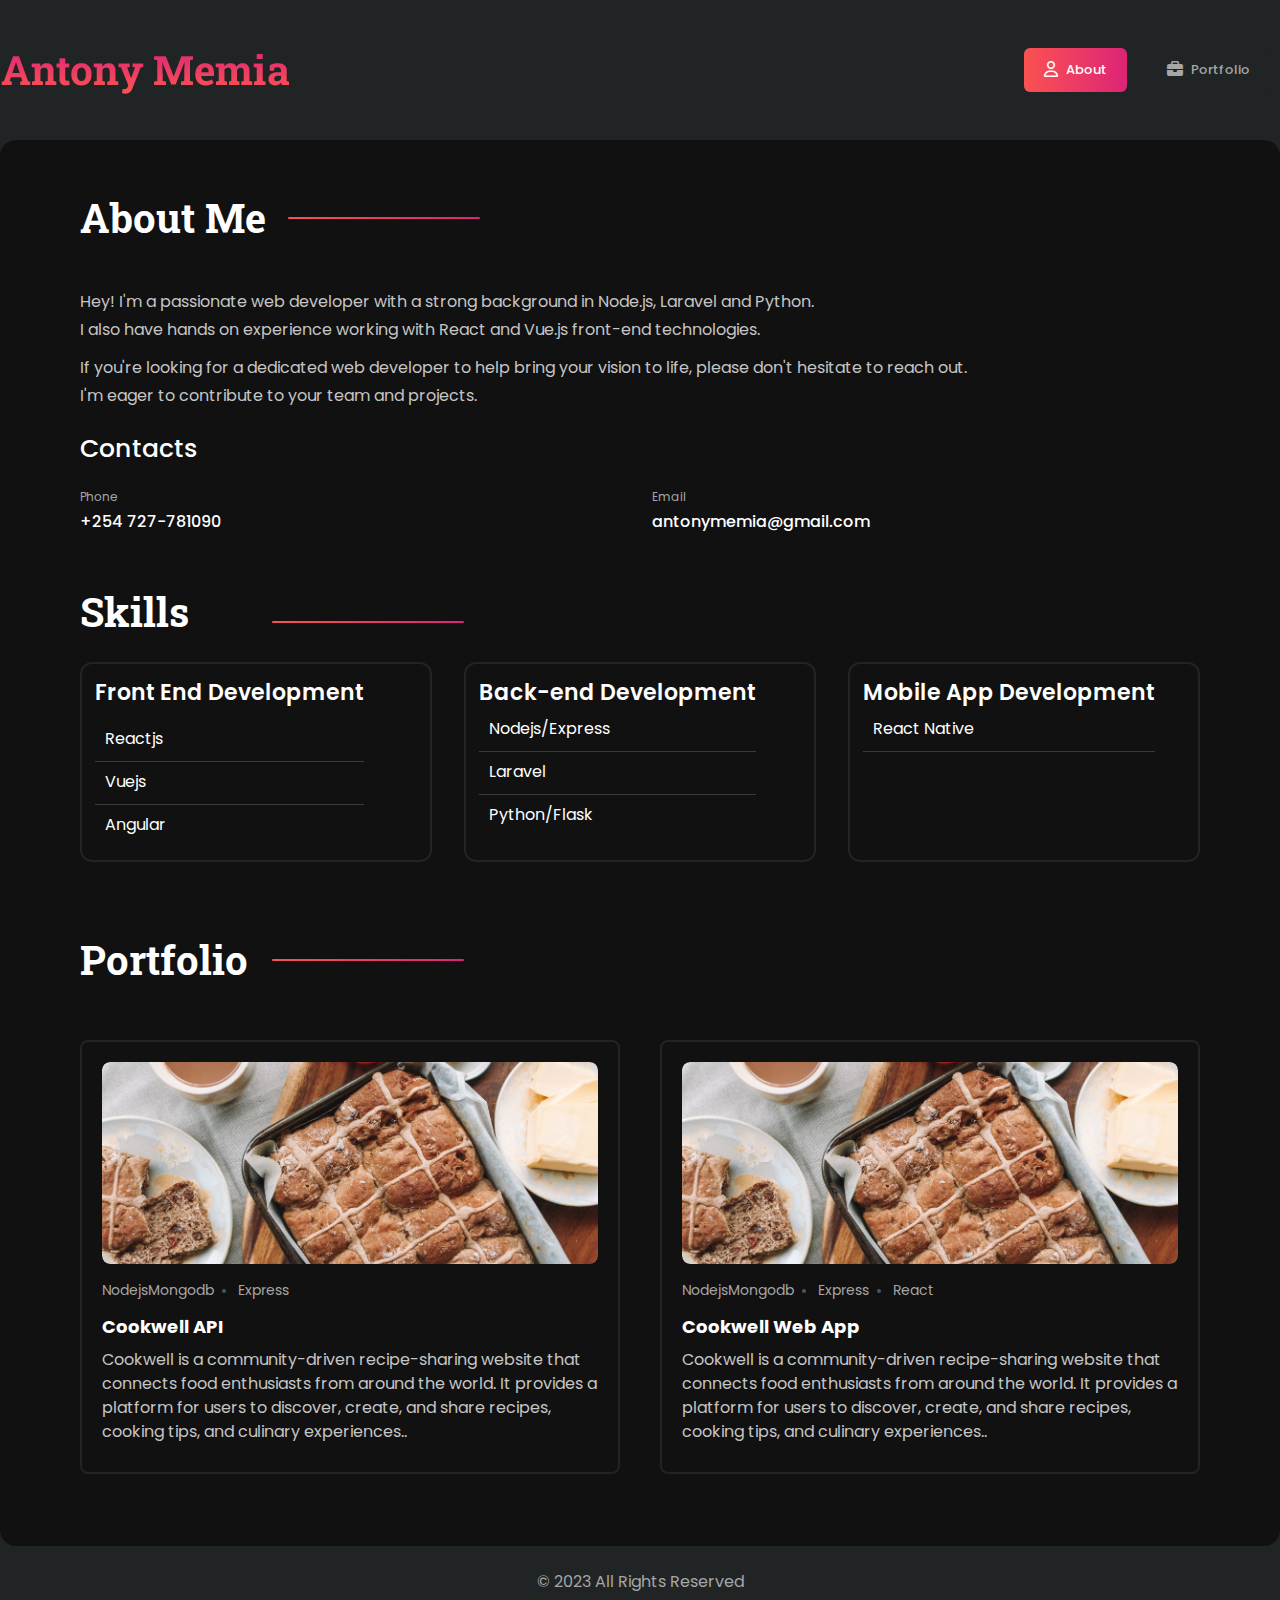
==== index.html @ 9b8a9935 "typos" ====
<!DOCTYPE html>
<html lang="en" class="dark">

<head>
    <meta charset="UTF-8">
    <title>Amemske Portfolio</title>
    <!--=== fontaswesome ===-->
    <link rel="stylesheet" href="assets/vendors/fontawesome/css/all.min.css">
    <link rel="stylesheet" href="assets/vendors/fontawesome/css/fontawesome.min.css">

    <link rel="stylesheet" href="assets/css/tailwind.css">
    <link rel="stylesheet" href="assets/css/custom.css">
</head>

<body>
    <style>
.portfolio-image {
    max-height: 202px;
    object-fit: cover;
}
    </style>
    <script>
        function smoothScroll(event) {
            event.preventDefault();
            const targetDiv = document.querySelector(event.target.getAttribute('href'));
            targetDiv.scrollIntoView({ behavior: 'smooth' });
        }

    </script>
    <div class="bg-homeBg min-h-screen dark:bg-color-990 bg-no-repeat bg-center bg-cover bg-fixed md:pb-16 w-full">
        <div class="z-50">
            <div class="container">
                <header class="flex justify-between items-center fixed top-0 left-0 w-full lg:static z-[1111111111]">
                    <div
                        class="flex justify-between w-full px-4 lg:px-0 bg-[#F3F6F6] lg:bg-transparent lg:dark:bg-transparent dark:bg-black">
                        <div class="flex justify-between w-full items-center space-x-4 lg:my-8 my-5">
                            <!-- website logo -->
                            <a class="text-5xl font-semibold" href="/">
                                <img class="h-[292px] lg:h-[51px]" src="assets/images/logo.png" alt="logo">
                            </a>
                            <div class="flex items-center">
                                <!-- light and dark mode button -->
                                <button id="theme-toggle-mobile" type="button"
                                    class="dark-light-btn lg:hidden w-[44px] h-[44px] ml-2">
                                    <i id="theme-toggle-dark-icon-mobile" class="fa-solid text-xl fa-moon hidden"></i>
                                    <i id="theme-toggle-light-icon-mobile" class="fa-solid fa-sun text-xl"></i>

                                </button>
                                <!-- mobile toggle button -->
                                <button id="menu-toggle" type="button" class="menu-toggle-btn">
                                    <i id="menu-toggle-open-icon" class="fa-solid fa-bars text-xl "></i>
                                    <i id="menu-toggle-close-icon" class="fa-solid fa-xmark text-xl hidden  "></i>
                                </button>
                            </div>
                        </div>
                    </div>

                    <!-- header items two for large screens -->
                    <nav class="hidden lg:block">
                        <ul class="flex my-12">

                            <li>
                                <a class="menu-item-two-active" href="#about" onclick="smoothScroll(event)">
                                    <span class="mr-2 text-base">
                                        <i class="fa-regular fa-user"></i>
                                    </span> About </a>
                            </li>

                            <li>
                                <a class="menu-item-two" href="#portfolio" onclick="smoothScroll(event)">
                                    <span class="mr-2 text-base">
                                        <i class="fas fa-briefcase"></i>
                                    </span> Portfolio </a>
                            </li>


                        </ul>
                    </nav>

                    <!-- mobile menu start -->
                    <nav id="navbar" class="hidden lg:hidden">
                        <ul
                            class="block rounded-b-[20px] shadow-md absolute left-0 top-20 z-[22222222222222] w-full bg-white dark:bg-[#1d1d1d]">

                            <li>
                                <a class="mobile-menu-items-active" href="#about" onclick="smoothScroll(event)">
                                    <span class="mr-2 text-xl">
                                        <i class="fa-regular fa-user"></i>
                                    </span> Home </a>
                            </li>

                            <li>
                                <a class="mobile-menu-items" href="#portfolio" onclick="smoothScroll(event)">
                                    <span class="mr-2 text-xl">
                                        <i class="fas fa-briefcase"></i>
                                    </span> Portfolio </a>
                            </li>


                        </ul>
                    </nav>
                    <!-- mobile menu end -->
                </header>

                <div>
                    <div class="container lg:rounded-2xl bg-white dark:bg-[#111111] px-4 sm:px-5 md:px-10 lg:px-20">
                        <div data-aos="fade" class="aos-init aos-animate">
                            <section id="about">
                                <div id="" class="py-12">
                                    <!-- about page title -->
                                    <h2 class="after-effect after:left-52 mt-12 lg:mt-0"> About Me </h2>
                                    <div class="grid grid-cols-12 md:gap-10 pt-4 md:pt-[40px] items-top">
                                        
                                        <div class="col-span-12 md:col-span-12 space-y-2.5">
                                            <!-- who am i content  -->
                                            <div class="md:mr-12 xl:mr-16">

                                                <p class="text-gray-lite dark:text-grey leading-7">
                                                    Hey! I'm a passionate web developer with a strong background in Node.js, Laravel and Python.<br>
                                                     I also have hands on experience working with React and Vue.js front-end technologies.

                                                </p>
                                                <p class="text-gray-lite leading-7 mt-2.5 dark:text-grey">If you're looking for a dedicated web developer to help bring your vision to life, please don't hesitate to reach out.<br> I'm eager to contribute to your team and projects.</p>
                                            </div>

                                            <!-- personal info -->
                                            <div>
                                                <h3 class="text-4xl font-medium my-5 dark:text-white"> Contacts </h3>
                                                <div class="grid grid-cols-1 sm:grid-cols-2 gap-6">
                                                    <div class="flex">

                                                        <div class="space-y-1">
                                                            <p class="text-xs text-gray-lite dark:text-color-910"> Phone
                                                            </p>
                                                            <h6 class="font-medium dark:text-white"> +254 727-781090
                                                            </h6>
                                                        </div>
                                                    </div>



                                                    <div class="flex">

                                                        <div class="space-y-1">
                                                            <p class="text-xs text-gray-lite dark:text-color-910"> Email
                                                            </p>
                                                            <h6 class="font-medium dark:text-white">
                                                                antonymemia@gmail.com </h6>
                                                        </div>
                                                    </div>


                                                </div>
                                            </div>
                                        </div>
                                    </div>
                                </div>

                                <!-- whai i do contain -->
                                <div class="pb-12">
                                    <h2 class="after-effect after:left-48 mt-12 lg:mt-0 pb-5"> Skills </h2>
                                    <div class="grid gap-8 grid-cols-1 md:grid-cols-2 xl:grid-cols-3">
                                        <div class="about-box dark:bg-transparent bg-[#fcf4ff]">

                                            <div class="space-y-2">
                                                <h3 class="dark:text-white text-2xl font-semibold  pb-2.5"> Front End
                                                    Development </h3>

                                                <div
                                                    class="flex border-b border-[#E3E3E3] dark:border-[#3D3A3A] pb-2.5">

                                                    <div class="text-left ml-2.5">

                                                        <p class="dark:text-white">Reactjs</p>
                                                    </div>
                                                </div>
                                                <div
                                                    class="flex border-b border-[#E3E3E3] dark:border-[#3D3A3A] pb-2.5">

                                                    <div class="text-left ml-2.5">

                                                        <p class="dark:text-white">Vuejs</p>
                                                    </div>
                                                </div>
                                                <div class="flex  border-[#E3E3E3] dark:border-[#3D3A3A] pb-2.5">

                                                    <div class="text-left ml-2.5">

                                                        <p class="dark:text-white">Angular</p>
                                                    </div>
                                                </div>

                                            </div>
                                        </div>

                                        <div class="about-box dark:bg-transparent bg-[#fefaf0]">

                                            <div class="space-y-2">
                                                <h3 class="dark:text-white text-2xl font-semibold"> Back-end Development
                                                </h3>
                                                <div
                                                    class="flex border-b border-[#E3E3E3] dark:border-[#3D3A3A] pb-2.5">

                                                    <div class="text-left ml-2.5">

                                                        <p class="dark:text-white">Nodejs/Express</p>
                                                    </div>
                                                </div>
                                                <div
                                                    class="flex border-b border-[#E3E3E3] dark:border-[#3D3A3A] pb-2.5">

                                                    <div class="text-left ml-2.5">

                                                        <p class="dark:text-white">Laravel</p>
                                                    </div>
                                                </div>
                                                <div class="border-[#E3E3E3] dark:border-[#3D3A3A] pb-2.5">

                                                    <div class="text-left ml-2.5">

                                                        <p class="dark:text-white">Python/Flask</p>
                                                    </div>
                                                </div>
                                            </div>

                                        </div>

                                        <div class="about-box dark:bg-transparent bg-[#fcf4ff]">

                                            <div class="space-y-2">
                                                <h3 class="dark:text-white text-2xl font-semibold">
                                                    Mobile App Development </h3>
                                                <div
                                                    class="flex border-b border-[#E3E3E3] dark:border-[#3D3A3A] pb-2.5">
                                                    <div class="text-left ml-2.5">

                                                        <p class="dark:text-white">React Native</p>
                                                    </div>
                                                </div>
                                             
                                                 
                                                 
                                            </div>

                                        </div>
                                    </div>






                                </div>
                        </div>

                        </section>
                        <!-- what i do contain end -->
                        <section id="portfolio">
                            <div class="py-5">
                                <h2 class="after-effect after:left-48 mt-12 lg:mt-0">Portfolio</h2>

                            </div>
                            <div class="pb-12">

                                <div
                                    class="grid-cols-1 sm:grid-cols-2 lg:grid-cols-2 mt-[30px] grid gap-x-10 gap-y-7 mb-6">

                                    <!-- blog items one start -->

                                    <div
                                        class="p-5 rounded-lg mb-2 h-full bg-[#fcf4ff] dark:bg-transparent dark:border-[#212425] dark:border-2 box-container">
                                        <div class="overflow-hidden rounded-lg">
                                            <a href="#ex1" rel="modal:open">
                                                <img class=" portfolio-image rounded-lg w-full cursor-pointer transition duration-200 ease-in-out transform hover:scale-110"
                                                    src="assets/images/cookwell.avif" alt="blog image">
                                            </a>
                                        </div>
                                        <div class="flex mt-4 text-tiny text-gray-lite dark:text-[#A6A6A6]">
                                            <span>Nodejs</span>
                                            <span>Mongodb</span>
                                            <span class="dot-icon">Express</span>
                                           
                                        </div>
                                        <h3
                                            class="text-lg font-bold dark:text-white duration-300 transition cursor-pointer mt-3 pr-4 hover:text-[#FA5252] dark:hover:text-[#FA5252] pb-2">
                                            <a href="#ex1" rel="modal:open">Cookwell API</a>

                                        </h3>
                                        <p class=" dark:text-grey">
                                            Cookwell is a community-driven recipe-sharing website that connects food enthusiasts from around the world. It provides a platform for users to discover, create, and share recipes, cooking tips, and culinary experiences..
                                        </p>
                                    </div>
                                    <!-- blog items one end -->

                                    <!-- blog items one start -->

                                    <div
                                        class="p-5 rounded-lg mb-2 h-full bg-[#fcf4ff] dark:bg-transparent dark:border-[#212425] dark:border-2 box-container">
                                        <div class="overflow-hidden rounded-lg">
                                            <a href="#ex1" rel="modal:open">
                                                <img class=" portfolio-image rounded-lg w-full cursor-pointer transition duration-200 ease-in-out transform hover:scale-110"
                                                    src="assets/images/cookwell.avif" alt="blog image">
                                            </a>
                                        </div>
                                        <div class="flex mt-4 text-tiny text-gray-lite dark:text-[#A6A6A6]">
                                            <span>Nodejs</span>
                                            <span>Mongodb</span>
                                            <span class="dot-icon">Express</span>
                                            <span class="dot-icon">React</span>
                                        </div>
                                        <h3
                                            class="text-lg font-bold dark:text-white duration-300 transition cursor-pointer mt-3 pr-4 hover:text-[#FA5252] dark:hover:text-[#FA5252] pb-2">
                                            <a href="#ex1" rel="modal:open">Cookwell Web App</a>

                                        </h3>
                                        <p class=" dark:text-grey">
                                            Cookwell is a community-driven recipe-sharing website that connects food enthusiasts from around the world. It provides a platform for users to discover, create, and share recipes, cooking tips, and culinary experiences..
                                        </p>
                                    </div>
                                    <!-- blog items one end -->

                                    <!-- blog items two start
                                    <div
                                        class="p-5 rounded-lg mb-2 h-full bg-[#eefbff] dark:bg-transparent dark:border-[#212425] dark:border-2 box-container">
                                        <div class="overflow-hidden rounded-lg">
                                            <a href="#ex2" rel="modal:open">
                                                <img class=" portfolio-image rounded-lg w-full cursor-pointer transition duration-200 ease-in-out transform hover:scale-110"
                                                    src="assets/images/jamaa.avif" alt="blog image" height="202px">
                                            </a>
                                        </div>
                                        <div class="flex mt-4 text-tiny text-gray-lite dark:text-[#A6A6A6]">
                                            <span>Nodejs</span>
                                            <span class="dot-icon">Express</span>
                                        </div>
                                        <h3
                                            class="text-lg font-bold dark:text-white duration-300 transition cursor-pointer mt-3 pr-4 hover:text-[#FA5252] dark:hover:text-[#FA5252] pb-2">
                                            <a href="#ex2" rel="modal:open"> Jamaa API </a>
                                        </h3>
                                        <p class="dark:text-grey">
                                            Jamaa is a classifieds platform that facilitates the buying and selling of various items and services.
                                            The platform primarily serves as a space for users to connect with sellers, obtain contact information, and negotiate deals directly. 
                                        </p>
                                    </div>-->
                                    <!-- blog items two end  -->

                                    <!-- blog items three start
                                    <div
                                        class="p-5 rounded-lg mb-2 h-full dark:border-[#212425] dark:border-2 bg-[#fcf4ff] dark:bg-transparent box-container">
                                        <div class="overflow-hidden rounded-lg">
                                            <a href="#ex3" rel="modal:open">
                                                <img class=" portfolio-image rounded-lg w-full cursor-pointer transition duration-200 ease-in-out transform hover:scale-110"
                                                    src="assets/images/maseno.jpg" alt="blog image">
                                            </a>
                                        </div>
                                        <div class="flex mt-4 text-tiny text-gray-lite dark:text-[#A6A6A6]">
                                            <span>Laravel</span>
                                            <span class="dot-icon">React</span>
                                        </div>
                                        <h3
                                            class="text-lg font-bold dark:text-white duration-300 transition cursor-pointer mt-3 pr-4 hover:text-[#FA5252] dark:hover:text-[#FA5252] pb-2">
                                            <a href="#ex3" rel="modal:open">Someni Web App</a>

                                        </h3>
                                        <p class="dark:text-grey">
                                            Someni is a comprehensive primary school quiz platform designed to enhance the learning experience for students and provide valuable insights to teachers.
                                             It allows students to engage in educational quizzes while enabling teachers to monitor progress and identify areas for improvement.
                                        </p>
                                    </div> -->
                                    <!-- blog items three end -->

                                    <!-- blog items four  start -->
                                    
                                    <!-- blog items four  end -->

                                    <!-- blog items five  start -->
                                    
                                    <!-- blog items five   end -->



                                </div>
                            </div>
                        </section>

                    </div>
                </div>
            </div>
            <!-- footer section start -->
            <footer class="overflow-hidden rounded-b-2xl" style="background: transparent;">
                <p class="text-center py-6 text-gray-lite dark:text-color-910"> © 2023 All Rights Reserved
            </footer>
            <!-- footer section end -->
        </div>
    </div>
    </div>

</body>

</html>
---- assets/css/custom.css ----
@import url("https://fonts.googleapis.com/css2?family=Poppins:wght@300;400;500;600;700;800;900&family=Roboto+Slab:wght@300;400;500;600;700;800;900&display=swap");

html {
    font-family: "Poppins", sans-serif;
    scroll-behavior: smooth;
}
/*.box-container:hover{*/
/*    transform: scale(1.05);*/
/*}*/

p.dark\:text-grey {
    color: #c5c5c5;
}

.about-box {
    padding: 0.8rem;
}
.md\:col-span-2 {
    grid-column: span 2 / span 2;
}

.md\:col-span-10 {
    grid-column: span 10 / span 10;
}

/* modal */
.modal {
    max-width: 800px !important;
}

/* width */
.scrollbarLight::-webkit-scrollbar,
.scrollbarDark::-webkit-scrollbar {
    width: 10px;
    height: 10px;
}

/* Track */
.scrollbarLight::-webkit-scrollbar-track {
    border-radius: 100vh;
    background: #e9e3e3;
}

/* Handle */
.scrollbarLight::-webkit-scrollbar-thumb {
    background: #797979;
    border-radius: 100vh;
    border: 5px solid #9c9fa1;
}

/* Handle on hover */
.scrollbarLight::-webkit-scrollbar-thumb:hover {
    background: #cfd0d3;
}

/* Hide scrollbar for Chrome, Safari and Opera */
.no-scrollbar::-webkit-scrollbar {
    display: none;
}

/* Hide scrollbar for IE, Edge and Firefox */
.no-scrollbar {
    -ms-overflow-style: none;
    /* IE and Edge */
    scrollbar-width: none;
    /* Firefox */
}

/* Track */
.scrollbarDark::-webkit-scrollbar-track {
    border-radius: 100vh;
    background: #000000;
}

/* Handle */
.scrollbarDark::-webkit-scrollbar-thumb {
    background: #000000;
    border-radius: 100vh;
    border: 5px solid #4f4f4f;
}

/* Handle on hover */
.scrollbarLight::-webkit-scrollbar-thumb:hover {
    background: #111111;
}

.linked {
    color: white !important;
}
/* input remove auto fill background */
input:-webkit-autofill,
input:-webkit-autofill:hover,
input:-webkit-autofill:focus {
    -webkit-text-fill-color: gray;
    /* -webkit-box-shadow: 0 0 0px 1000px transparent inset; */
    transition: background-color 5000s ease-in-out 0s;
    background: none !important;
}
/* active color */
.is-active {
    color: #fa5252 !important;
}
/* slider img */
.slick-slide {
    padding: 30px;
}
.fillter-btn.is-checked {
    color: #fa5252;
}
.mymix {
    min-height: 50vh;
    margin-left: -10px;
    margin-right: -10px;
}
.three-col .isotop-item,
.three-col .grid-sizer {
    width: 33.33%;
    padding: 0 10px;
}
.two-col .isotop-item,
.two-col .grid-sizer {
    width: 50%;
    padding: 0 10px;
}
@media (max-width: 1199px) {
    .three-col .isotop-item,
    .three-col .grid-sizer {
        width: 50%;
    }
}
@media (max-width: 576px) {
    .three-col .isotop-item,
    .three-col .grid-sizer,
    .two-col .isotop-item,
    .two-col .grid-size {
        width: 100%;
    }
}
.three-col .isotop-item > div,
.two-col .isotop-item > div {
    margin-bottom: 20px;
}
.brand-img {
    max-width: 100% !important;
    width: auto !important;
    height: auto !important;
    overflow: hidden;
    text-align: center;
}
/* owl-carousel */
.owl-carousel .owl-stage {
    display: flex;
    align-items: center;
}

.owl-carousel .owl-stage .owl-item {
    padding: 20px 30px;
}

.fix {
    display: none;
}

.close {
    position: absolute;
    top: -12.5px;
    right: -12.5px;
    display: block;
    width: 30px;
    height: 30px;
    text-indent: -9999px;
    background-size: contain;
    background-repeat: no-repeat;
    background-position: center center;
    width: 50px !important;
    height: 50px !important;
    top: -20px !important;
    right: -20px !important;
    border-radius: 50%;
}

.close-light {
    background-image: url(../images/icons/closelight.jpg);
}

.close-dark {
    background-image: url(../images/icons/closeDark.png);
}

.modal a.close-modal {
    display: none;
}

/* preloader */

#preloader {
    position: fixed;
    left: 0;
    top: 0;
    height: 100vh;
    width: 100%;
    z-index: 999999999999999999;
    display: flex;
}

#preloader:before,
#preloader:after {
    content: "";
    position: absolute;
    left: 0;
    top: 0;
    width: 50%;
    height: 100%;
    z-index: -1;
    background-color: #000;
    -webkit-transition: all 0.3s ease 0s;
    -o-transition: all 0.3s ease 0s;
    transition: all 0.3s ease 0s;
}

#preloader:after {
    left: auto;
    right: 0;
}

#preloader .loader_line {
    margin: auto;
    width: 1px;
    height: 250px;
    position: relative;
    overflow: hidden;
    -webkit-transition: all 0.8s ease 0s;
    -o-transition: all 0.8s ease 0s;
    transition: all 0.8s ease 0s;
}

.loader_line:before {
    content: "";
    position: absolute;
    left: 0;
    top: 50%;
    width: 1px;
    height: 0%;
    -webkit-transform: translateY(-50%);
    -ms-transform: translateY(-50%);
    -o-transform: translateY(-50%);
    transform: translateY(-50%);
    background-color: #fff;
    -webkit-animation: lineheight 1000ms ease-in-out 0s forwards;
    -o-animation: lineheight 1000ms ease-in-out 0s forwards;
    animation: lineheight 1000ms ease-in-out 0s forwards;
}

.loader_line:after {
    content: "";
    position: absolute;
    left: 0;
    top: 0;
    width: 1px;
    height: 100%;
    background-color: #999999;
    -webkit-transform: translateY(-100%);
    -ms-transform: translateY(-100%);
    -o-transform: translateY(-100%);
    transform: translateY(-100%);
    -webkit-animation: lineround 1200ms linear 0s infinite;
    -o-animation: lineround 1200ms linear 0s infinite;
    animation: lineround 1200ms linear 0s infinite;
    animation-delay: 2000ms;
}

@keyframes lineheight {
    0% {
        height: 0%;
    }

    100% {
        height: 100%;
    }
}

@keyframes lineround {
    0% {
        -webkit-transform: translateY(-100%);
        -ms-transform: translateY(-100%);
        -o-transform: translateY(-100%);
        transform: translateY(-100%);
    }

    100% {
        -webkit-transform: translateY(200%);
        -ms-transform: translateY(200%);
        -o-transform: translateY(200%);
        transform: translateY(200%);
    }
}
.portfolio_list {
    min-height: 50vh;
}
/*hiding all*/
.preloaded .loader_line:after {
    opacity: 0;
}

.preloaded .loader_line {
    opacity: 0;
    height: 100% !important;
}

.preloaded:before,
.preloaded:after {
    -webkit-animation: preloadedzero 300ms ease-in-out 500ms forwards;
    -o-animation: preloadedzero 300ms ease-in-out 500ms forwards;
    animation: preloadedzero 300ms ease-in-out 500ms forwards;
}

@keyframes preloadedzero {
    0% {
        width: 50%;
    }

    100% {
        width: 0%;
    }
}
/* media queries */
@media only screen and (max-width: 992px) {
    .close {
        top: -45px !important;
        right: 5px !important;
        width: 40px !important;
        height: 40px !important;
    }
}

.jquery-modal.blocker {
    z-index: 9999999999;
}
.close {
    filter: invert(0.9);
    transition: 0.3s;
}
.close:hover {
    filter: invert(1);
}
@media only screen and (min-width: 1700px) {
    .scroll-hide-1700 {
        overflow: hidden;
    }
}
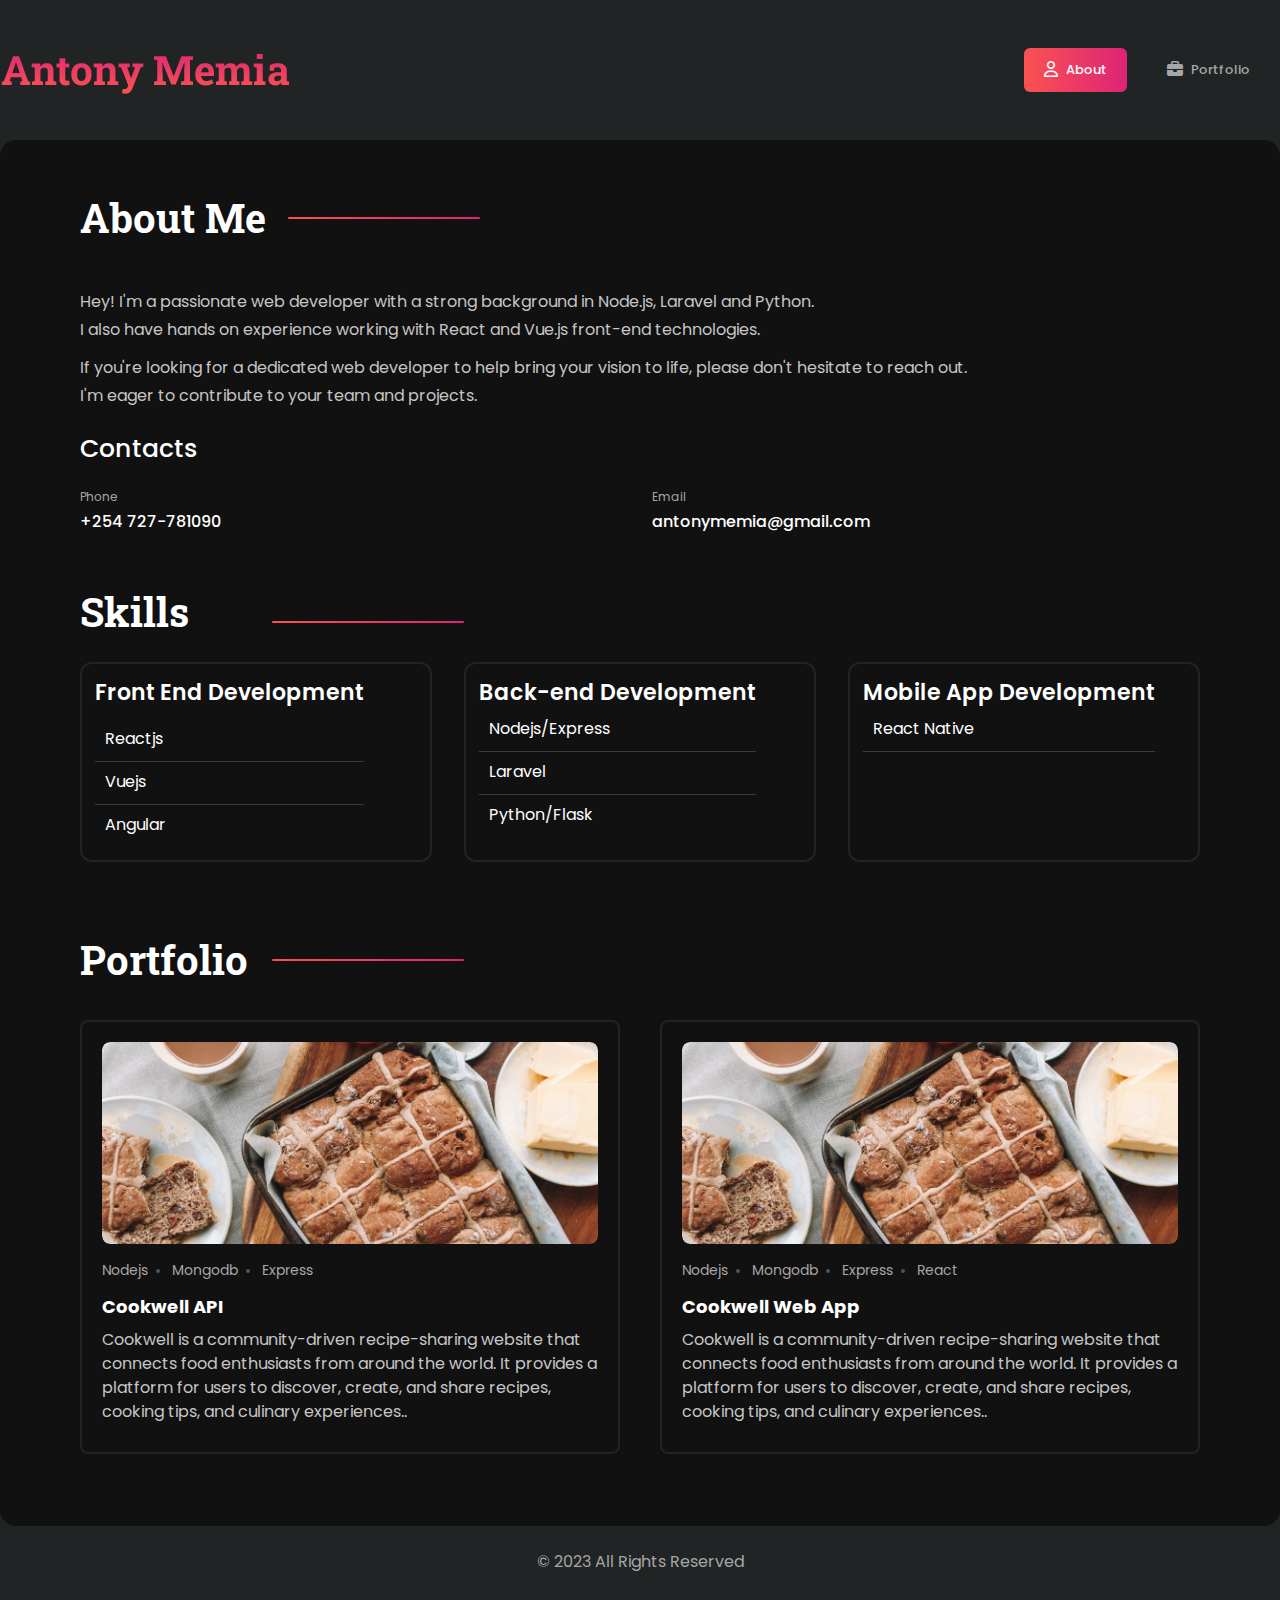
==== commit 93081f0c: "typos" ====
--- a/index.html
+++ b/index.html
@@ -256,7 +256,7 @@
                         </section>
                         <!-- what i do contain end -->
                         <section id="portfolio">
-                            <div class="py-5">
+                            <div class="pt-5">
                                 <h2 class="after-effect after:left-48 mt-12 lg:mt-0">Portfolio</h2>
 
                             </div>
@@ -277,7 +277,7 @@
                                         </div>
                                         <div class="flex mt-4 text-tiny text-gray-lite dark:text-[#A6A6A6]">
                                             <span>Nodejs</span>
-                                            <span>Mongodb</span>
+                                            <span class="dot-icon">Mongodb</span>
                                             <span class="dot-icon">Express</span>
                                            
                                         </div>
@@ -304,7 +304,7 @@
                                         </div>
                                         <div class="flex mt-4 text-tiny text-gray-lite dark:text-[#A6A6A6]">
                                             <span>Nodejs</span>
-                                            <span>Mongodb</span>
+                                            <span class="dot-icon">Mongodb</span>
                                             <span class="dot-icon">Express</span>
                                             <span class="dot-icon">React</span>
                                         </div>
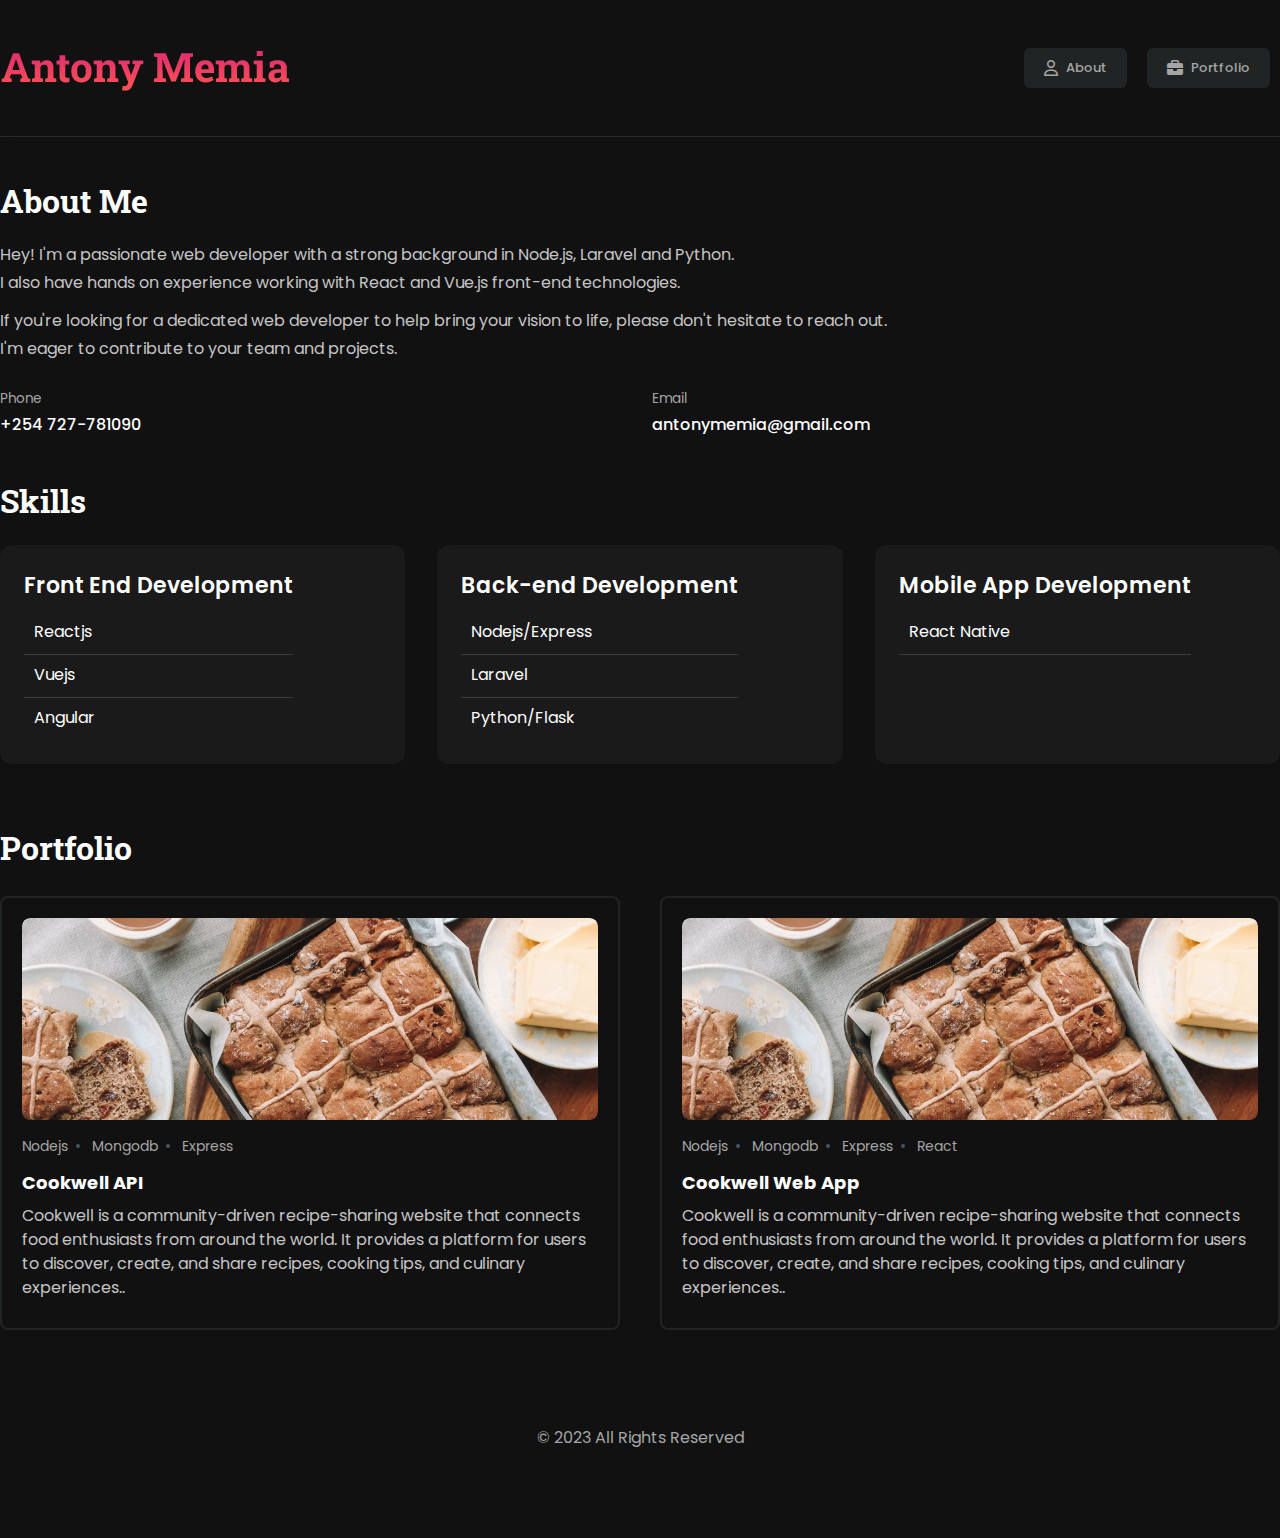
==== commit 847e3ea9: "ui changes" ====
--- a/index.html
+++ b/index.html
@@ -1,7 +1,4 @@
-<!DOCTYPE html>
-<html lang="en" class="dark">
-
-<head>
+<html lang="en" class="dark"><head>
     <meta charset="UTF-8">
     <title>Amemske Portfolio</title>
     <!--=== fontaswesome ===-->
@@ -12,7 +9,7 @@
     <link rel="stylesheet" href="assets/css/custom.css">
 </head>
 
-<body>
+<body cz-shortcut-listen="true" style="">
     <style>
 .portfolio-image {
     max-height: 202px;
@@ -30,9 +27,10 @@
     <div class="bg-homeBg min-h-screen dark:bg-color-990 bg-no-repeat bg-center bg-cover bg-fixed md:pb-16 w-full">
         <div class="z-50">
             <div class="container">
-                <header class="flex justify-between items-center fixed top-0 left-0 w-full lg:static z-[1111111111]">
-                    <div
-                        class="flex justify-between w-full px-4 lg:px-0 bg-[#F3F6F6] lg:bg-transparent lg:dark:bg-transparent dark:bg-black">
+                <header class="flex justify-between items-center fixed top-0 left-0 w-full lg:static z-[1111111111] header ">
+
+    <div class="container lg:rounded-2xl bg-white dark:bg-[#111111] px-4 sm:px-5 md:px-10 lg:px-0 flex">
+                    <div class="flex justify-between w-full px-4 lg:px-0 bg-[#F3F6F6] lg:bg-transparent lg:dark:bg-transparent dark:bg-black">
                         <div class="flex justify-between w-full items-center space-x-4 lg:my-8 my-5">
                             <!-- website logo -->
                             <a class="text-5xl font-semibold" href="/">
@@ -40,8 +38,7 @@
                             </a>
                             <div class="flex items-center">
                                 <!-- light and dark mode button -->
-                                <button id="theme-toggle-mobile" type="button"
-                                    class="dark-light-btn lg:hidden w-[44px] h-[44px] ml-2">
+                                <button id="theme-toggle-mobile" type="button" class="dark-light-btn lg:hidden w-[44px] h-[44px] ml-2">
                                     <i id="theme-toggle-dark-icon-mobile" class="fa-solid text-xl fa-moon hidden"></i>
                                     <i id="theme-toggle-light-icon-mobile" class="fa-solid fa-sun text-xl"></i>
 
@@ -60,7 +57,7 @@
                         <ul class="flex my-12">
 
                             <li>
-                                <a class="menu-item-two-active" href="#about" onclick="smoothScroll(event)">
+                                <a class="menu-item-two" href="#about" onclick="smoothScroll(event)">
                                     <span class="mr-2 text-base">
                                         <i class="fa-regular fa-user"></i>
                                     </span> About </a>
@@ -79,8 +76,7 @@
 
                     <!-- mobile menu start -->
                     <nav id="navbar" class="hidden lg:hidden">
-                        <ul
-                            class="block rounded-b-[20px] shadow-md absolute left-0 top-20 z-[22222222222222] w-full bg-white dark:bg-[#1d1d1d]">
+                        <ul class="block rounded-b-[20px] shadow-md absolute left-0 top-20 z-[22222222222222] w-full bg-white dark:bg-[#1d1d1d]">
 
                             <li>
                                 <a class="mobile-menu-items-active" href="#about" onclick="smoothScroll(event)">
@@ -100,16 +96,17 @@
                         </ul>
                     </nav>
                     <!-- mobile menu end -->
+    </div>
                 </header>
 
                 <div>
-                    <div class="container lg:rounded-2xl bg-white dark:bg-[#111111] px-4 sm:px-5 md:px-10 lg:px-20">
+                    <div class="container lg:rounded-2xl bg-white dark:bg-[#111111] px-4 sm:px-5 md:px-0 lg:px-0">
                         <div data-aos="fade" class="aos-init aos-animate">
                             <section id="about">
-                                <div id="" class="py-12">
+                                <div id="" class="py-10">
                                     <!-- about page title -->
                                     <h2 class="after-effect after:left-52 mt-12 lg:mt-0"> About Me </h2>
-                                    <div class="grid grid-cols-12 md:gap-10 pt-4 md:pt-[40px] items-top">
+                                    <div class="grid grid-cols-12 md:gap-10 pt-4  items-top">
                                         
                                         <div class="col-span-12 md:col-span-12 space-y-2.5">
                                             <!-- who am i content  -->
@@ -125,8 +122,8 @@
 
                                             <!-- personal info -->
                                             <div>
-                                                <h3 class="text-4xl font-medium my-5 dark:text-white"> Contacts </h3>
-                                                <div class="grid grid-cols-1 sm:grid-cols-2 gap-6">
+                                                
+                                                <div class="grid grid-cols-1 sm:grid-cols-2 gap-6 pt-4">
                                                     <div class="flex">
 
                                                         <div class="space-y-1">
@@ -160,22 +157,20 @@
                                 <div class="pb-12">
                                     <h2 class="after-effect after:left-48 mt-12 lg:mt-0 pb-5"> Skills </h2>
                                     <div class="grid gap-8 grid-cols-1 md:grid-cols-2 xl:grid-cols-3">
-                                        <div class="about-box dark:bg-transparent bg-[#fcf4ff]">
+                                        <div class="about-box dark:bg-transparent bg-[#fcf4ff] px-3">
 
                                             <div class="space-y-2">
                                                 <h3 class="dark:text-white text-2xl font-semibold  pb-2.5"> Front End
                                                     Development </h3>
 
-                                                <div
-                                                    class="flex border-b border-[#E3E3E3] dark:border-[#3D3A3A] pb-2.5">
+                                                <div class="flex border-b border-[#E3E3E3] dark:border-[#3D3A3A] pb-2.5">
 
                                                     <div class="text-left ml-2.5">
 
                                                         <p class="dark:text-white">Reactjs</p>
                                                     </div>
                                                 </div>
-                                                <div
-                                                    class="flex border-b border-[#E3E3E3] dark:border-[#3D3A3A] pb-2.5">
+                                                <div class="flex border-b border-[#E3E3E3] dark:border-[#3D3A3A] pb-2.5">
 
                                                     <div class="text-left ml-2.5">
 
@@ -196,18 +191,16 @@
                                         <div class="about-box dark:bg-transparent bg-[#fefaf0]">
 
                                             <div class="space-y-2">
-                                                <h3 class="dark:text-white text-2xl font-semibold"> Back-end Development
+                                                <h3 class="dark:text-white text-2xl font-semibold pb-2.5"> Back-end Development
                                                 </h3>
-                                                <div
-                                                    class="flex border-b border-[#E3E3E3] dark:border-[#3D3A3A] pb-2.5">
+                                                <div class="flex border-b border-[#E3E3E3] dark:border-[#3D3A3A] pb-2.5">
 
                                                     <div class="text-left ml-2.5">
 
                                                         <p class="dark:text-white">Nodejs/Express</p>
                                                     </div>
                                                 </div>
-                                                <div
-                                                    class="flex border-b border-[#E3E3E3] dark:border-[#3D3A3A] pb-2.5">
+                                                <div class="flex border-b border-[#E3E3E3] dark:border-[#3D3A3A] pb-2.5">
 
                                                     <div class="text-left ml-2.5">
 
@@ -228,10 +221,9 @@
                                         <div class="about-box dark:bg-transparent bg-[#fcf4ff]">
 
                                             <div class="space-y-2">
-                                                <h3 class="dark:text-white text-2xl font-semibold">
+                                                <h3 class="dark:text-white text-2xl font-semibold pb-2.5">
                                                     Mobile App Development </h3>
-                                                <div
-                                                    class="flex border-b border-[#E3E3E3] dark:border-[#3D3A3A] pb-2.5">
+                                                <div class="flex border-b border-[#E3E3E3] dark:border-[#3D3A3A] pb-2.5">
                                                     <div class="text-left ml-2.5">
 
                                                         <p class="dark:text-white">React Native</p>
@@ -251,28 +243,25 @@
 
 
                                 </div>
-                        </div>
-
-                        </section>
+                        </section></div>
+
+                        
                         <!-- what i do contain end -->
                         <section id="portfolio">
-                            <div class="pt-5">
+                            <div class="pt-3">
                                 <h2 class="after-effect after:left-48 mt-12 lg:mt-0">Portfolio</h2>
 
                             </div>
                             <div class="pb-12">
 
-                                <div
-                                    class="grid-cols-1 sm:grid-cols-2 lg:grid-cols-2 mt-[30px] grid gap-x-10 gap-y-7 mb-6">
+                                <div class="grid-cols-1 sm:grid-cols-2 lg:grid-cols-2 mt-6 grid gap-x-10 gap-y-7 mb-6">
 
                                     <!-- blog items one start -->
 
-                                    <div
-                                        class="p-5 rounded-lg mb-2 h-full bg-[#fcf4ff] dark:bg-transparent dark:border-[#212425] dark:border-2 box-container">
+                                    <div class="p-5 rounded-lg mb-2 h-full bg-[#fcf4ff] dark:bg-transparent dark:border-[#212425] dark:border-2 box-container">
                                         <div class="overflow-hidden rounded-lg">
                                             <a href="#ex1" rel="modal:open">
-                                                <img class=" portfolio-image rounded-lg w-full cursor-pointer transition duration-200 ease-in-out transform hover:scale-110"
-                                                    src="assets/images/cookwell.avif" alt="blog image">
+                                                <img class=" portfolio-image rounded-lg w-full cursor-pointer transition duration-200 ease-in-out transform hover:scale-110" src="assets/images/cookwell.avif" alt="blog image">
                                             </a>
                                         </div>
                                         <div class="flex mt-4 text-tiny text-gray-lite dark:text-[#A6A6A6]">
@@ -281,8 +270,7 @@
                                             <span class="dot-icon">Express</span>
                                            
                                         </div>
-                                        <h3
-                                            class="text-lg font-bold dark:text-white duration-300 transition cursor-pointer mt-3 pr-4 hover:text-[#FA5252] dark:hover:text-[#FA5252] pb-2">
+                                        <h3 class="text-lg font-bold dark:text-white duration-300 transition cursor-pointer mt-3 pr-4 hover:text-[#FA5252] dark:hover:text-[#FA5252] pb-2">
                                             <a href="#ex1" rel="modal:open">Cookwell API</a>
 
                                         </h3>
@@ -294,12 +282,10 @@
 
                                     <!-- blog items one start -->
 
-                                    <div
-                                        class="p-5 rounded-lg mb-2 h-full bg-[#fcf4ff] dark:bg-transparent dark:border-[#212425] dark:border-2 box-container">
+                                    <div class="p-5 rounded-lg mb-2 h-full bg-[#fcf4ff] dark:bg-transparent dark:border-[#212425] dark:border-2 box-container">
                                         <div class="overflow-hidden rounded-lg">
                                             <a href="#ex1" rel="modal:open">
-                                                <img class=" portfolio-image rounded-lg w-full cursor-pointer transition duration-200 ease-in-out transform hover:scale-110"
-                                                    src="assets/images/cookwell.avif" alt="blog image">
+                                                <img class=" portfolio-image rounded-lg w-full cursor-pointer transition duration-200 ease-in-out transform hover:scale-110" src="assets/images/cookwell.avif" alt="blog image">
                                             </a>
                                         </div>
                                         <div class="flex mt-4 text-tiny text-gray-lite dark:text-[#A6A6A6]">
@@ -308,8 +294,7 @@
                                             <span class="dot-icon">Express</span>
                                             <span class="dot-icon">React</span>
                                         </div>
-                                        <h3
-                                            class="text-lg font-bold dark:text-white duration-300 transition cursor-pointer mt-3 pr-4 hover:text-[#FA5252] dark:hover:text-[#FA5252] pb-2">
+                                        <h3 class="text-lg font-bold dark:text-white duration-300 transition cursor-pointer mt-3 pr-4 hover:text-[#FA5252] dark:hover:text-[#FA5252] pb-2">
                                             <a href="#ex1" rel="modal:open">Cookwell Web App</a>
 
                                         </h3>
@@ -388,12 +373,12 @@
             <!-- footer section start -->
             <footer class="overflow-hidden rounded-b-2xl" style="background: transparent;">
                 <p class="text-center py-6 text-gray-lite dark:text-color-910"> © 2023 All Rights Reserved
-            </footer>
+            </p></footer>
             <!-- footer section end -->
         </div>
     </div>
-    </div>
-
-</body>
-
-</html>+    
+
+
+
+</body></html>--- a/assets/css/custom.css
+++ b/assets/css/custom.css
@@ -347,4 +347,31 @@
     .scroll-hide-1700 {
         overflow: hidden;
     }
+}
+
+.dark .about-box {
+    border-width: 0;
+    background: #1a1a1b !important;
+    padding: 1.5rem;
+}
+
+header {
+    border-bottom: 1px solid #6e6e6e47;
+}
+
+.after-effect {
+    font-size: 2rem;
+}
+
+.dark .dark\:bg-color-990 {
+    --tw-bg-opacity: 1;
+    background-color: #111111;
+}
+
+.after-effect::after{
+    display: none;
+}
+
+.text-xs {
+    font-size: .85rem;
 }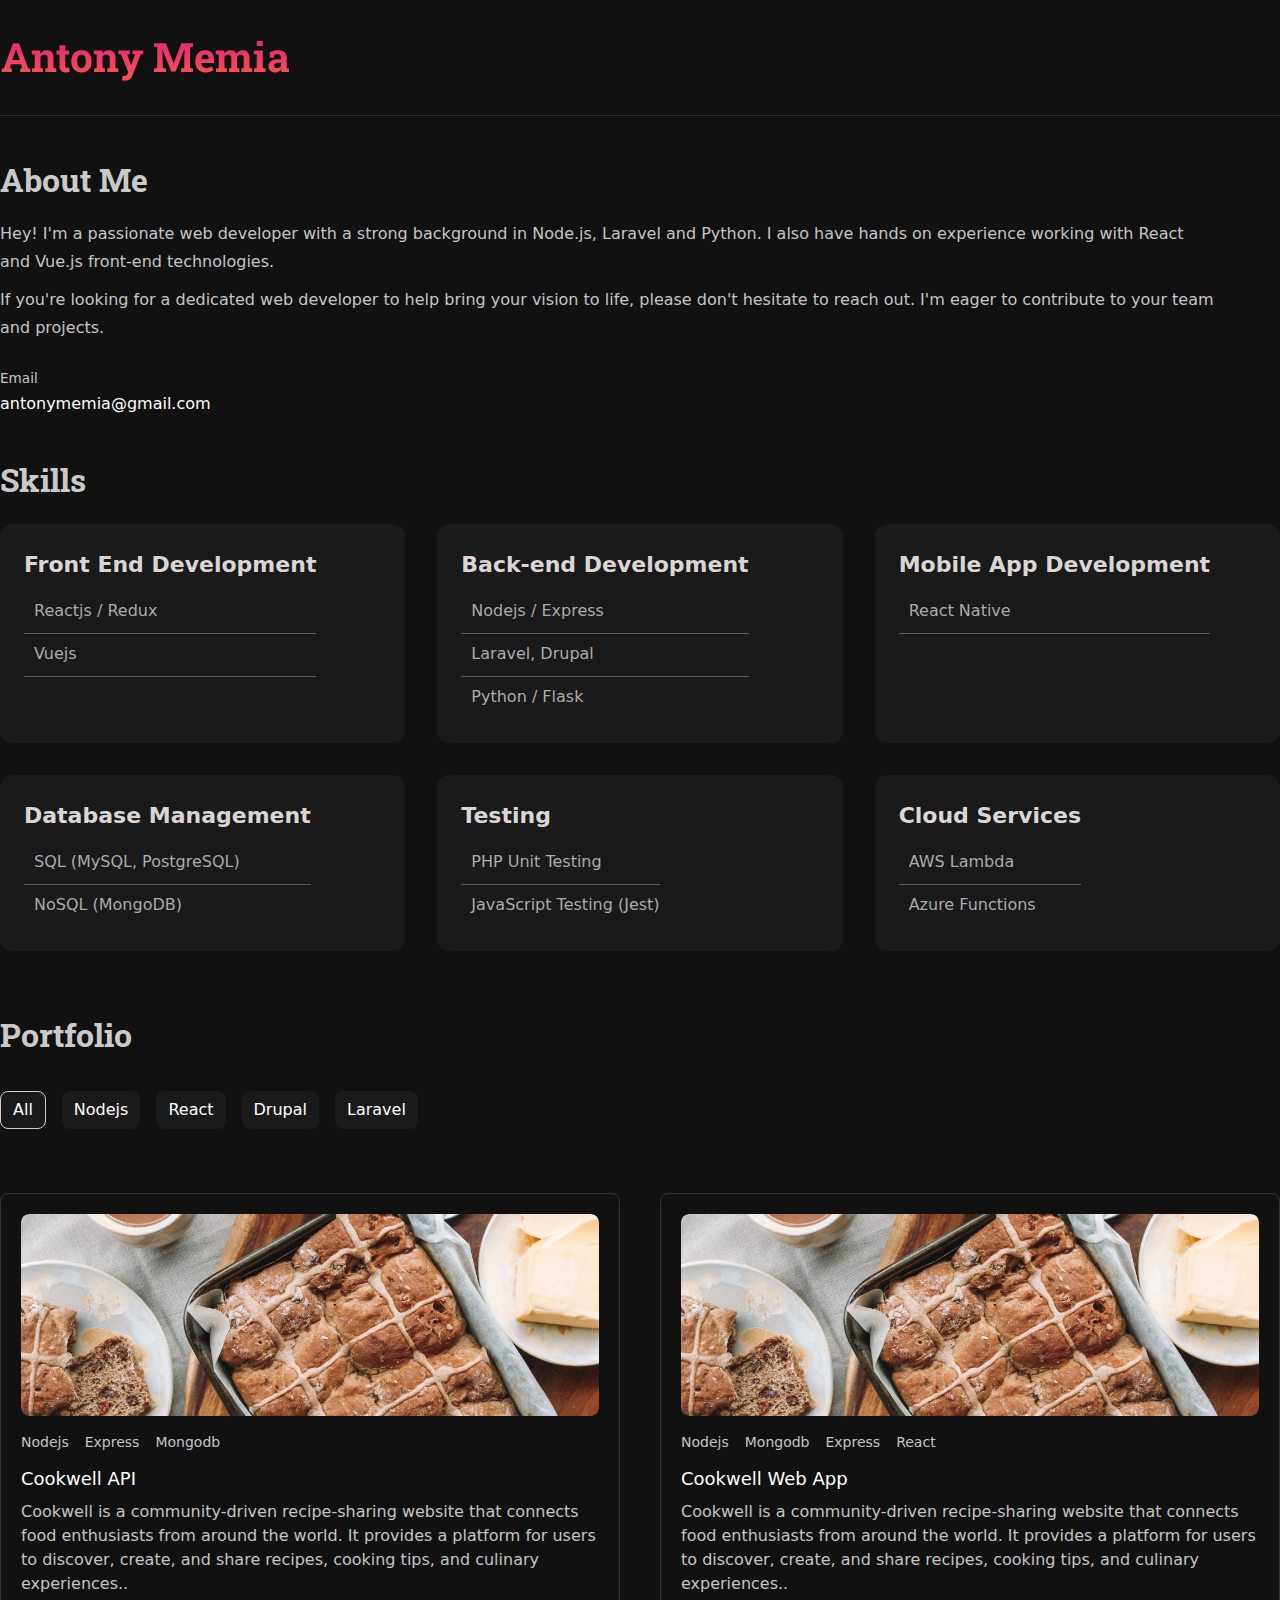
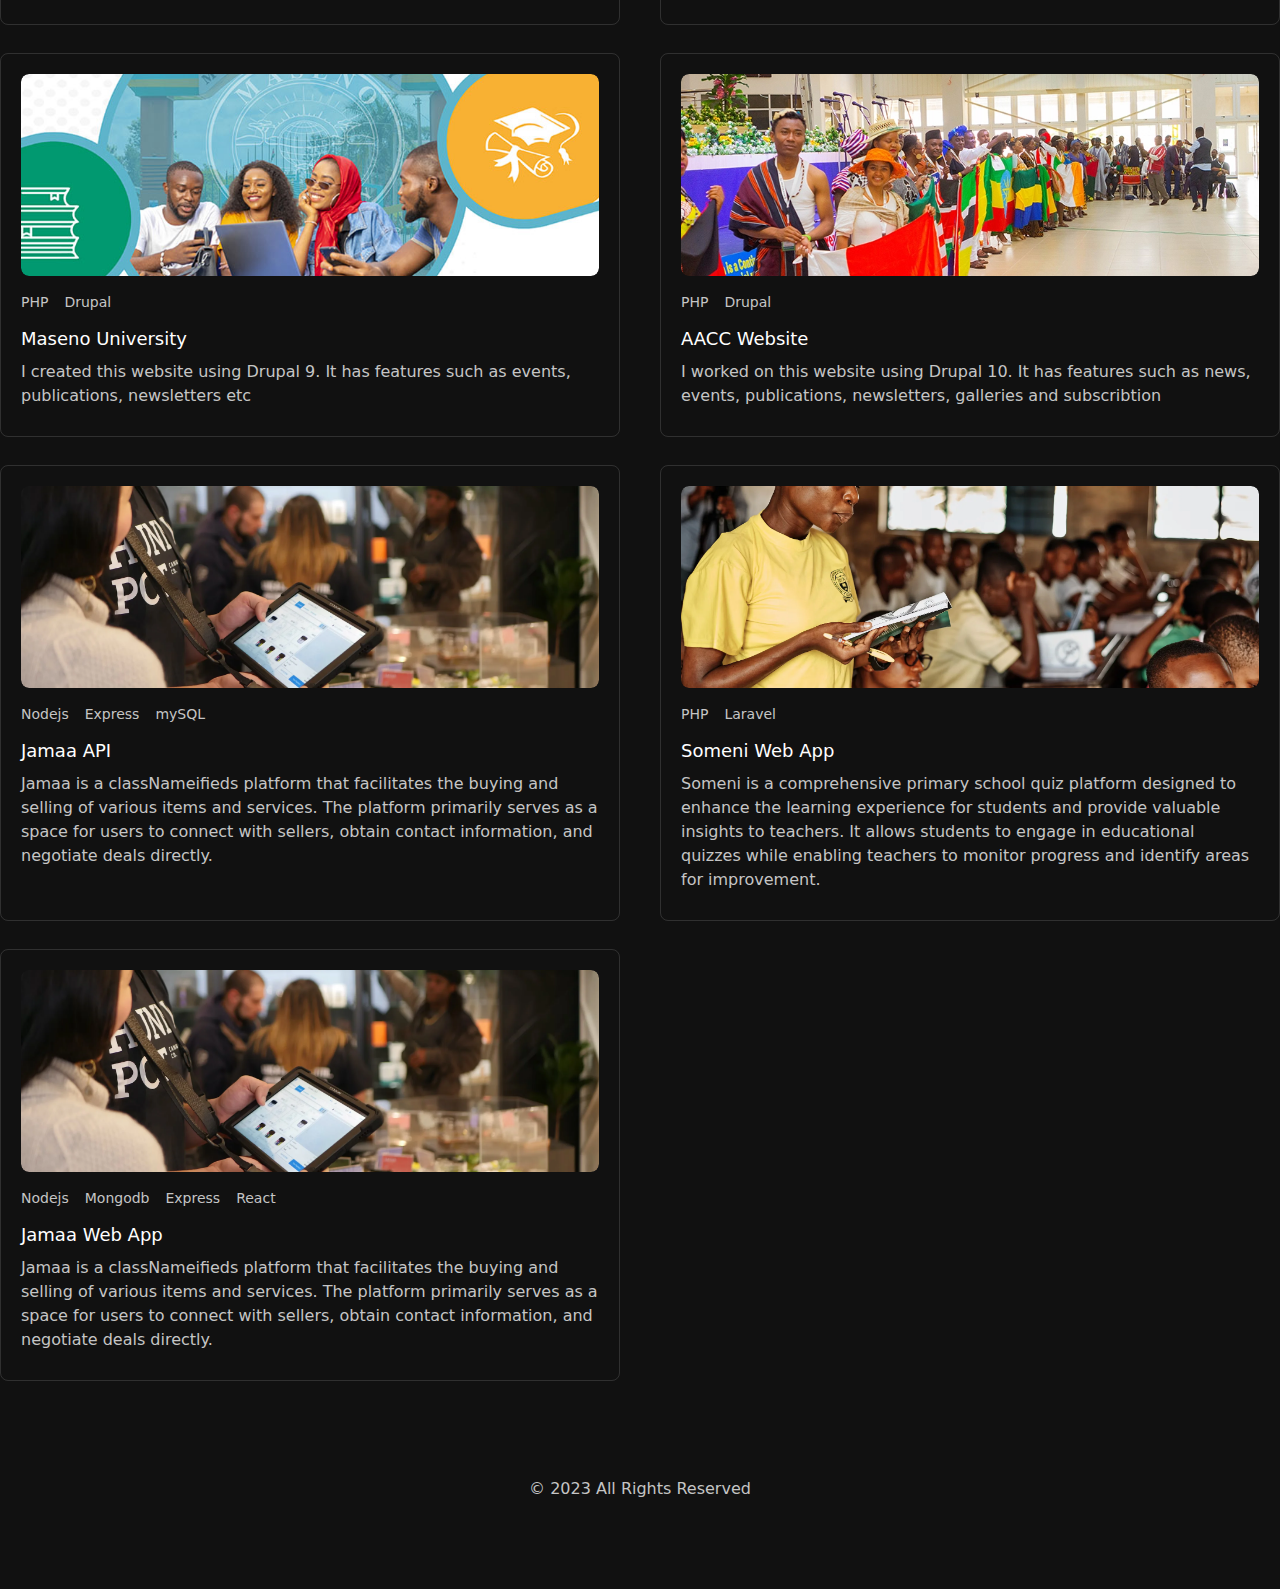
==== commit d07f572b: "added tabs, react" ====
--- a/index.html
+++ b/index.html
@@ -1,384 +1,15 @@
-<html lang="en" class="dark"><head>
-    <meta charset="UTF-8">
-    <title>Amemske Portfolio</title>
-    <!--=== fontaswesome ===-->
-    <link rel="stylesheet" href="assets/vendors/fontawesome/css/all.min.css">
-    <link rel="stylesheet" href="assets/vendors/fontawesome/css/fontawesome.min.css">
-
-    <link rel="stylesheet" href="assets/css/tailwind.css">
-    <link rel="stylesheet" href="assets/css/custom.css">
-</head>
-
-<body cz-shortcut-listen="true" style="">
-    <style>
-.portfolio-image {
-    max-height: 202px;
-    object-fit: cover;
-}
-    </style>
-    <script>
-        function smoothScroll(event) {
-            event.preventDefault();
-            const targetDiv = document.querySelector(event.target.getAttribute('href'));
-            targetDiv.scrollIntoView({ behavior: 'smooth' });
-        }
-
-    </script>
-    <div class="bg-homeBg min-h-screen dark:bg-color-990 bg-no-repeat bg-center bg-cover bg-fixed md:pb-16 w-full">
-        <div class="z-50">
-            <div class="container">
-                <header class="flex justify-between items-center fixed top-0 left-0 w-full lg:static z-[1111111111] header ">
-
-    <div class="container lg:rounded-2xl bg-white dark:bg-[#111111] px-4 sm:px-5 md:px-10 lg:px-0 flex">
-                    <div class="flex justify-between w-full px-4 lg:px-0 bg-[#F3F6F6] lg:bg-transparent lg:dark:bg-transparent dark:bg-black">
-                        <div class="flex justify-between w-full items-center space-x-4 lg:my-8 my-5">
-                            <!-- website logo -->
-                            <a class="text-5xl font-semibold" href="/">
-                                <img class="h-[292px] lg:h-[51px]" src="assets/images/logo.png" alt="logo">
-                            </a>
-                            <div class="flex items-center">
-                                <!-- light and dark mode button -->
-                                <button id="theme-toggle-mobile" type="button" class="dark-light-btn lg:hidden w-[44px] h-[44px] ml-2">
-                                    <i id="theme-toggle-dark-icon-mobile" class="fa-solid text-xl fa-moon hidden"></i>
-                                    <i id="theme-toggle-light-icon-mobile" class="fa-solid fa-sun text-xl"></i>
-
-                                </button>
-                                <!-- mobile toggle button -->
-                                <button id="menu-toggle" type="button" class="menu-toggle-btn">
-                                    <i id="menu-toggle-open-icon" class="fa-solid fa-bars text-xl "></i>
-                                    <i id="menu-toggle-close-icon" class="fa-solid fa-xmark text-xl hidden  "></i>
-                                </button>
-                            </div>
-                        </div>
-                    </div>
-
-                    <!-- header items two for large screens -->
-                    <nav class="hidden lg:block">
-                        <ul class="flex my-12">
-
-                            <li>
-                                <a class="menu-item-two" href="#about" onclick="smoothScroll(event)">
-                                    <span class="mr-2 text-base">
-                                        <i class="fa-regular fa-user"></i>
-                                    </span> About </a>
-                            </li>
-
-                            <li>
-                                <a class="menu-item-two" href="#portfolio" onclick="smoothScroll(event)">
-                                    <span class="mr-2 text-base">
-                                        <i class="fas fa-briefcase"></i>
-                                    </span> Portfolio </a>
-                            </li>
-
-
-                        </ul>
-                    </nav>
-
-                    <!-- mobile menu start -->
-                    <nav id="navbar" class="hidden lg:hidden">
-                        <ul class="block rounded-b-[20px] shadow-md absolute left-0 top-20 z-[22222222222222] w-full bg-white dark:bg-[#1d1d1d]">
-
-                            <li>
-                                <a class="mobile-menu-items-active" href="#about" onclick="smoothScroll(event)">
-                                    <span class="mr-2 text-xl">
-                                        <i class="fa-regular fa-user"></i>
-                                    </span> Home </a>
-                            </li>
-
-                            <li>
-                                <a class="mobile-menu-items" href="#portfolio" onclick="smoothScroll(event)">
-                                    <span class="mr-2 text-xl">
-                                        <i class="fas fa-briefcase"></i>
-                                    </span> Portfolio </a>
-                            </li>
-
-
-                        </ul>
-                    </nav>
-                    <!-- mobile menu end -->
-    </div>
-                </header>
-
-                <div>
-                    <div class="container lg:rounded-2xl bg-white dark:bg-[#111111] px-4 sm:px-5 md:px-0 lg:px-0">
-                        <div data-aos="fade" class="aos-init aos-animate">
-                            <section id="about">
-                                <div id="" class="py-10">
-                                    <!-- about page title -->
-                                    <h2 class="after-effect after:left-52 mt-12 lg:mt-0"> About Me </h2>
-                                    <div class="grid grid-cols-12 md:gap-10 pt-4  items-top">
-                                        
-                                        <div class="col-span-12 md:col-span-12 space-y-2.5">
-                                            <!-- who am i content  -->
-                                            <div class="md:mr-12 xl:mr-16">
-
-                                                <p class="text-gray-lite dark:text-grey leading-7">
-                                                    Hey! I'm a passionate web developer with a strong background in Node.js, Laravel and Python.<br>
-                                                     I also have hands on experience working with React and Vue.js front-end technologies.
-
-                                                </p>
-                                                <p class="text-gray-lite leading-7 mt-2.5 dark:text-grey">If you're looking for a dedicated web developer to help bring your vision to life, please don't hesitate to reach out.<br> I'm eager to contribute to your team and projects.</p>
-                                            </div>
-
-                                            <!-- personal info -->
-                                            <div>
-                                                
-                                                <div class="grid grid-cols-1 sm:grid-cols-2 gap-6 pt-4">
-                                                    <div class="flex">
-
-                                                        <div class="space-y-1">
-                                                            <p class="text-xs text-gray-lite dark:text-color-910"> Phone
-                                                            </p>
-                                                            <h6 class="font-medium dark:text-white"> +254 727-781090
-                                                            </h6>
-                                                        </div>
-                                                    </div>
-
-
-
-                                                    <div class="flex">
-
-                                                        <div class="space-y-1">
-                                                            <p class="text-xs text-gray-lite dark:text-color-910"> Email
-                                                            </p>
-                                                            <h6 class="font-medium dark:text-white">
-                                                                antonymemia@gmail.com </h6>
-                                                        </div>
-                                                    </div>
-
-
-                                                </div>
-                                            </div>
-                                        </div>
-                                    </div>
-                                </div>
-
-                                <!-- whai i do contain -->
-                                <div class="pb-12">
-                                    <h2 class="after-effect after:left-48 mt-12 lg:mt-0 pb-5"> Skills </h2>
-                                    <div class="grid gap-8 grid-cols-1 md:grid-cols-2 xl:grid-cols-3">
-                                        <div class="about-box dark:bg-transparent bg-[#fcf4ff] px-3">
-
-                                            <div class="space-y-2">
-                                                <h3 class="dark:text-white text-2xl font-semibold  pb-2.5"> Front End
-                                                    Development </h3>
-
-                                                <div class="flex border-b border-[#E3E3E3] dark:border-[#3D3A3A] pb-2.5">
-
-                                                    <div class="text-left ml-2.5">
-
-                                                        <p class="dark:text-white">Reactjs</p>
-                                                    </div>
-                                                </div>
-                                                <div class="flex border-b border-[#E3E3E3] dark:border-[#3D3A3A] pb-2.5">
-
-                                                    <div class="text-left ml-2.5">
-
-                                                        <p class="dark:text-white">Vuejs</p>
-                                                    </div>
-                                                </div>
-                                                <div class="flex  border-[#E3E3E3] dark:border-[#3D3A3A] pb-2.5">
-
-                                                    <div class="text-left ml-2.5">
-
-                                                        <p class="dark:text-white">Angular</p>
-                                                    </div>
-                                                </div>
-
-                                            </div>
-                                        </div>
-
-                                        <div class="about-box dark:bg-transparent bg-[#fefaf0]">
-
-                                            <div class="space-y-2">
-                                                <h3 class="dark:text-white text-2xl font-semibold pb-2.5"> Back-end Development
-                                                </h3>
-                                                <div class="flex border-b border-[#E3E3E3] dark:border-[#3D3A3A] pb-2.5">
-
-                                                    <div class="text-left ml-2.5">
-
-                                                        <p class="dark:text-white">Nodejs/Express</p>
-                                                    </div>
-                                                </div>
-                                                <div class="flex border-b border-[#E3E3E3] dark:border-[#3D3A3A] pb-2.5">
-
-                                                    <div class="text-left ml-2.5">
-
-                                                        <p class="dark:text-white">Laravel</p>
-                                                    </div>
-                                                </div>
-                                                <div class="border-[#E3E3E3] dark:border-[#3D3A3A] pb-2.5">
-
-                                                    <div class="text-left ml-2.5">
-
-                                                        <p class="dark:text-white">Python/Flask</p>
-                                                    </div>
-                                                </div>
-                                            </div>
-
-                                        </div>
-
-                                        <div class="about-box dark:bg-transparent bg-[#fcf4ff]">
-
-                                            <div class="space-y-2">
-                                                <h3 class="dark:text-white text-2xl font-semibold pb-2.5">
-                                                    Mobile App Development </h3>
-                                                <div class="flex border-b border-[#E3E3E3] dark:border-[#3D3A3A] pb-2.5">
-                                                    <div class="text-left ml-2.5">
-
-                                                        <p class="dark:text-white">React Native</p>
-                                                    </div>
-                                                </div>
-                                             
-                                                 
-                                                 
-                                            </div>
-
-                                        </div>
-                                    </div>
-
-
-
-
-
-
-                                </div>
-                        </section></div>
-
-                        
-                        <!-- what i do contain end -->
-                        <section id="portfolio">
-                            <div class="pt-3">
-                                <h2 class="after-effect after:left-48 mt-12 lg:mt-0">Portfolio</h2>
-
-                            </div>
-                            <div class="pb-12">
-
-                                <div class="grid-cols-1 sm:grid-cols-2 lg:grid-cols-2 mt-6 grid gap-x-10 gap-y-7 mb-6">
-
-                                    <!-- blog items one start -->
-
-                                    <div class="p-5 rounded-lg mb-2 h-full bg-[#fcf4ff] dark:bg-transparent dark:border-[#212425] dark:border-2 box-container">
-                                        <div class="overflow-hidden rounded-lg">
-                                            <a href="#ex1" rel="modal:open">
-                                                <img class=" portfolio-image rounded-lg w-full cursor-pointer transition duration-200 ease-in-out transform hover:scale-110" src="assets/images/cookwell.avif" alt="blog image">
-                                            </a>
-                                        </div>
-                                        <div class="flex mt-4 text-tiny text-gray-lite dark:text-[#A6A6A6]">
-                                            <span>Nodejs</span>
-                                            <span class="dot-icon">Mongodb</span>
-                                            <span class="dot-icon">Express</span>
-                                           
-                                        </div>
-                                        <h3 class="text-lg font-bold dark:text-white duration-300 transition cursor-pointer mt-3 pr-4 hover:text-[#FA5252] dark:hover:text-[#FA5252] pb-2">
-                                            <a href="#ex1" rel="modal:open">Cookwell API</a>
-
-                                        </h3>
-                                        <p class=" dark:text-grey">
-                                            Cookwell is a community-driven recipe-sharing website that connects food enthusiasts from around the world. It provides a platform for users to discover, create, and share recipes, cooking tips, and culinary experiences..
-                                        </p>
-                                    </div>
-                                    <!-- blog items one end -->
-
-                                    <!-- blog items one start -->
-
-                                    <div class="p-5 rounded-lg mb-2 h-full bg-[#fcf4ff] dark:bg-transparent dark:border-[#212425] dark:border-2 box-container">
-                                        <div class="overflow-hidden rounded-lg">
-                                            <a href="#ex1" rel="modal:open">
-                                                <img class=" portfolio-image rounded-lg w-full cursor-pointer transition duration-200 ease-in-out transform hover:scale-110" src="assets/images/cookwell.avif" alt="blog image">
-                                            </a>
-                                        </div>
-                                        <div class="flex mt-4 text-tiny text-gray-lite dark:text-[#A6A6A6]">
-                                            <span>Nodejs</span>
-                                            <span class="dot-icon">Mongodb</span>
-                                            <span class="dot-icon">Express</span>
-                                            <span class="dot-icon">React</span>
-                                        </div>
-                                        <h3 class="text-lg font-bold dark:text-white duration-300 transition cursor-pointer mt-3 pr-4 hover:text-[#FA5252] dark:hover:text-[#FA5252] pb-2">
-                                            <a href="#ex1" rel="modal:open">Cookwell Web App</a>
-
-                                        </h3>
-                                        <p class=" dark:text-grey">
-                                            Cookwell is a community-driven recipe-sharing website that connects food enthusiasts from around the world. It provides a platform for users to discover, create, and share recipes, cooking tips, and culinary experiences..
-                                        </p>
-                                    </div>
-                                    <!-- blog items one end -->
-
-                                    <!-- blog items two start
-                                    <div
-                                        class="p-5 rounded-lg mb-2 h-full bg-[#eefbff] dark:bg-transparent dark:border-[#212425] dark:border-2 box-container">
-                                        <div class="overflow-hidden rounded-lg">
-                                            <a href="#ex2" rel="modal:open">
-                                                <img class=" portfolio-image rounded-lg w-full cursor-pointer transition duration-200 ease-in-out transform hover:scale-110"
-                                                    src="assets/images/jamaa.avif" alt="blog image" height="202px">
-                                            </a>
-                                        </div>
-                                        <div class="flex mt-4 text-tiny text-gray-lite dark:text-[#A6A6A6]">
-                                            <span>Nodejs</span>
-                                            <span class="dot-icon">Express</span>
-                                        </div>
-                                        <h3
-                                            class="text-lg font-bold dark:text-white duration-300 transition cursor-pointer mt-3 pr-4 hover:text-[#FA5252] dark:hover:text-[#FA5252] pb-2">
-                                            <a href="#ex2" rel="modal:open"> Jamaa API </a>
-                                        </h3>
-                                        <p class="dark:text-grey">
-                                            Jamaa is a classifieds platform that facilitates the buying and selling of various items and services.
-                                            The platform primarily serves as a space for users to connect with sellers, obtain contact information, and negotiate deals directly. 
-                                        </p>
-                                    </div>-->
-                                    <!-- blog items two end  -->
-
-                                    <!-- blog items three start
-                                    <div
-                                        class="p-5 rounded-lg mb-2 h-full dark:border-[#212425] dark:border-2 bg-[#fcf4ff] dark:bg-transparent box-container">
-                                        <div class="overflow-hidden rounded-lg">
-                                            <a href="#ex3" rel="modal:open">
-                                                <img class=" portfolio-image rounded-lg w-full cursor-pointer transition duration-200 ease-in-out transform hover:scale-110"
-                                                    src="assets/images/maseno.jpg" alt="blog image">
-                                            </a>
-                                        </div>
-                                        <div class="flex mt-4 text-tiny text-gray-lite dark:text-[#A6A6A6]">
-                                            <span>Laravel</span>
-                                            <span class="dot-icon">React</span>
-                                        </div>
-                                        <h3
-                                            class="text-lg font-bold dark:text-white duration-300 transition cursor-pointer mt-3 pr-4 hover:text-[#FA5252] dark:hover:text-[#FA5252] pb-2">
-                                            <a href="#ex3" rel="modal:open">Someni Web App</a>
-
-                                        </h3>
-                                        <p class="dark:text-grey">
-                                            Someni is a comprehensive primary school quiz platform designed to enhance the learning experience for students and provide valuable insights to teachers.
-                                             It allows students to engage in educational quizzes while enabling teachers to monitor progress and identify areas for improvement.
-                                        </p>
-                                    </div> -->
-                                    <!-- blog items three end -->
-
-                                    <!-- blog items four  start -->
-                                    
-                                    <!-- blog items four  end -->
-
-                                    <!-- blog items five  start -->
-                                    
-                                    <!-- blog items five   end -->
-
-
-
-                                </div>
-                            </div>
-                        </section>
-
-                    </div>
-                </div>
-            </div>
-            <!-- footer section start -->
-            <footer class="overflow-hidden rounded-b-2xl" style="background: transparent;">
-                <p class="text-center py-6 text-gray-lite dark:text-color-910"> © 2023 All Rights Reserved
-            </p></footer>
-            <!-- footer section end -->
-        </div>
-    </div>
+<!doctype html>
+<html lang="en">
+  <head>
+    <meta charset="UTF-8" />
+    <link rel="icon" type="image/svg+xml" href="/favicon.jpg" />
+    <meta name="viewport" content="width=device-width, initial-scale=1.0" />
+    <title>Vite + React</title>
+    <script type="module" crossorigin src="/assets/index-9206b516.js"></script>
+    <link rel="stylesheet" href="/assets/index-9b595a95.css">
+  </head>
+  <body>
+    <div id="root"></div>
     
-
-
-
-</body></html>+  </body>
+</html>
--- a/assets/index-9b595a95.css
+++ b/assets/index-9b595a95.css
@@ -0,0 +1 @@
+@import"https://fonts.googleapis.com/css2?family=Poppins:wght@300;400;500;600;700;800;900&family=Roboto+Slab:wght@300;400;500;600;700;800;900&display=swap";*,:before,:after{box-sizing:border-box;border-width:0;border-style:solid;border-color:currentColor}:before,:after{--tw-content: ""}html{line-height:1.5;-webkit-text-size-adjust:100%;-moz-tab-size:4;-o-tab-size:4;tab-size:4;font-family:ui-sans-serif,system-ui,-apple-system,BlinkMacSystemFont,Segoe UI,Roboto,Helvetica Neue,Arial,Noto Sans,sans-serif,"Apple Color Emoji","Segoe UI Emoji",Segoe UI Symbol,"Noto Color Emoji"}body{margin:0;line-height:inherit}hr{height:0;color:inherit;border-top-width:1px}abbr:where([title]){-webkit-text-decoration:underline dotted;text-decoration:underline dotted}h1,h2,h3,h4,h5,h6{font-size:inherit;font-weight:inherit}a{color:inherit;text-decoration:inherit}b,strong{font-weight:bolder}code,kbd,samp,pre{font-family:ui-monospace,SFMono-Regular,Menlo,Monaco,Consolas,Liberation Mono,Courier New,monospace;font-size:1em}small{font-size:80%}sub,sup{font-size:75%;line-height:0;position:relative;vertical-align:baseline}sub{bottom:-.25em}sup{top:-.5em}table{text-indent:0;border-color:inherit;border-collapse:collapse}button,input,optgroup,select,textarea{font-family:inherit;font-size:100%;font-weight:inherit;line-height:inherit;color:inherit;margin:0;padding:0}button,select{text-transform:none}button,[type=button],[type=reset],[type=submit]{-webkit-appearance:button;background-color:transparent;background-image:none}:-moz-focusring{outline:auto}:-moz-ui-invalid{box-shadow:none}progress{vertical-align:baseline}::-webkit-inner-spin-button,::-webkit-outer-spin-button{height:auto}[type=search]{-webkit-appearance:textfield;outline-offset:-2px}::-webkit-search-decoration{-webkit-appearance:none}::-webkit-file-upload-button{-webkit-appearance:button;font:inherit}summary{display:list-item}blockquote,dl,dd,h1,h2,h3,h4,h5,h6,hr,figure,p,pre{margin:0}fieldset{margin:0;padding:0}legend{padding:0}ol,ul,menu{list-style:none;margin:0;padding:0}textarea{resize:vertical}input::-moz-placeholder,textarea::-moz-placeholder{opacity:1;color:#9ca3af}input::placeholder,textarea::placeholder{opacity:1;color:#9ca3af}button,[role=button]{cursor:pointer}:disabled{cursor:default}img,svg,video,canvas,audio,iframe,embed,object{display:block;vertical-align:middle}img,video{max-width:100%;height:auto}*,:before,:after{--tw-border-spacing-x: 0;--tw-border-spacing-y: 0;--tw-translate-x: 0;--tw-translate-y: 0;--tw-rotate: 0;--tw-skew-x: 0;--tw-skew-y: 0;--tw-scale-x: 1;--tw-scale-y: 1;--tw-pan-x: ;--tw-pan-y: ;--tw-pinch-zoom: ;--tw-scroll-snap-strictness: proximity;--tw-ordinal: ;--tw-slashed-zero: ;--tw-numeric-figure: ;--tw-numeric-spacing: ;--tw-numeric-fraction: ;--tw-ring-inset: ;--tw-ring-offset-width: 0px;--tw-ring-offset-color: #fff;--tw-ring-color: rgb(59 130 246 / .5);--tw-ring-offset-shadow: 0 0 #0000;--tw-ring-shadow: 0 0 #0000;--tw-shadow: 0 0 #0000;--tw-shadow-colored: 0 0 #0000;--tw-blur: ;--tw-brightness: ;--tw-contrast: ;--tw-grayscale: ;--tw-hue-rotate: ;--tw-invert: ;--tw-saturate: ;--tw-sepia: ;--tw-drop-shadow: ;--tw-backdrop-blur: ;--tw-backdrop-brightness: ;--tw-backdrop-contrast: ;--tw-backdrop-grayscale: ;--tw-backdrop-hue-rotate: ;--tw-backdrop-invert: ;--tw-backdrop-opacity: ;--tw-backdrop-saturate: ;--tw-backdrop-sepia: }::-webkit-backdrop{--tw-border-spacing-x: 0;--tw-border-spacing-y: 0;--tw-translate-x: 0;--tw-translate-y: 0;--tw-rotate: 0;--tw-skew-x: 0;--tw-skew-y: 0;--tw-scale-x: 1;--tw-scale-y: 1;--tw-pan-x: ;--tw-pan-y: ;--tw-pinch-zoom: ;--tw-scroll-snap-strictness: proximity;--tw-ordinal: ;--tw-slashed-zero: ;--tw-numeric-figure: ;--tw-numeric-spacing: ;--tw-numeric-fraction: ;--tw-ring-inset: ;--tw-ring-offset-width: 0px;--tw-ring-offset-color: #fff;--tw-ring-color: rgb(59 130 246 / .5);--tw-ring-offset-shadow: 0 0 #0000;--tw-ring-shadow: 0 0 #0000;--tw-shadow: 0 0 #0000;--tw-shadow-colored: 0 0 #0000;--tw-blur: ;--tw-brightness: ;--tw-contrast: ;--tw-grayscale: ;--tw-hue-rotate: ;--tw-invert: ;--tw-saturate: ;--tw-sepia: ;--tw-drop-shadow: ;--tw-backdrop-blur: ;--tw-backdrop-brightness: ;--tw-backdrop-contrast: ;--tw-backdrop-grayscale: ;--tw-backdrop-hue-rotate: ;--tw-backdrop-invert: ;--tw-backdrop-opacity: ;--tw-backdrop-saturate: ;--tw-backdrop-sepia: }::backdrop{--tw-border-spacing-x: 0;--tw-border-spacing-y: 0;--tw-translate-x: 0;--tw-translate-y: 0;--tw-rotate: 0;--tw-skew-x: 0;--tw-skew-y: 0;--tw-scale-x: 1;--tw-scale-y: 1;--tw-pan-x: ;--tw-pan-y: ;--tw-pinch-zoom: ;--tw-scroll-snap-strictness: proximity;--tw-ordinal: ;--tw-slashed-zero: ;--tw-numeric-figure: ;--tw-numeric-spacing: ;--tw-numeric-fraction: ;--tw-ring-inset: ;--tw-ring-offset-width: 0px;--tw-ring-offset-color: #fff;--tw-ring-color: rgb(59 130 246 / .5);--tw-ring-offset-shadow: 0 0 #0000;--tw-ring-shadow: 0 0 #0000;--tw-shadow: 0 0 #0000;--tw-shadow-colored: 0 0 #0000;--tw-blur: ;--tw-brightness: ;--tw-contrast: ;--tw-grayscale: ;--tw-hue-rotate: ;--tw-invert: ;--tw-saturate: ;--tw-sepia: ;--tw-drop-shadow: ;--tw-backdrop-blur: ;--tw-backdrop-brightness: ;--tw-backdrop-contrast: ;--tw-backdrop-grayscale: ;--tw-backdrop-hue-rotate: ;--tw-backdrop-invert: ;--tw-backdrop-opacity: ;--tw-backdrop-saturate: ;--tw-backdrop-sepia: }.container{width:100%;margin-right:auto;margin-left:auto}@media (min-width: 100%){.container{max-width:100%}}@media (min-width: 992px){.container{max-width:992px}}@media (min-width: 1280px){.container{max-width:1280px}}.about-box{display:flex;gap:1rem;border-radius:.75rem;--tw-border-opacity: 1;border-color:rgb(33 36 37 / var(--tw-border-opacity));padding:1.5rem}.dark .about-box{border-width:2px}.after-effect{position:relative;display:inline-block;transform:translate(var(--tw-translate-x),var(--tw-translate-y)) rotate(var(--tw-rotate)) skew(var(--tw-skew-x)) skewY(var(--tw-skew-y)) scaleX(var(--tw-scale-x)) scaleY(var(--tw-scale-y));--tw-gradient-from: #FA5252;--tw-gradient-to: rgb(250 82 82 / 0);--tw-gradient-stops: var(--tw-gradient-from), var(--tw-gradient-to);--tw-gradient-to: #DD2476;font-family:Roboto Slab,serif;font-size:2.5rem;font-weight:700}.after-effect:after{position:absolute;top:50%;height:.125rem;--tw-translate-y: -50%;transform:translate(var(--tw-translate-x),var(--tw-translate-y)) rotate(var(--tw-rotate)) skew(var(--tw-skew-x)) skewY(var(--tw-skew-y)) scaleX(var(--tw-scale-x)) scaleY(var(--tw-scale-y));border-radius:.375rem;background-image:linear-gradient(to right,var(--tw-gradient-stops));--tw-content: "";content:var(--tw-content)}.dark .after-effect{--tw-text-opacity: 1;color:rgb(255 255 255 / var(--tw-text-opacity))}@media (min-width: 768px){.after-effect:after{content:var(--tw-content);width:12rem}}.resume-btn{cursor:default;border-radius:.5rem;--tw-bg-opacity: 1;background-color:rgb(237 242 242 / var(--tw-bg-opacity));padding:.5rem 1.25rem;--tw-text-opacity: 1;color:rgb(68 86 108 / var(--tw-text-opacity))}.dark .resume-btn{--tw-bg-opacity: 1;background-color:rgb(28 28 28 / var(--tw-bg-opacity));--tw-text-opacity: 1;color:rgb(166 166 166 / var(--tw-text-opacity))}.socialbtn{display:flex;height:2.5rem;width:2.5rem;align-items:center;justify-content:center;border-radius:.5rem;--tw-bg-opacity: 1;background-color:rgb(243 246 246 / var(--tw-bg-opacity));--tw-gradient-from: #FA5252;--tw-gradient-to: rgb(250 82 82 / 0);--tw-gradient-stops: var(--tw-gradient-from), var(--tw-gradient-to);--tw-gradient-to: #DD2476;transition-property:color,background-color,border-color,fill,stroke,-webkit-text-decoration-color;transition-property:color,background-color,border-color,text-decoration-color,fill,stroke;transition-property:color,background-color,border-color,text-decoration-color,fill,stroke,-webkit-text-decoration-color;transition-duration:.3s;transition-timing-function:cubic-bezier(.4,0,.2,1)}.socialbtn:hover{background-image:linear-gradient(to right,var(--tw-gradient-stops));--tw-text-opacity: 1;color:rgb(255 255 255 / var(--tw-text-opacity))}.dark .socialbtn{--tw-bg-opacity: 1;background-color:rgb(33 36 37 / var(--tw-bg-opacity))}.fillter-btn{cursor:pointer;--tw-text-opacity: 1;color:rgb(68 86 108 / var(--tw-text-opacity));transition-property:color,background-color,border-color,fill,stroke,opacity,box-shadow,transform,filter,-webkit-text-decoration-color,-webkit-backdrop-filter;transition-property:color,background-color,border-color,text-decoration-color,fill,stroke,opacity,box-shadow,transform,filter,backdrop-filter;transition-property:color,background-color,border-color,text-decoration-color,fill,stroke,opacity,box-shadow,transform,filter,backdrop-filter,-webkit-text-decoration-color,-webkit-backdrop-filter;transition-timing-function:cubic-bezier(.4,0,.2,1);transition-duration:.3s}.fillter-btn:hover{--tw-text-opacity: 1;color:rgb(250 82 82 / var(--tw-text-opacity))}.dark .fillter-btn{--tw-text-opacity: 1;color:rgb(166 166 166 / var(--tw-text-opacity))}.mobile-menu-items{display:flex;cursor:pointer;align-items:center;padding-top:.625rem;padding-bottom:.625rem;padding-left:1rem;font-family:Poppins,sans-serif;font-size:.8125rem;font-weight:500;--tw-text-opacity: 1;color:rgb(68 86 108 / var(--tw-text-opacity));transition-property:color,background-color,border-color,fill,stroke,-webkit-text-decoration-color;transition-property:color,background-color,border-color,text-decoration-color,fill,stroke;transition-property:color,background-color,border-color,text-decoration-color,fill,stroke,-webkit-text-decoration-color;transition-duration:.3s;transition-timing-function:cubic-bezier(.4,0,.2,1)}.mobile-menu-items:hover{--tw-text-opacity: 1;color:rgb(250 82 82 / var(--tw-text-opacity))}.dark .mobile-menu-items{--tw-text-opacity: 1;color:rgb(255 255 255 / var(--tw-text-opacity))}.dark .mobile-menu-items:hover{--tw-text-opacity: 1;color:rgb(250 82 82 / var(--tw-text-opacity))}@media (min-width: 768px){.mobile-menu-items{padding-left:1rem;padding-right:1rem}}@media (min-width: 1280px){.mobile-menu-items{padding-left:1.25rem;padding-right:1.25rem}}.mobile-menu-items-active{display:flex;cursor:pointer;align-items:center;padding-top:.625rem;padding-bottom:.625rem;padding-left:1rem;font-family:Poppins,sans-serif;font-size:.8125rem;font-weight:500;--tw-text-opacity: 1;color:rgb(250 82 82 / var(--tw-text-opacity));transition-property:color,background-color,border-color,fill,stroke,-webkit-text-decoration-color;transition-property:color,background-color,border-color,text-decoration-color,fill,stroke;transition-property:color,background-color,border-color,text-decoration-color,fill,stroke,-webkit-text-decoration-color;transition-duration:.3s;transition-timing-function:cubic-bezier(.4,0,.2,1)}.mobile-menu-items-active:hover,.dark .mobile-menu-items-active,.dark .mobile-menu-items-active:hover{--tw-text-opacity: 1;color:rgb(250 82 82 / var(--tw-text-opacity))}@media (min-width: 768px){.mobile-menu-items-active{padding-left:1rem;padding-right:1rem}}@media (min-width: 1280px){.mobile-menu-items-active{padding-left:1.25rem;padding-right:1.25rem}}.dark-light-btn{display:flex;height:40px;width:40px;cursor:pointer;align-items:center;justify-content:center;border-radius:9999px;--tw-bg-opacity: 1;background-color:rgb(255 255 255 / var(--tw-bg-opacity));--tw-text-opacity: 1;color:rgb(0 0 0 / var(--tw-text-opacity));transition-property:all;transition-duration:.3s;transition-timing-function:cubic-bezier(.4,0,.2,1)}.dark-light-btn:hover{--tw-bg-opacity: 1;background-color:rgb(239 64 96 / var(--tw-bg-opacity));--tw-text-opacity: 1;color:rgb(255 255 255 / var(--tw-text-opacity))}.dark .dark-light-btn{--tw-bg-opacity: 1;background-color:rgb(77 77 77 / var(--tw-bg-opacity));--tw-text-opacity: 1;color:rgb(255 255 255 / var(--tw-text-opacity))}.dark .dark-light-btn:hover{--tw-bg-opacity: 1;background-color:rgb(239 64 96 / var(--tw-bg-opacity));--tw-text-opacity: 1;color:rgb(255 255 255 / var(--tw-text-opacity))}@media (min-width: 1024px){.dark-light-btn{height:50px;width:50px}}.menu-active{margin-left:.625rem;margin-right:.625rem;display:flex;height:5rem;width:5rem;cursor:pointer;flex-direction:column;align-items:center;justify-content:center;border-radius:10px;--tw-bg-opacity: 1;background-color:rgb(243 246 246 / var(--tw-bg-opacity));--tw-gradient-from: #FA5252;--tw-gradient-to: rgb(250 82 82 / 0);--tw-gradient-stops: var(--tw-gradient-from), var(--tw-gradient-to);--tw-gradient-to: #DD2476;font-family:Poppins,sans-serif;font-size:.8125rem;font-weight:500;--tw-text-opacity: 1;color:rgb(68 86 108 / var(--tw-text-opacity));transition-property:all;transition-duration:.3s;transition-timing-function:cubic-bezier(.4,0,.2,1)}.menu-active:hover{background-image:linear-gradient(to right,var(--tw-gradient-stops));--tw-text-opacity: 1;color:rgb(255 255 255 / var(--tw-text-opacity))}.dark .menu-active{--tw-bg-opacity: 1;background-color:rgb(33 36 37 / var(--tw-bg-opacity));--tw-text-opacity: 1;color:rgb(166 166 166 / var(--tw-text-opacity))}.dark .menu-active:hover{--tw-text-opacity: 1;color:rgb(255 255 255 / var(--tw-text-opacity))}@media (min-width: 1024px){.menu-active{background-image:linear-gradient(to right,var(--tw-gradient-stops));--tw-text-opacity: 1;color:rgb(255 255 255 / var(--tw-text-opacity))}.dark .menu-active{--tw-text-opacity: 1;color:rgb(255 255 255 / var(--tw-text-opacity))}}.menu-item{margin-left:.625rem;margin-right:.625rem;display:flex;height:5rem;width:5rem;cursor:pointer;flex-direction:column;align-items:center;justify-content:center;border-radius:10px;--tw-bg-opacity: 1;background-color:rgb(243 246 246 / var(--tw-bg-opacity));--tw-gradient-from: #FA5252;--tw-gradient-to: rgb(250 82 82 / 0);--tw-gradient-stops: var(--tw-gradient-from), var(--tw-gradient-to);--tw-gradient-to: #DD2476;font-family:Poppins,sans-serif;font-size:.8125rem;font-weight:500;--tw-text-opacity: 1;color:rgb(68 86 108 / var(--tw-text-opacity));transition-property:all;transition-duration:.3s;transition-timing-function:cubic-bezier(.4,0,.2,1)}.menu-item:hover{background-image:linear-gradient(to right,var(--tw-gradient-stops));--tw-text-opacity: 1;color:rgb(255 255 255 / var(--tw-text-opacity))}.dark .menu-item{--tw-bg-opacity: 1;background-color:rgb(33 36 37 / var(--tw-bg-opacity));--tw-text-opacity: 1;color:rgb(166 166 166 / var(--tw-text-opacity))}.dark .menu-item:hover{--tw-text-opacity: 1;color:rgb(255 255 255 / var(--tw-text-opacity))}.dowanload-btn{margin-left:auto;margin-right:auto;margin-top:1.5rem;display:flex;align-items:center;border-radius:35px;background-image:linear-gradient(to right,var(--tw-gradient-stops));--tw-gradient-from: #FA5252;--tw-gradient-to: rgb(250 82 82 / 0);--tw-gradient-from: #DD2476;--tw-gradient-to: rgb(221 36 118 / 0);--tw-gradient-stops: var(--tw-gradient-from), var(--tw-gradient-to);--tw-gradient-to: #DD2476;--tw-gradient-to: #fa5252ef;padding:.75rem 2rem;font-size:1.125rem;--tw-text-opacity: 1;color:rgb(255 255 255 / var(--tw-text-opacity));transition-property:color,background-color,border-color,fill,stroke,opacity,box-shadow,transform,filter,-webkit-text-decoration-color,-webkit-backdrop-filter;transition-property:color,background-color,border-color,text-decoration-color,fill,stroke,opacity,box-shadow,transform,filter,backdrop-filter;transition-property:color,background-color,border-color,text-decoration-color,fill,stroke,opacity,box-shadow,transform,filter,backdrop-filter,-webkit-text-decoration-color,-webkit-backdrop-filter;transition-timing-function:cubic-bezier(.4,0,.2,1);transition-duration:.2s;transition-timing-function:linear}.dowanload-btn:hover{background-image:linear-gradient(to left,var(--tw-gradient-stops))}.menu-toggle-btn{margin-left:.75rem;display:flex;height:40px;width:40px;cursor:pointer;align-items:center;justify-content:center;border-radius:9999px;--tw-bg-opacity: 1;background-color:rgb(255 255 255 / var(--tw-bg-opacity));--tw-text-opacity: 1;color:rgb(0 0 0 / var(--tw-text-opacity));transition-property:all;transition-duration:.3s;transition-timing-function:cubic-bezier(.4,0,.2,1)}.menu-toggle-btn:hover{--tw-bg-opacity: 1;background-color:rgb(239 64 96 / var(--tw-bg-opacity));--tw-text-opacity: 1;color:rgb(255 255 255 / var(--tw-text-opacity))}@media (min-width: 1024px){.menu-toggle-btn{display:none;width:50px}}.modal-container{position:absolute;left:50%;top:50%;margin-left:auto;margin-right:auto;display:flex;display:none;width:100%;--tw-translate-x: -50%;--tw-translate-y: -50%;transform:translate(var(--tw-translate-x),var(--tw-translate-y)) rotate(var(--tw-rotate)) skew(var(--tw-skew-x)) skewY(var(--tw-skew-y)) scaleX(var(--tw-scale-x)) scaleY(var(--tw-scale-y));align-items:center;border-radius:.75rem;--tw-bg-opacity: 1;background-color:rgb(255 255 255 / var(--tw-bg-opacity));padding:1rem;--tw-shadow: 0 10px 15px -3px rgb(0 0 0 / .1), 0 4px 6px -4px rgb(0 0 0 / .1);--tw-shadow-colored: 0 10px 15px -3px var(--tw-shadow-color), 0 4px 6px -4px var(--tw-shadow-color);box-shadow:var(--tw-ring-offset-shadow, 0 0 #0000),var(--tw-ring-shadow, 0 0 #0000),var(--tw-shadow)}.dark .modal-container{--tw-bg-opacity: 1;background-color:rgb(50 50 50 / var(--tw-bg-opacity))}@media (min-width: 768px){.modal-container{width:83.333333%;padding:2rem}}@media (min-width: 1024px){.modal-container{width:850px}}.dot-icon{position:relative;transform:translate(var(--tw-translate-x),var(--tw-translate-y)) rotate(var(--tw-rotate)) skew(var(--tw-skew-x)) skewY(var(--tw-skew-y)) scaleX(var(--tw-scale-x)) scaleY(var(--tw-scale-y));padding-left:1.5rem}.dot-icon:after{position:absolute;left:.5rem;top:50%;height:.25rem;width:.25rem;--tw-translate-y: -50%;transform:translate(var(--tw-translate-x),var(--tw-translate-y)) rotate(var(--tw-rotate)) skew(var(--tw-skew-x)) skewY(var(--tw-skew-y)) scaleX(var(--tw-scale-x)) scaleY(var(--tw-scale-y));border-radius:9999px;content:var(--tw-content);--tw-bg-opacity: 1;background-color:rgb(68 86 108 / var(--tw-bg-opacity))}.comment-btn{margin-top:2rem;display:flex;align-items:center;border-radius:35px;background-image:linear-gradient(to right,var(--tw-gradient-stops));--tw-gradient-from: #FA5252;--tw-gradient-to: rgb(250 82 82 / 0);--tw-gradient-from: #DD2476;--tw-gradient-to: rgb(221 36 118 / 0);--tw-gradient-stops: var(--tw-gradient-from), var(--tw-gradient-to);--tw-gradient-to: #DD2476;--tw-gradient-to: #fa5252ef;padding-left:2rem;padding-right:2rem;padding-top:12px;padding-bottom:12px;font-size:1.125rem;--tw-text-opacity: 1;color:rgb(255 255 255 / var(--tw-text-opacity));transition-property:color,background-color,border-color,fill,stroke,opacity,box-shadow,transform,filter,-webkit-text-decoration-color,-webkit-backdrop-filter;transition-property:color,background-color,border-color,text-decoration-color,fill,stroke,opacity,box-shadow,transform,filter,backdrop-filter;transition-property:color,background-color,border-color,text-decoration-color,fill,stroke,opacity,box-shadow,transform,filter,backdrop-filter,-webkit-text-decoration-color,-webkit-backdrop-filter;transition-timing-function:cubic-bezier(.4,0,.2,1);transition-duration:.2s;transition-timing-function:linear}.comment-btn:hover{background-image:linear-gradient(to left,var(--tw-gradient-stops))}.section-bg{width:100%;margin-right:auto;margin-left:auto}@media (min-width: 100%){.section-bg{max-width:100%}}@media (min-width: 992px){.section-bg{max-width:992px}}@media (min-width: 1280px){.section-bg{max-width:1280px}}.section-bg{display:flex;width:100%;justify-content:space-between;--tw-bg-opacity: 1;background-color:rgb(243 246 246 / var(--tw-bg-opacity));padding-top:1.25rem;padding-bottom:1.25rem}.dark .section-bg{--tw-bg-opacity: 1;background-color:rgb(0 0 0 / var(--tw-bg-opacity))}@media (min-width: 1024px){.section-bg{background-color:transparent;padding-left:0;padding-right:0;padding-top:50px}.dark .section-bg{background-color:transparent}}.preview-img{margin-left:auto;margin-right:auto;width:100%;border-radius:12px;border-width:4px;border-style:solid;--tw-border-opacity: 1;border-color:rgb(30 41 59 / var(--tw-border-opacity));text-align:center;--tw-shadow-color: #a1a1aa;--tw-shadow: var(--tw-shadow-colored);transition-property:color,background-color,border-color,fill,stroke,opacity,box-shadow,transform,filter,-webkit-text-decoration-color,-webkit-backdrop-filter;transition-property:color,background-color,border-color,text-decoration-color,fill,stroke,opacity,box-shadow,transform,filter,backdrop-filter;transition-property:color,background-color,border-color,text-decoration-color,fill,stroke,opacity,box-shadow,transform,filter,backdrop-filter,-webkit-text-decoration-color,-webkit-backdrop-filter;transition-timing-function:cubic-bezier(.4,0,.2,1);transition-duration:.5s}.preview-img:hover{--tw-border-opacity: 1;border-color:rgb(100 116 139 / var(--tw-border-opacity))}.menu-item-two-active{margin-left:.625rem;margin-right:.625rem;display:flex;cursor:pointer;align-items:center;border-radius:.375rem;--tw-bg-opacity: 1;background-color:rgb(255 255 255 / var(--tw-bg-opacity));background-image:linear-gradient(to right,var(--tw-gradient-stops));--tw-gradient-from: #FA5252;--tw-gradient-to: rgb(250 82 82 / 0);--tw-gradient-stops: var(--tw-gradient-from), var(--tw-gradient-to);--tw-gradient-to: #DD2476;padding-top:.625rem;padding-bottom:.625rem;font-family:Poppins,sans-serif;font-size:.8125rem;font-weight:500;--tw-text-opacity: 1;color:rgb(255 255 255 / var(--tw-text-opacity));transition-property:all;transition-duration:.3s;transition-timing-function:cubic-bezier(.4,0,.2,1)}.menu-item-two-active:hover{background-image:linear-gradient(to right,var(--tw-gradient-stops));--tw-text-opacity: 1;color:rgb(255 255 255 / var(--tw-text-opacity))}.dark .menu-item-two-active{--tw-bg-opacity: 1;background-color:rgb(33 36 37 / var(--tw-bg-opacity));--tw-text-opacity: 1;color:rgb(255 255 255 / var(--tw-text-opacity))}.dark .menu-item-two-active:hover{--tw-text-opacity: 1;color:rgb(255 255 255 / var(--tw-text-opacity))}@media (min-width: 768px){.menu-item-two-active{padding-left:1rem;padding-right:1rem}}@media (min-width: 1280px){.menu-item-two-active{padding-left:1.25rem;padding-right:1.25rem}}.menu-item-two{margin-left:.625rem;margin-right:.625rem;display:flex;cursor:pointer;align-items:center;border-radius:.375rem;--tw-bg-opacity: 1;background-color:rgb(255 255 255 / var(--tw-bg-opacity));--tw-gradient-from: #FA5252;--tw-gradient-to: rgb(250 82 82 / 0);--tw-gradient-stops: var(--tw-gradient-from), var(--tw-gradient-to);--tw-gradient-to: #DD2476;padding-top:.625rem;padding-bottom:.625rem;font-family:Poppins,sans-serif;font-size:.8125rem;font-weight:500;--tw-text-opacity: 1;color:rgb(68 86 108 / var(--tw-text-opacity));transition-property:all;transition-duration:.3s;transition-timing-function:cubic-bezier(.4,0,.2,1)}.menu-item-two:hover{background-image:linear-gradient(to right,var(--tw-gradient-stops));--tw-text-opacity: 1;color:rgb(255 255 255 / var(--tw-text-opacity))}.dark .menu-item-two{--tw-bg-opacity: 1;background-color:rgb(33 36 37 / var(--tw-bg-opacity));--tw-text-opacity: 1;color:rgb(166 166 166 / var(--tw-text-opacity))}.dark .menu-item-two:hover{--tw-text-opacity: 1;color:rgb(255 255 255 / var(--tw-text-opacity))}@media (min-width: 768px){.menu-item-two{padding-left:1rem;padding-right:1rem}}@media (min-width: 1280px){.menu-item-two{padding-left:1.25rem;padding-right:1.25rem}}.fixed{position:fixed}.absolute{position:absolute}.relative{position:relative}.sticky{position:-webkit-sticky;position:sticky}.left-0{left:0}.top-20{top:5rem}.top-44{top:11rem}.left-\[50\%\]{left:50%}.top-0{top:0}.top-3{top:.75rem}.z-\[22222222222222\]{z-index:22222222222222}.z-50{z-index:50}.z-\[1111111111\]{z-index:1111111111}.z-0{z-index:0}.-z-10{z-index:-10}.col-span-12{grid-column:span 12 / span 12}.col-span-1{grid-column:span 1 / span 1}.mx-auto{margin-left:auto;margin-right:auto}.my-5{margin-top:1.25rem;margin-bottom:1.25rem}.my-12{margin-top:3rem;margin-bottom:3rem}.my-4{margin-top:1rem;margin-bottom:1rem}.mx-4{margin-left:1rem;margin-right:1rem}.my-6{margin-top:1.5rem;margin-bottom:1.5rem}.mr-2{margin-right:.5rem}.mb-6{margin-bottom:1.5rem}.mt-\[180px\]{margin-top:180px}.-mt-\[140px\]{margin-top:-140px}.mt-6{margin-top:1.5rem}.mb-1{margin-bottom:.25rem}.mb-4{margin-bottom:1rem}.mt-7{margin-top:1.75rem}.ml-2\.5{margin-left:.625rem}.ml-2{margin-left:.5rem}.mr-3{margin-right:.75rem}.ml-auto{margin-left:auto}.mb-10{margin-bottom:2.5rem}.mt-2\.5{margin-top:.625rem}.mt-2{margin-top:.5rem}.mb-3{margin-bottom:.75rem}.mt-12{margin-top:3rem}.mb-2\.5{margin-bottom:.625rem}.mb-2{margin-bottom:.5rem}.mr-2\.5{margin-right:.625rem}.mt-\[30px\]{margin-top:30px}.mt-4{margin-top:1rem}.mt-3{margin-top:.75rem}.mt-8{margin-top:2rem}.mb-12{margin-bottom:3rem}.mb-\[30px\]{margin-bottom:30px}.mt-\[40px\]{margin-top:40px}.mb-8{margin-bottom:2rem}.mb-\[40px\]{margin-bottom:40px}.mb-16{margin-bottom:4rem}.mb-\[100px\]{margin-bottom:100px}.mb-5{margin-bottom:1.25rem}.mr-4{margin-right:1rem}.block{display:block}.inline-block{display:inline-block}.inline{display:inline}.flex{display:flex}.inline-flex{display:inline-flex}.grid{display:grid}.hidden{display:none}.h-\[26px\]{height:26px}.h-screen{height:100vh}.h-\[240px\]{height:240px}.h-\[144px\]{height:144px}.h-10{height:2.5rem}.h-auto{height:auto}.h-\[44px\]{height:44px}.h-full{height:100%}.h-\[100vh\]{height:100vh}.h-\[250px\]{height:250px}.h-\[80vh\]{height:80vh}.h-6{height:1.5rem}.h-20{height:5rem}.h-1{height:.25rem}.max-h-\[60vh\]{max-height:60vh}.min-h-screen{min-height:100vh}.w-full{width:100%}.w-\[240px\]{width:240px}.w-10{width:2.5rem}.w-\[44px\]{width:44px}.w-12{width:3rem}.w-8{width:2rem}.w-\[250px\]{width:250px}.w-6{width:1.5rem}.w-20{width:5rem}.max-w-full{max-width:100%}.max-w-4xl{max-width:56rem}.flex-shrink-0{flex-shrink:0}.origin-\[0\]{transform-origin:0}.-translate-x-\[50\%\]{--tw-translate-x: -50%;transform:translate(var(--tw-translate-x),var(--tw-translate-y)) rotate(var(--tw-rotate)) skew(var(--tw-skew-x)) skewY(var(--tw-skew-y)) scaleX(var(--tw-scale-x)) scaleY(var(--tw-scale-y))}.-translate-y-6{--tw-translate-y: -1.5rem;transform:translate(var(--tw-translate-x),var(--tw-translate-y)) rotate(var(--tw-rotate)) skew(var(--tw-skew-x)) skewY(var(--tw-skew-y)) scaleX(var(--tw-scale-x)) scaleY(var(--tw-scale-y))}.scale-75{--tw-scale-x: .75;--tw-scale-y: .75;transform:translate(var(--tw-translate-x),var(--tw-translate-y)) rotate(var(--tw-rotate)) skew(var(--tw-skew-x)) skewY(var(--tw-skew-y)) scaleX(var(--tw-scale-x)) scaleY(var(--tw-scale-y))}.transform{transform:translate(var(--tw-translate-x),var(--tw-translate-y)) rotate(var(--tw-rotate)) skew(var(--tw-skew-x)) skewY(var(--tw-skew-y)) scaleX(var(--tw-scale-x)) scaleY(var(--tw-scale-y))}.cursor-pointer{cursor:pointer}.appearance-none{-webkit-appearance:none;-moz-appearance:none;appearance:none}.grid-cols-12{grid-template-columns:repeat(12,minmax(0,1fr))}.grid-cols-1{grid-template-columns:repeat(1,minmax(0,1fr))}.flex-col{flex-direction:column}.flex-wrap{flex-wrap:wrap}.items-center{align-items:center}.justify-start{justify-content:flex-start}.justify-center{justify-content:center}.justify-between{justify-content:space-between}.gap-8{gap:2rem}.gap-6{gap:1.5rem}.gap-2{gap:.5rem}.gap-5{gap:1.25rem}.gap-x-10{-moz-column-gap:2.5rem;column-gap:2.5rem}.gap-y-7{row-gap:1.75rem}.gap-x-20{-moz-column-gap:5rem;column-gap:5rem}.gap-x-6{-moz-column-gap:1.5rem;column-gap:1.5rem}.gap-y-6{row-gap:1.5rem}.gap-y-5{row-gap:1.25rem}.gap-x-2\.5{-moz-column-gap:.625rem;column-gap:.625rem}.gap-x-2{-moz-column-gap:.5rem;column-gap:.5rem}.gap-x-3{-moz-column-gap:.75rem;column-gap:.75rem}.gap-y-3{row-gap:.75rem}.space-x-3>:not([hidden])~:not([hidden]){--tw-space-x-reverse: 0;margin-right:calc(.75rem * var(--tw-space-x-reverse));margin-left:calc(.75rem * calc(1 - var(--tw-space-x-reverse)))}.space-y-2\.5>:not([hidden])~:not([hidden]){--tw-space-y-reverse: 0;margin-top:calc(.625rem * calc(1 - var(--tw-space-y-reverse)));margin-bottom:calc(.625rem * var(--tw-space-y-reverse))}.space-y-2>:not([hidden])~:not([hidden]){--tw-space-y-reverse: 0;margin-top:calc(.5rem * calc(1 - var(--tw-space-y-reverse)));margin-bottom:calc(.5rem * var(--tw-space-y-reverse))}.space-x-4>:not([hidden])~:not([hidden]){--tw-space-x-reverse: 0;margin-right:calc(1rem * var(--tw-space-x-reverse));margin-left:calc(1rem * calc(1 - var(--tw-space-x-reverse)))}.space-y-1>:not([hidden])~:not([hidden]){--tw-space-y-reverse: 0;margin-top:calc(.25rem * calc(1 - var(--tw-space-y-reverse)));margin-bottom:calc(.25rem * var(--tw-space-y-reverse))}.space-y-6>:not([hidden])~:not([hidden]){--tw-space-y-reverse: 0;margin-top:calc(1.5rem * calc(1 - var(--tw-space-y-reverse)));margin-bottom:calc(1.5rem * var(--tw-space-y-reverse))}.space-x-2>:not([hidden])~:not([hidden]){--tw-space-x-reverse: 0;margin-right:calc(.5rem * var(--tw-space-x-reverse));margin-left:calc(.5rem * calc(1 - var(--tw-space-x-reverse)))}.overflow-hidden{overflow:hidden}.overflow-y-scroll{overflow-y:scroll}.rounded-\[20px\]{border-radius:20px}.rounded-lg{border-radius:.5rem}.rounded-2xl{border-radius:1rem}.rounded-\[16px\]{border-radius:16px}.rounded-xl{border-radius:.75rem}.rounded-\[35px\]{border-radius:35px}.rounded-md{border-radius:.375rem}.rounded{border-radius:.25rem}.rounded-full{border-radius:9999px}.rounded-b-\[20px\]{border-bottom-right-radius:20px;border-bottom-left-radius:20px}.rounded-b-2xl{border-bottom-right-radius:1rem;border-bottom-left-radius:1rem}.rounded-b-\[6px\]{border-bottom-right-radius:6px;border-bottom-left-radius:6px}.border-0{border-width:0px}.border-\[2px\]{border-width:2px}.border-b{border-bottom-width:1px}.border-b-\[2px\]{border-bottom-width:2px}.border-\[\#E3E3E3\]{--tw-border-opacity: 1;border-color:rgb(227 227 227 / var(--tw-border-opacity))}.border-\[\#B5B5B5\]{--tw-border-opacity: 1;border-color:rgb(181 181 181 / var(--tw-border-opacity))}.border-color-910{--tw-border-opacity: 1;border-color:rgb(166 166 166 / var(--tw-border-opacity))}.border-\[\#212425\]{--tw-border-opacity: 1;border-color:rgb(33 36 37 / var(--tw-border-opacity))}.bg-white{--tw-bg-opacity: 1;background-color:rgb(255 255 255 / var(--tw-bg-opacity))}.bg-\[\#F3F6F6\]{--tw-bg-opacity: 1;background-color:rgb(243 246 246 / var(--tw-bg-opacity))}.bg-\[\#fcf4ff\]{--tw-bg-opacity: 1;background-color:rgb(252 244 255 / var(--tw-bg-opacity))}.bg-\[\#fefaf0\]{--tw-bg-opacity: 1;background-color:rgb(254 250 240 / var(--tw-bg-opacity))}.bg-\[\#fff4f4\]{--tw-bg-opacity: 1;background-color:rgb(255 244 244 / var(--tw-bg-opacity))}.bg-\[\#fff0f8\]{--tw-bg-opacity: 1;background-color:rgb(255 240 248 / var(--tw-bg-opacity))}.bg-\[\#f3faff\]{--tw-bg-opacity: 1;background-color:rgb(243 250 255 / var(--tw-bg-opacity))}.bg-\[\#F8FBFB\]{--tw-bg-opacity: 1;background-color:rgb(248 251 251 / var(--tw-bg-opacity))}.bg-\[\#eefbff\]{--tw-bg-opacity: 1;background-color:rgb(238 251 255 / var(--tw-bg-opacity))}.bg-\[\#f8fbfb\]{--tw-bg-opacity: 1;background-color:rgb(248 251 251 / var(--tw-bg-opacity))}.bg-\[\#ffffff\]{--tw-bg-opacity: 1;background-color:rgb(255 255 255 / var(--tw-bg-opacity))}.bg-gray{--tw-bg-opacity: 1;background-color:rgb(243 246 246 / var(--tw-bg-opacity))}.bg-color-810{--tw-bg-opacity: 1;background-color:rgb(248 251 251 / var(--tw-bg-opacity))}.bg-transparent{background-color:transparent}.bg-\[\#f2f4ff\]{--tw-bg-opacity: 1;background-color:rgb(242 244 255 / var(--tw-bg-opacity))}.bg-indigo-50{--tw-bg-opacity: 1;background-color:rgb(238 242 255 / var(--tw-bg-opacity))}.bg-\[\#000000\]{--tw-bg-opacity: 1;background-color:rgb(0 0 0 / var(--tw-bg-opacity))}.bg-slate-900{--tw-bg-opacity: 1;background-color:rgb(15 23 42 / var(--tw-bg-opacity))}.bg-\[\#111111\]{--tw-bg-opacity: 1;background-color:rgb(17 17 17 / var(--tw-bg-opacity))}.bg-slate-800{--tw-bg-opacity: 1;background-color:rgb(30 41 59 / var(--tw-bg-opacity))}.bg-\[\#33343a\]{--tw-bg-opacity: 1;background-color:rgb(51 52 58 / var(--tw-bg-opacity))}.bg-\[\#fff0f0\]{--tw-bg-opacity: 1;background-color:rgb(255 240 240 / var(--tw-bg-opacity))}.bg-\[\#fff3fc\]{--tw-bg-opacity: 1;background-color:rgb(255 243 252 / var(--tw-bg-opacity))}.bg-\[\#e9faff\]{--tw-bg-opacity: 1;background-color:rgb(233 250 255 / var(--tw-bg-opacity))}.bg-\[\#fffae9\]{--tw-bg-opacity: 1;background-color:rgb(255 250 233 / var(--tw-bg-opacity))}.bg-\[\#f4f4ff\]{--tw-bg-opacity: 1;background-color:rgb(244 244 255 / var(--tw-bg-opacity))}.bg-\[\#fff1fb\]{--tw-bg-opacity: 1;background-color:rgb(255 241 251 / var(--tw-bg-opacity))}.bg-\[\#eef5fa\]{--tw-bg-opacity: 1;background-color:rgb(238 245 250 / var(--tw-bg-opacity))}.bg-\[\#edf2f2\]{--tw-bg-opacity: 1;background-color:rgb(237 242 242 / var(--tw-bg-opacity))}.bg-\[\#FF6464\]{--tw-bg-opacity: 1;background-color:rgb(255 100 100 / var(--tw-bg-opacity))}.bg-\[\#9272d4\]{--tw-bg-opacity: 1;background-color:rgb(146 114 212 / var(--tw-bg-opacity))}.bg-\[\#5185d4\]{--tw-bg-opacity: 1;background-color:rgb(81 133 212 / var(--tw-bg-opacity))}.bg-\[\#ca56f2\]{--tw-bg-opacity: 1;background-color:rgb(202 86 242 / var(--tw-bg-opacity))}.bg-\[\#fcf9f2\]{--tw-bg-opacity: 1;background-color:rgb(252 249 242 / var(--tw-bg-opacity))}.from-\[\#FA5252\]{--tw-gradient-from: #FA5252;--tw-gradient-to: rgb(250 82 82 / 0);--tw-gradient-stops: var(--tw-gradient-from), var(--tw-gradient-to)}.from-\[\#DD2476\]{--tw-gradient-from: #DD2476;--tw-gradient-to: rgb(221 36 118 / 0);--tw-gradient-stops: var(--tw-gradient-from), var(--tw-gradient-to)}.to-\[\#DD2476\]{--tw-gradient-to: #DD2476}.to-\[\#fa5252ef\]{--tw-gradient-to: #fa5252ef}.bg-cover{background-size:cover}.bg-fixed{background-attachment:fixed}.bg-center{background-position:center}.bg-no-repeat{background-repeat:no-repeat}.object-contain{-o-object-fit:contain;object-fit:contain}.object-cover{-o-object-fit:cover;object-fit:cover}.p-7{padding:1.75rem}.p-\[30px\]{padding:30px}.p-5{padding:1.25rem}.p-\[1px\]{padding:1px}.p-4{padding:1rem}.p-3{padding:.75rem}.p-8{padding:2rem}.p-6{padding:1.5rem}.px-4{padding-left:1rem;padding-right:1rem}.px-6{padding-left:1.5rem;padding-right:1.5rem}.px-5{padding-left:1.25rem;padding-right:1.25rem}.py-1\.5{padding-top:.375rem;padding-bottom:.375rem}.py-1{padding-top:.25rem;padding-bottom:.25rem}.py-2\.5{padding-top:.625rem;padding-bottom:.625rem}.py-2{padding-top:.5rem;padding-bottom:.5rem}.px-2{padding-left:.5rem;padding-right:.5rem}.py-10{padding-top:2.5rem;padding-bottom:2.5rem}.py-6{padding-top:1.5rem;padding-bottom:1.5rem}.py-12{padding-top:3rem;padding-bottom:3rem}.px-0{padding-left:0;padding-right:0}.py-3{padding-top:.75rem;padding-bottom:.75rem}.py-4{padding-top:1rem;padding-bottom:1rem}.py-\[120px\]{padding-top:120px;padding-bottom:120px}.py-5{padding-top:1.25rem;padding-bottom:1.25rem}.pt-\[100px\]{padding-top:100px}.pb-8{padding-bottom:2rem}.pb-2\.5{padding-bottom:.625rem}.pb-2{padding-bottom:.5rem}.pt-12{padding-top:3rem}.pt-4{padding-top:1rem}.pb-12{padding-bottom:3rem}.pb-5{padding-bottom:1.25rem}.pt-8{padding-top:2rem}.pr-4{padding-right:1rem}.pr-3{padding-right:.75rem}.pl-5{padding-left:1.25rem}.pt-3{padding-top:.75rem}.pb-4{padding-bottom:1rem}.pl-4{padding-left:1rem}.pb-\[90px\]{padding-bottom:90px}.pt-\[20px\]{padding-top:20px}.pt-\[80px\]{padding-top:80px}.pb-\[100px\]{padding-bottom:100px}.pt-\[40px\]{padding-top:40px}.pt-5{padding-top:1.25rem}.text-left{text-align:left}.text-center{text-align:center}.font-robotoSlab{font-family:Roboto Slab,serif}.font-poppins{font-family:Poppins,sans-serif}.text-xl{font-size:1.25rem}.text-\[26px\]{font-size:26px}.text-xs{font-size:.75rem}.text-\[35px\]{font-size:35px}.text-\[22px\]{font-size:22px}.text-6xl{font-size:1.75rem}.text-5xl{font-size:1.625rem}.text-base{font-size:1rem}.text-4xl{font-size:1.5625rem}.text-2xl{font-size:1.375rem}.text-tiny{font-size:.875rem}.text-lg{font-size:1.125rem}.text-\[15px\]{font-size:15px}.text-\[20px\]{font-size:20px}.text-\[25px\]{font-size:25px}.text-\[32px\]{font-size:32px}.text-\[24px\]{font-size:24px}.text-\[14px\]{font-size:14px}.font-semibold{font-weight:600}.font-bold{font-weight:700}.font-medium{font-weight:500}.font-normal{font-weight:400}.capitalize{text-transform:capitalize}.leading-7{line-height:1.75rem}.leading-8{line-height:2rem}.leading-6{line-height:1.5rem}.text-\[\#7B7B7B\]{--tw-text-opacity: 1;color:rgb(123 123 123 / var(--tw-text-opacity))}.text-\[\#1773EA\]{--tw-text-opacity: 1;color:rgb(23 115 234 / var(--tw-text-opacity))}.text-\[\#1C9CEA\]{--tw-text-opacity: 1;color:rgb(28 156 234 / var(--tw-text-opacity))}.text-\[\#e14a84\]{--tw-text-opacity: 1;color:rgb(225 74 132 / var(--tw-text-opacity))}.text-\[\#0072b1\]{--tw-text-opacity: 1;color:rgb(0 114 177 / var(--tw-text-opacity))}.text-\[\#E93B81\]{--tw-text-opacity: 1;color:rgb(233 59 129 / var(--tw-text-opacity))}.text-\[\#44566C\]{--tw-text-opacity: 1;color:rgb(68 86 108 / var(--tw-text-opacity))}.text-\[\#6AB5B9\]{--tw-text-opacity: 1;color:rgb(106 181 185 / var(--tw-text-opacity))}.text-\[\#FD7590\]{--tw-text-opacity: 1;color:rgb(253 117 144 / var(--tw-text-opacity))}.text-\[\#C17CEB\]{--tw-text-opacity: 1;color:rgb(193 124 235 / var(--tw-text-opacity))}.text-\[\#44566c\],.text-gray-lite{--tw-text-opacity: 1;color:rgb(68 86 108 / var(--tw-text-opacity))}.text-oriange{--tw-text-opacity: 1;color:rgb(233 59 129 / var(--tw-text-opacity))}.text-oriange-lite{--tw-text-opacity: 1;color:rgb(253 117 144 / var(--tw-text-opacity))}.text-green{--tw-text-opacity: 1;color:rgb(106 181 185 / var(--tw-text-opacity))}.text-color-50{--tw-text-opacity: 1;color:rgb(193 124 235 / var(--tw-text-opacity))}.text-black{--tw-text-opacity: 1;color:rgb(0 0 0 / var(--tw-text-opacity))}.text-white{--tw-text-opacity: 1;color:rgb(255 255 255 / var(--tw-text-opacity))}.text-\[\#F95054\]{--tw-text-opacity: 1;color:rgb(249 80 84 / var(--tw-text-opacity))}.text-\[\#FA5252\]{--tw-text-opacity: 1;color:rgb(250 82 82 / var(--tw-text-opacity))}.text-\[\#ddd\]{--tw-text-opacity: 1;color:rgb(221 221 221 / var(--tw-text-opacity))}.text-\[\#aaa\]{--tw-text-opacity: 1;color:rgb(170 170 170 / var(--tw-text-opacity))}.text-\[\#9197a0\]{--tw-text-opacity: 1;color:rgb(145 151 160 / var(--tw-text-opacity))}.text-\[\#ef4060\]{--tw-text-opacity: 1;color:rgb(239 64 96 / var(--tw-text-opacity))}.text-\[\#526377\]{--tw-text-opacity: 1;color:rgb(82 99 119 / var(--tw-text-opacity))}.shadow-md{--tw-shadow: 0 4px 6px -1px rgb(0 0 0 / .1), 0 2px 4px -2px rgb(0 0 0 / .1);--tw-shadow-colored: 0 4px 6px -1px var(--tw-shadow-color), 0 2px 4px -2px var(--tw-shadow-color);box-shadow:var(--tw-ring-offset-shadow, 0 0 #0000),var(--tw-ring-shadow, 0 0 #0000),var(--tw-shadow)}.shadow-icon{--tw-shadow: 0 4px 6px 0px rgba(0, 0, 0, .08);--tw-shadow-colored: 0 4px 6px 0px var(--tw-shadow-color);box-shadow:var(--tw-ring-offset-shadow, 0 0 #0000),var(--tw-ring-shadow, 0 0 #0000),var(--tw-shadow)}.drop-shadow-xl{--tw-drop-shadow: drop-shadow(0 20px 13px rgb(0 0 0 / .03)) drop-shadow(0 8px 5px rgb(0 0 0 / .08));filter:var(--tw-blur) var(--tw-brightness) var(--tw-contrast) var(--tw-grayscale) var(--tw-hue-rotate) var(--tw-invert) var(--tw-saturate) var(--tw-sepia) var(--tw-drop-shadow)}.transition{transition-property:color,background-color,border-color,fill,stroke,opacity,box-shadow,transform,filter,-webkit-text-decoration-color,-webkit-backdrop-filter;transition-property:color,background-color,border-color,text-decoration-color,fill,stroke,opacity,box-shadow,transform,filter,backdrop-filter;transition-property:color,background-color,border-color,text-decoration-color,fill,stroke,opacity,box-shadow,transform,filter,backdrop-filter,-webkit-text-decoration-color,-webkit-backdrop-filter;transition-timing-function:cubic-bezier(.4,0,.2,1);transition-duration:.15s}.transition-colors{transition-property:color,background-color,border-color,fill,stroke,-webkit-text-decoration-color;transition-property:color,background-color,border-color,text-decoration-color,fill,stroke;transition-property:color,background-color,border-color,text-decoration-color,fill,stroke,-webkit-text-decoration-color;transition-timing-function:cubic-bezier(.4,0,.2,1);transition-duration:.15s}.transition-all{transition-property:all;transition-timing-function:cubic-bezier(.4,0,.2,1);transition-duration:.15s}.duration-300{transition-duration:.3s}.duration-200{transition-duration:.2s}.ease-in-out{transition-timing-function:cubic-bezier(.4,0,.2,1)}.ease-in{transition-timing-function:cubic-bezier(.4,0,1,1)}.ease-linear{transition-timing-function:linear}.after\:left-52:after{content:var(--tw-content);left:13rem}.after\:left-32:after{content:var(--tw-content);left:8rem}.after\:left-60:after{content:var(--tw-content);left:15rem}.after\:top-\[76px\]:after{content:var(--tw-content);top:76px}.after\:left-40:after{content:var(--tw-content);left:10rem}.after\:left-48:after{content:var(--tw-content);left:12rem}.after\:left-44:after{content:var(--tw-content);left:11rem}.autofill\:bg-transparent:-webkit-autofill{background-color:transparent}.autofill\:bg-transparent:autofill{background-color:transparent}.autofill\:bg-yellow-200:-webkit-autofill{--tw-bg-opacity: 1;background-color:rgb(254 240 138 / var(--tw-bg-opacity))}.autofill\:bg-yellow-200:autofill{--tw-bg-opacity: 1;background-color:rgb(254 240 138 / var(--tw-bg-opacity))}.autofill\:text-red-900:-webkit-autofill{--tw-text-opacity: 1;color:rgb(127 29 29 / var(--tw-text-opacity))}.autofill\:text-red-900:autofill{--tw-text-opacity: 1;color:rgb(127 29 29 / var(--tw-text-opacity))}.hover\:scale-110:hover{--tw-scale-x: 1.1;--tw-scale-y: 1.1;transform:translate(var(--tw-translate-x),var(--tw-translate-y)) rotate(var(--tw-rotate)) skew(var(--tw-skew-x)) skewY(var(--tw-skew-y)) scaleX(var(--tw-scale-x)) scaleY(var(--tw-scale-y))}.hover\:border-0:hover{border-width:0px}.hover\:border-transparent:hover{border-color:transparent}.hover\:bg-slate-50:hover{--tw-bg-opacity: 1;background-color:rgb(248 250 252 / var(--tw-bg-opacity))}.hover\:bg-gradient-to-r:hover{background-image:linear-gradient(to right,var(--tw-gradient-stops))}.hover\:bg-gradient-to-l:hover{background-image:linear-gradient(to left,var(--tw-gradient-stops))}.hover\:text-\[\#FA5252\]:hover{--tw-text-opacity: 1;color:rgb(250 82 82 / var(--tw-text-opacity))}.hover\:text-white:hover{--tw-text-opacity: 1;color:rgb(255 255 255 / var(--tw-text-opacity))}.hover\:text-\[\#ef4060\]:hover{--tw-text-opacity: 1;color:rgb(239 64 96 / var(--tw-text-opacity))}.hover\:outline-none:hover{outline:2px solid transparent;outline-offset:2px}.focus\:border-\[\#FF6464\]:focus{--tw-border-opacity: 1;border-color:rgb(255 100 100 / var(--tw-border-opacity))}.focus\:border-\[\#5185D4\]:focus{--tw-border-opacity: 1;border-color:rgb(81 133 212 / var(--tw-border-opacity))}.focus\:border-\[\#CA56F2\]:focus{--tw-border-opacity: 1;border-color:rgb(202 86 242 / var(--tw-border-opacity))}.focus\:outline-none:focus{outline:2px solid transparent;outline-offset:2px}.focus\:ring-0:focus{--tw-ring-offset-shadow: var(--tw-ring-inset) 0 0 0 var(--tw-ring-offset-width) var(--tw-ring-offset-color);--tw-ring-shadow: var(--tw-ring-inset) 0 0 0 calc(0px + var(--tw-ring-offset-width)) var(--tw-ring-color);box-shadow:var(--tw-ring-offset-shadow),var(--tw-ring-shadow),var(--tw-shadow, 0 0 #0000)}.group:hover .group-hover\:bg-\[\#525252\]{--tw-bg-opacity: 1;background-color:rgb(82 82 82 / var(--tw-bg-opacity))}.group:hover .group-hover\:text-\[\#aaa\]{--tw-text-opacity: 1;color:rgb(170 170 170 / var(--tw-text-opacity))}.peer:-moz-placeholder-shown~.peer-placeholder-shown\:translate-y-0{--tw-translate-y: 0px;transform:translate(var(--tw-translate-x),var(--tw-translate-y)) rotate(var(--tw-rotate)) skew(var(--tw-skew-x)) skewY(var(--tw-skew-y)) scaleX(var(--tw-scale-x)) scaleY(var(--tw-scale-y))}.peer:placeholder-shown~.peer-placeholder-shown\:translate-y-0{--tw-translate-y: 0px;transform:translate(var(--tw-translate-x),var(--tw-translate-y)) rotate(var(--tw-rotate)) skew(var(--tw-skew-x)) skewY(var(--tw-skew-y)) scaleX(var(--tw-scale-x)) scaleY(var(--tw-scale-y))}.peer:-moz-placeholder-shown~.peer-placeholder-shown\:scale-100{--tw-scale-x: 1;--tw-scale-y: 1;transform:translate(var(--tw-translate-x),var(--tw-translate-y)) rotate(var(--tw-rotate)) skew(var(--tw-skew-x)) skewY(var(--tw-skew-y)) scaleX(var(--tw-scale-x)) scaleY(var(--tw-scale-y))}.peer:placeholder-shown~.peer-placeholder-shown\:scale-100{--tw-scale-x: 1;--tw-scale-y: 1;transform:translate(var(--tw-translate-x),var(--tw-translate-y)) rotate(var(--tw-rotate)) skew(var(--tw-skew-x)) skewY(var(--tw-skew-y)) scaleX(var(--tw-scale-x)) scaleY(var(--tw-scale-y))}.peer:focus~.peer-focus\:left-0{left:0}.peer:focus~.peer-focus\:-translate-y-8{--tw-translate-y: -2rem;transform:translate(var(--tw-translate-x),var(--tw-translate-y)) rotate(var(--tw-rotate)) skew(var(--tw-skew-x)) skewY(var(--tw-skew-y)) scaleX(var(--tw-scale-x)) scaleY(var(--tw-scale-y))}.peer:focus~.peer-focus\:scale-75{--tw-scale-x: .75;--tw-scale-y: .75;transform:translate(var(--tw-translate-x),var(--tw-translate-y)) rotate(var(--tw-rotate)) skew(var(--tw-skew-x)) skewY(var(--tw-skew-y)) scaleX(var(--tw-scale-x)) scaleY(var(--tw-scale-y))}.peer:focus~.peer-focus\:font-medium{font-weight:500}.peer:focus~.peer-focus\:text-\[\#FF6464\]{--tw-text-opacity: 1;color:rgb(255 100 100 / var(--tw-text-opacity))}.peer:focus~.peer-focus\:text-\[\#5185D4\]{--tw-text-opacity: 1;color:rgb(81 133 212 / var(--tw-text-opacity))}.peer:focus~.peer-focus\:text-\[\#CA56F2\]{--tw-text-opacity: 1;color:rgb(202 86 242 / var(--tw-text-opacity))}.dark .dark\:border-2,.dark .dark\:border-\[2px\]{border-width:2px}.dark .dark\:border-\[\#3D3A3A\]{--tw-border-opacity: 1;border-color:rgb(61 58 58 / var(--tw-border-opacity))}.dark .dark\:border-\[\#212425\]{--tw-border-opacity: 1;border-color:rgb(33 36 37 / var(--tw-border-opacity))}.dark .dark\:border-\[\#333333\]{--tw-border-opacity: 1;border-color:rgb(51 51 51 / var(--tw-border-opacity))}.dark .dark\:bg-\[\#1d1d1d\]{--tw-bg-opacity: 1;background-color:rgb(29 29 29 / var(--tw-bg-opacity))}.dark .dark\:bg-\[\#111111\]{--tw-bg-opacity: 1;background-color:rgb(17 17 17 / var(--tw-bg-opacity))}.dark .dark\:bg-\[\#1D1D1D\]{--tw-bg-opacity: 1;background-color:rgb(29 29 29 / var(--tw-bg-opacity))}.dark .dark\:bg-black{--tw-bg-opacity: 1;background-color:rgb(0 0 0 / var(--tw-bg-opacity))}.dark .dark\:bg-transparent{background-color:transparent}.dark .dark\:bg-\[\#0D0D0D\]{--tw-bg-opacity: 1;background-color:rgb(13 13 13 / var(--tw-bg-opacity))}.dark .dark\:bg-color-990,.dark .dark\:bg-\[\#212425\]{--tw-bg-opacity: 1;background-color:rgb(33 36 37 / var(--tw-bg-opacity))}.dark .dark\:bg-\[\#232220\]{--tw-bg-opacity: 1;background-color:rgb(35 34 32 / var(--tw-bg-opacity))}.dark .dark\:bg-\[\#0b0b0b5e\]{background-color:#0b0b0b5e}.dark .dark\:bg-\[\#1c1c1c\]{--tw-bg-opacity: 1;background-color:rgb(28 28 28 / var(--tw-bg-opacity))}.dark .dark\:text-white{--tw-text-opacity: 1;color:rgb(255 255 255 / var(--tw-text-opacity))}.dark .dark\:text-\[\#A6A6A6\],.dark .dark\:text-color-910{--tw-text-opacity: 1;color:rgb(166 166 166 / var(--tw-text-opacity))}.dark .dark\:text-\[\#dedede\]{--tw-text-opacity: 1;color:rgb(222 222 222 / var(--tw-text-opacity))}.dark .dark\:text-\[\#b7b7b7\]{--tw-text-opacity: 1;color:rgb(183 183 183 / var(--tw-text-opacity))}.dark .dark\:hover\:text-\[\#FA5252\]:hover{--tw-text-opacity: 1;color:rgb(250 82 82 / var(--tw-text-opacity))}.dark .dark\:focus\:border-\[\#FF6464\]:focus{--tw-border-opacity: 1;border-color:rgb(255 100 100 / var(--tw-border-opacity))}.peer:focus~.dark .peer-focus\:dark\:text-\[\#FF6464\]{--tw-text-opacity: 1;color:rgb(255 100 100 / var(--tw-text-opacity))}@media (min-width: 640px){.sm\:block{display:block}.sm\:grid-cols-2{grid-template-columns:repeat(2,minmax(0,1fr))}.sm\:px-5{padding-left:1.25rem;padding-right:1.25rem}.sm\:text-3xl{font-size:1.5rem}.sm\:text-lg{font-size:1.125rem}}@media (min-width: 768px){.md\:col-span-4{grid-column:span 4 / span 4}.md\:col-span-8{grid-column:span 8 / span 8}.md\:mx-\[60px\]{margin-left:60px;margin-right:60px}.md\:mx-4{margin-left:1rem;margin-right:1rem}.md\:mt-\[220px\]{margin-top:220px}.md\:mb-0{margin-bottom:0}.md\:mr-12{margin-right:3rem}.md\:mb-\[30px\]{margin-bottom:30px}.md\:mb-\[60px\]{margin-bottom:60px}.md\:block{display:block}.md\:h-\[400px\]{height:400px}.md\:h-\[450px\]{height:450px}.md\:h-\[90vh\]{height:90vh}.md\:h-\[100vh\]{height:100vh}.md\:w-\[330px\]{width:330px}.md\:w-\[125px\]{width:125px}.md\:w-2\/3{width:66.666667%}.md\:grid-cols-2{grid-template-columns:repeat(2,minmax(0,1fr))}.md\:justify-end{justify-content:flex-end}.md\:gap-10{gap:2.5rem}.md\:gap-\[40px\]{gap:40px}.md\:gap-y-6{row-gap:1.5rem}.md\:gap-x-4{-moz-column-gap:1rem;column-gap:1rem}.md\:p-16{padding:4rem}.md\:p-\[48px\]{padding:48px}.md\:py-12{padding-top:3rem;padding-bottom:3rem}.md\:px-10{padding-left:2.5rem;padding-right:2.5rem}.md\:px-8{padding-left:2rem;padding-right:2rem}.md\:py-4{padding-top:1rem;padding-bottom:1rem}.md\:px-12{padding-left:3rem;padding-right:3rem}.md\:px-0{padding-left:0;padding-right:0}.md\:pb-16{padding-bottom:4rem}.md\:pt-\[30px\]{padding-top:30px}.md\:pt-\[40px\]{padding-top:40px}.md\:pr-16{padding-right:4rem}.md\:pl-\[60px\]{padding-left:60px}.md\:text-\[26px\]{font-size:26px}.md\:text-base{font-size:1rem}.md\:text-\[45px\]{font-size:45px}.md\:text-\[32px\]{font-size:32px}.md\:text-xl{font-size:1.25rem}}@media (min-width: 1024px){.lg\:static{position:static}.lg\:col-span-4{grid-column:span 4 / span 4}.lg\:col-span-8{grid-column:span 8 / span 8}.lg\:my-8{margin-top:2rem;margin-bottom:2rem}.lg\:mt-\[220px\]{margin-top:220px}.lg\:mb-0{margin-bottom:0}.lg\:mt-0{margin-top:0}.lg\:mr-16{margin-right:4rem}.lg\:block{display:block}.lg\:flex{display:flex}.lg\:grid{display:grid}.lg\:hidden{display:none}.lg\:h-\[32px\]{height:32px}.lg\:h-\[80vh\]{height:80vh}.lg\:h-\[46px\]{height:46px}.lg\:max-h-\[80vh\]{max-height:80vh}.lg\:w-\[560px\]{width:560px}.lg\:w-\[40\%\]{width:40%}.lg\:w-\[60\%\]{width:60%}.lg\:w-\[50\%\]{width:50%}.lg\:grid-cols-2{grid-template-columns:repeat(2,minmax(0,1fr))}.lg\:grid-cols-3{grid-template-columns:repeat(3,minmax(0,1fr))}.lg\:rounded-2xl{border-radius:1rem}.lg\:bg-transparent{background-color:transparent}.lg\:px-14{padding-left:3.5rem;padding-right:3.5rem}.lg\:px-0{padding-left:0;padding-right:0}.lg\:px-20{padding-left:5rem;padding-right:5rem}.lg\:px-\[60px\]{padding-left:60px;padding-right:60px}.dark .lg\:dark\:bg-transparent{background-color:transparent}}@media (min-width: 1280px){.xl\:mr-16{margin-right:4rem}.xl\:h-\[71vh\]{height:71vh}.xl\:w-\[30\%\]{width:30%}.xl\:w-\[70\%\]{width:70%}.xl\:grid-cols-2{grid-template-columns:repeat(2,minmax(0,1fr))}.xl\:grid-cols-3{grid-template-columns:repeat(3,minmax(0,1fr))}.xl\:grid-cols-4{grid-template-columns:repeat(4,minmax(0,1fr))}.xl\:text-\[32px\]{font-size:32px}}@media (min-width: 1536px){.\32xl\:h-\[280px\]{height:280px}.\32xl\:w-\[280px\]{width:280px}.\32xl\:text-\[42px\]{font-size:42px}}html{font-family:Poppins,sans-serif;scroll-behavior:smooth}p.dark\:text-grey{color:#c5c5c5}.about-box{padding:.8rem}.md\:col-span-2{grid-column:span 2 / span 2}.md\:col-span-10{grid-column:span 10 / span 10}.modal{max-width:800px!important}.scrollbarLight::-webkit-scrollbar,.scrollbarDark::-webkit-scrollbar{width:10px;height:10px}.scrollbarLight::-webkit-scrollbar-track{border-radius:100vh;background:#e9e3e3}.scrollbarLight::-webkit-scrollbar-thumb{background:#797979;border-radius:100vh;border:5px solid #9c9fa1}.scrollbarLight::-webkit-scrollbar-thumb:hover{background:#cfd0d3}.no-scrollbar::-webkit-scrollbar{display:none}.no-scrollbar{-ms-overflow-style:none;scrollbar-width:none}.scrollbarDark::-webkit-scrollbar-track{border-radius:100vh;background:#000000}.scrollbarDark::-webkit-scrollbar-thumb{background:#000000;border-radius:100vh;border:5px solid #4f4f4f}.scrollbarLight::-webkit-scrollbar-thumb:hover{background:#111111}.linked{color:#fff!important}input:-webkit-autofill,input:-webkit-autofill:hover,input:-webkit-autofill:focus{-webkit-text-fill-color:gray;transition:background-color 5000s ease-in-out 0s;background:none!important}.is-active{color:#fa5252!important}.slick-slide{padding:30px}.fillter-btn.is-checked{color:#fa5252}.mymix{min-height:50vh;margin-left:-10px;margin-right:-10px}.three-col .isotop-item,.three-col .grid-sizer{width:33.33%;padding:0 10px}.two-col .isotop-item,.two-col .grid-sizer{width:50%;padding:0 10px}@media (max-width: 1199px){.three-col .isotop-item,.three-col .grid-sizer{width:50%}}@media (max-width: 576px){.three-col .isotop-item,.three-col .grid-sizer,.two-col .isotop-item,.two-col .grid-size{width:100%}}.three-col .isotop-item>div,.two-col .isotop-item>div{margin-bottom:20px}.brand-img{max-width:100%!important;width:auto!important;height:auto!important;overflow:hidden;text-align:center}.owl-carousel .owl-stage{display:flex;align-items:center}.owl-carousel .owl-stage .owl-item{padding:20px 30px}.fix{display:none}.close{position:absolute;top:-12.5px;right:-12.5px;display:block;width:30px;height:30px;text-indent:-9999px;background-size:contain;background-repeat:no-repeat;background-position:center center;width:50px!important;height:50px!important;top:-20px!important;right:-20px!important;border-radius:50%}.modal a.close-modal{display:none}#preloader{position:fixed;left:0;top:0;height:100vh;width:100%;z-index:999999999999999999;display:flex}#preloader:before,#preloader:after{content:"";position:absolute;left:0;top:0;width:50%;height:100%;z-index:-1;background-color:#000;-webkit-transition:all .3s ease 0s;-o-transition:all .3s ease 0s;transition:all .3s ease 0s}#preloader:after{left:auto;right:0}#preloader .loader_line{margin:auto;width:1px;height:250px;position:relative;overflow:hidden;-webkit-transition:all .8s ease 0s;-o-transition:all .8s ease 0s;transition:all .8s ease 0s}.loader_line:before{content:"";position:absolute;left:0;top:50%;width:1px;height:0%;-webkit-transform:translateY(-50%);-ms-transform:translateY(-50%);-o-transform:translateY(-50%);transform:translateY(-50%);background-color:#fff;-webkit-animation:lineheight 1s ease-in-out 0s forwards;-o-animation:lineheight 1s ease-in-out 0s forwards;animation:lineheight 1s ease-in-out 0s forwards}.loader_line:after{content:"";position:absolute;left:0;top:0;width:1px;height:100%;background-color:#999;-webkit-transform:translateY(-100%);-ms-transform:translateY(-100%);-o-transform:translateY(-100%);transform:translateY(-100%);-webkit-animation:lineround 1.2s linear 0s infinite;-o-animation:lineround 1.2s linear 0s infinite;animation:lineround 1.2s linear 0s infinite;animation-delay:2s}@keyframes lineheight{0%{height:0%}to{height:100%}}@keyframes lineround{0%{-webkit-transform:translateY(-100%);-ms-transform:translateY(-100%);-o-transform:translateY(-100%);transform:translateY(-100%)}to{-webkit-transform:translateY(200%);-ms-transform:translateY(200%);-o-transform:translateY(200%);transform:translateY(200%)}}.portfolio_list{min-height:50vh}.preloaded .loader_line:after{opacity:0}.preloaded .loader_line{opacity:0;height:100%!important}.preloaded:before,.preloaded:after{-webkit-animation:preloadedzero .3s ease-in-out .5s forwards;-o-animation:preloadedzero .3s ease-in-out .5s forwards;animation:preloadedzero .3s ease-in-out .5s forwards}@keyframes preloadedzero{0%{width:50%}to{width:0%}}@media only screen and (max-width: 992px){.close{top:-45px!important;right:5px!important;width:40px!important;height:40px!important}}.jquery-modal.blocker{z-index:9999999999}.close{filter:invert(.9);transition:.3s}.close:hover{filter:invert(1)}@media only screen and (min-width: 1700px){.scroll-hide-1700{overflow:hidden}}.about-box{border-width:0;background:#1a1a1b!important;padding:1.5rem}header{border-bottom:1px solid #6e6e6e47}.after-effect{font-size:2rem}.dark .dark\:bg-color-990{--tw-bg-opacity: 1;background-color:#111}.after-effect:after{display:none}.text-xs{font-size:.85rem}.portfolio-image{max-height:202px;object-fit:cover}div#root{width:100%}.dark\:bg-color-990{--tw-bg-opacity: 1;background-color:#111}h2{color:#fffc}.text-gray-lite{--tw-text-opacity: 1;color:#c5c5c5}.bg-transparent{background:none}.border-2{border:1px solid #bbb8b830}.menu-item-two{background-color:#1a1a1b!important;color:#f5f5f5}.text-white,.text-white a{--tw-text-opacity: 1;color:#fff}.btn{cursor:pointer;color:#fff;background:#1a1a1b;border:transparent;padding:.375rem .75rem;text-transform:capitalize;display:inline-block}.btn-container{margin:2rem 0 4rem;display:flex;justify-content:left;flex-wrap:wrap;gap:1rem}span.tags{margin:0rem 0rem 0 1rem}span.tags:first-child{margin:0rem}.border-\[\#E3E3E3\]{--tw-border-opacity: 1;border-color:#cfcfcf5e}p.skill{color:#cfcfcfcf}h3{color:#dbd6d6!important}button.btn-active.btn{border:1px solid #cfcfcf}:root{font-family:Inter,system-ui,Avenir,Helvetica,Arial,sans-serif;line-height:1.5;font-weight:400;color-scheme:light dark;color:#ffffffde;background-color:#242424;font-synthesis:none;text-rendering:optimizeLegibility;-webkit-font-smoothing:antialiased;-moz-osx-font-smoothing:grayscale;-webkit-text-size-adjust:100%}a{font-weight:500;color:#646cff;text-decoration:inherit}a:hover{color:#535bf2}body{margin:0;display:flex;place-items:center;min-width:320px;min-height:100vh}h1{font-size:3.2em;line-height:1.1}button{border-radius:8px;border:1px solid transparent;padding:.6em 1.2em;font-size:1em;font-weight:500;font-family:inherit;background-color:#1a1a1a;cursor:pointer;transition:border-color .25s}button:hover{border-color:#646cff}button:focus,button:focus-visible{outline:4px auto -webkit-focus-ring-color}@media (prefers-color-scheme: light){:root{color:#213547;background-color:#fff}a:hover{color:#747bff}button{background-color:#f9f9f9}}
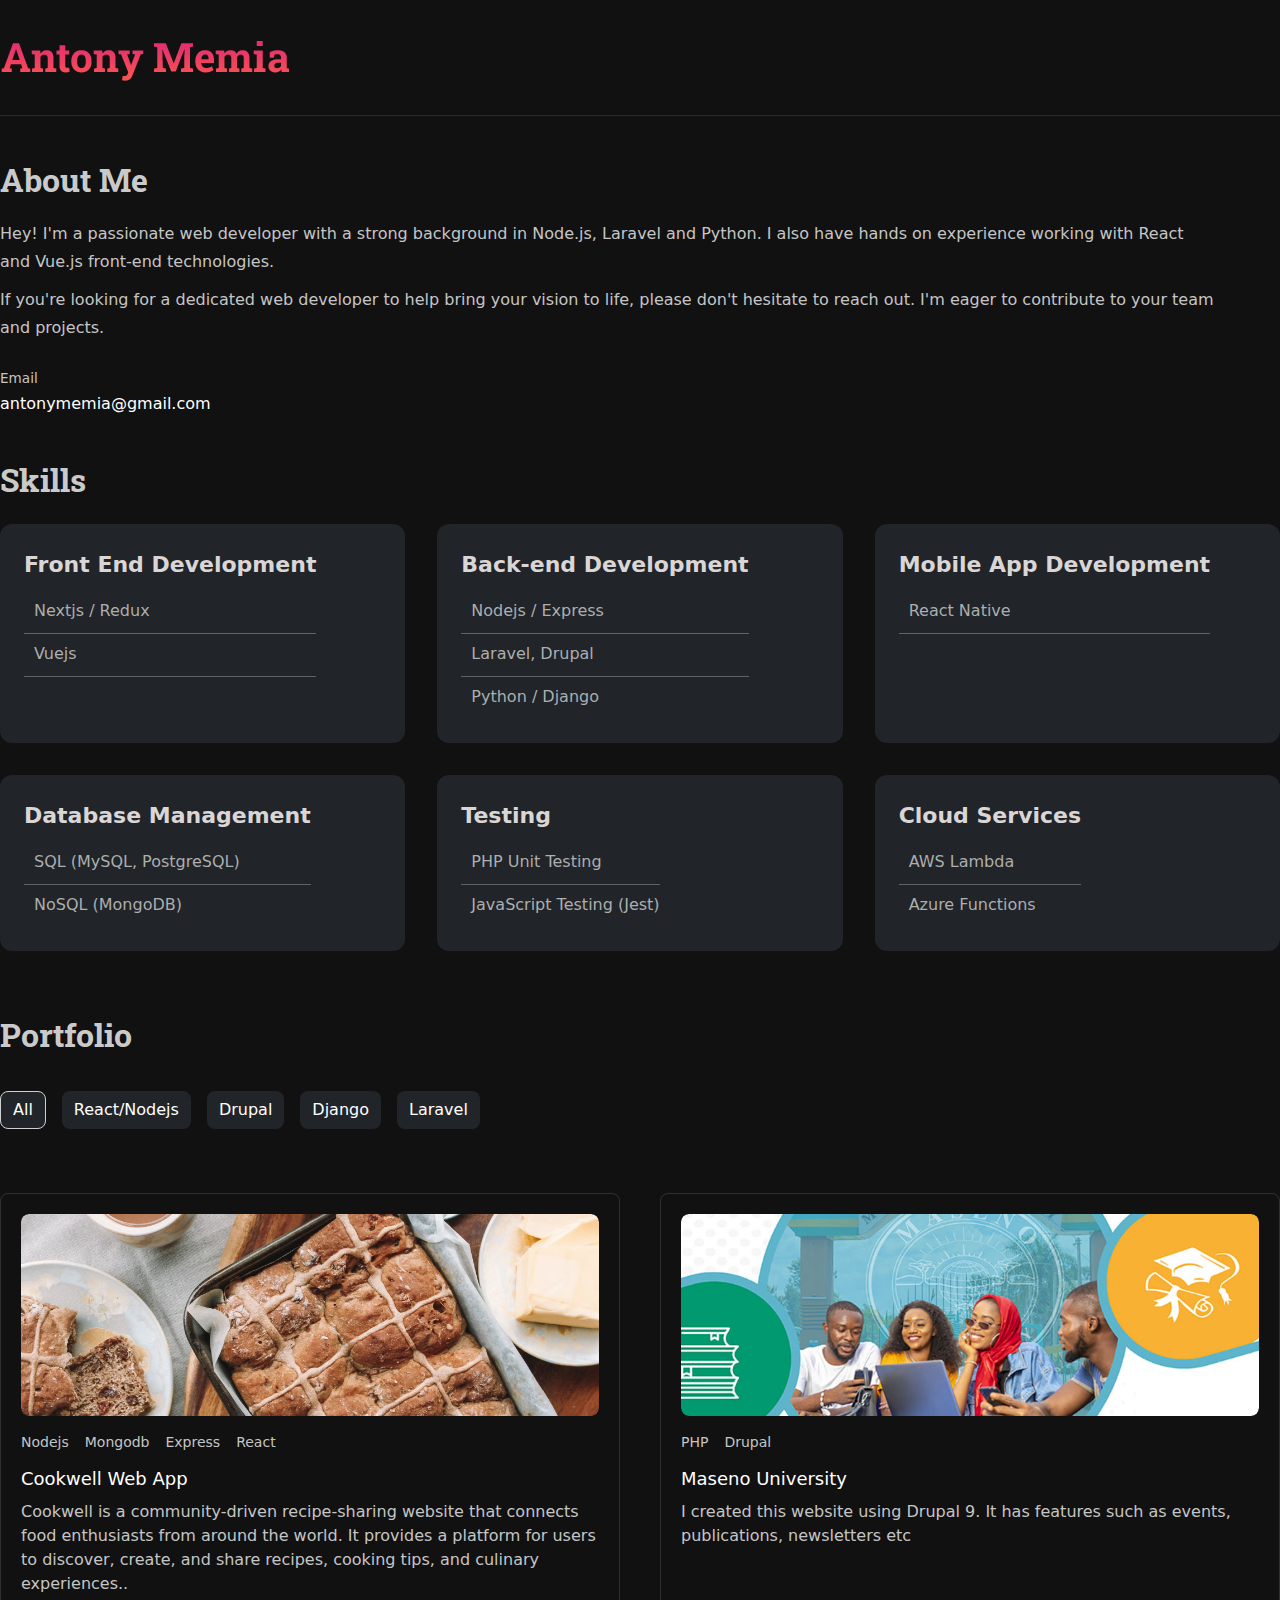
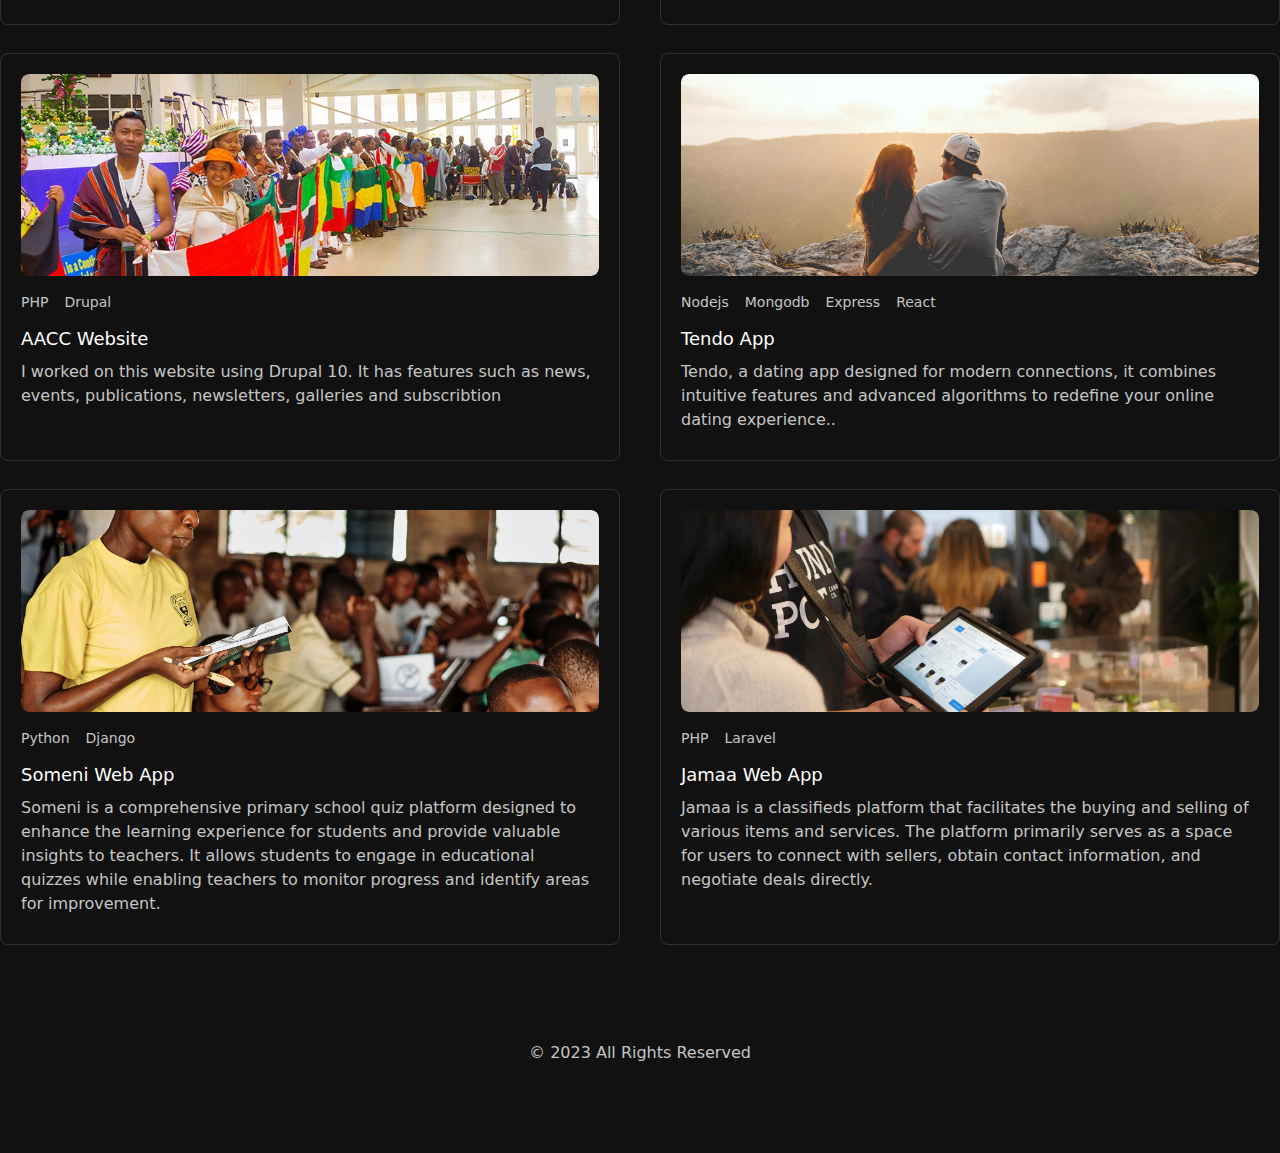
==== commit 05cbfbbd: "changed portfolio categories" ====
--- a/index.html
+++ b/index.html
@@ -5,8 +5,8 @@
     <link rel="icon" type="image/svg+xml" href="/favicon.jpg" />
     <meta name="viewport" content="width=device-width, initial-scale=1.0" />
     <title>Vite + React</title>
-    <script type="module" crossorigin src="/assets/index-9206b516.js"></script>
-    <link rel="stylesheet" href="/assets/index-9b595a95.css">
+    <script type="module" crossorigin src="/assets/index-b5d78053.js"></script>
+    <link rel="stylesheet" href="/assets/index-34b68298.css">
   </head>
   <body>
     <div id="root"></div>
--- a/assets/index-34b68298.css
+++ b/assets/index-34b68298.css
@@ -0,0 +1 @@
+@import"https://fonts.googleapis.com/css2?family=Poppins:wght@300;400;500;600;700;800;900&family=Roboto+Slab:wght@300;400;500;600;700;800;900&display=swap";*,:before,:after{box-sizing:border-box;border-width:0;border-style:solid;border-color:currentColor}:before,:after{--tw-content: ""}html{line-height:1.5;-webkit-text-size-adjust:100%;-moz-tab-size:4;-o-tab-size:4;tab-size:4;font-family:ui-sans-serif,system-ui,-apple-system,BlinkMacSystemFont,Segoe UI,Roboto,Helvetica Neue,Arial,Noto Sans,sans-serif,"Apple Color Emoji","Segoe UI Emoji",Segoe UI Symbol,"Noto Color Emoji"}body{margin:0;line-height:inherit}hr{height:0;color:inherit;border-top-width:1px}abbr:where([title]){-webkit-text-decoration:underline dotted;text-decoration:underline dotted}h1,h2,h3,h4,h5,h6{font-size:inherit;font-weight:inherit}a{color:inherit;text-decoration:inherit}b,strong{font-weight:bolder}code,kbd,samp,pre{font-family:ui-monospace,SFMono-Regular,Menlo,Monaco,Consolas,Liberation Mono,Courier New,monospace;font-size:1em}small{font-size:80%}sub,sup{font-size:75%;line-height:0;position:relative;vertical-align:baseline}sub{bottom:-.25em}sup{top:-.5em}table{text-indent:0;border-color:inherit;border-collapse:collapse}button,input,optgroup,select,textarea{font-family:inherit;font-size:100%;font-weight:inherit;line-height:inherit;color:inherit;margin:0;padding:0}button,select{text-transform:none}button,[type=button],[type=reset],[type=submit]{-webkit-appearance:button;background-color:transparent;background-image:none}:-moz-focusring{outline:auto}:-moz-ui-invalid{box-shadow:none}progress{vertical-align:baseline}::-webkit-inner-spin-button,::-webkit-outer-spin-button{height:auto}[type=search]{-webkit-appearance:textfield;outline-offset:-2px}::-webkit-search-decoration{-webkit-appearance:none}::-webkit-file-upload-button{-webkit-appearance:button;font:inherit}summary{display:list-item}blockquote,dl,dd,h1,h2,h3,h4,h5,h6,hr,figure,p,pre{margin:0}fieldset{margin:0;padding:0}legend{padding:0}ol,ul,menu{list-style:none;margin:0;padding:0}textarea{resize:vertical}input::-moz-placeholder,textarea::-moz-placeholder{opacity:1;color:#9ca3af}input::placeholder,textarea::placeholder{opacity:1;color:#9ca3af}button,[role=button]{cursor:pointer}:disabled{cursor:default}img,svg,video,canvas,audio,iframe,embed,object{display:block;vertical-align:middle}img,video{max-width:100%;height:auto}*,:before,:after{--tw-border-spacing-x: 0;--tw-border-spacing-y: 0;--tw-translate-x: 0;--tw-translate-y: 0;--tw-rotate: 0;--tw-skew-x: 0;--tw-skew-y: 0;--tw-scale-x: 1;--tw-scale-y: 1;--tw-pan-x: ;--tw-pan-y: ;--tw-pinch-zoom: ;--tw-scroll-snap-strictness: proximity;--tw-ordinal: ;--tw-slashed-zero: ;--tw-numeric-figure: ;--tw-numeric-spacing: ;--tw-numeric-fraction: ;--tw-ring-inset: ;--tw-ring-offset-width: 0px;--tw-ring-offset-color: #fff;--tw-ring-color: rgb(59 130 246 / .5);--tw-ring-offset-shadow: 0 0 #0000;--tw-ring-shadow: 0 0 #0000;--tw-shadow: 0 0 #0000;--tw-shadow-colored: 0 0 #0000;--tw-blur: ;--tw-brightness: ;--tw-contrast: ;--tw-grayscale: ;--tw-hue-rotate: ;--tw-invert: ;--tw-saturate: ;--tw-sepia: ;--tw-drop-shadow: ;--tw-backdrop-blur: ;--tw-backdrop-brightness: ;--tw-backdrop-contrast: ;--tw-backdrop-grayscale: ;--tw-backdrop-hue-rotate: ;--tw-backdrop-invert: ;--tw-backdrop-opacity: ;--tw-backdrop-saturate: ;--tw-backdrop-sepia: }::-webkit-backdrop{--tw-border-spacing-x: 0;--tw-border-spacing-y: 0;--tw-translate-x: 0;--tw-translate-y: 0;--tw-rotate: 0;--tw-skew-x: 0;--tw-skew-y: 0;--tw-scale-x: 1;--tw-scale-y: 1;--tw-pan-x: ;--tw-pan-y: ;--tw-pinch-zoom: ;--tw-scroll-snap-strictness: proximity;--tw-ordinal: ;--tw-slashed-zero: ;--tw-numeric-figure: ;--tw-numeric-spacing: ;--tw-numeric-fraction: ;--tw-ring-inset: ;--tw-ring-offset-width: 0px;--tw-ring-offset-color: #fff;--tw-ring-color: rgb(59 130 246 / .5);--tw-ring-offset-shadow: 0 0 #0000;--tw-ring-shadow: 0 0 #0000;--tw-shadow: 0 0 #0000;--tw-shadow-colored: 0 0 #0000;--tw-blur: ;--tw-brightness: ;--tw-contrast: ;--tw-grayscale: ;--tw-hue-rotate: ;--tw-invert: ;--tw-saturate: ;--tw-sepia: ;--tw-drop-shadow: ;--tw-backdrop-blur: ;--tw-backdrop-brightness: ;--tw-backdrop-contrast: ;--tw-backdrop-grayscale: ;--tw-backdrop-hue-rotate: ;--tw-backdrop-invert: ;--tw-backdrop-opacity: ;--tw-backdrop-saturate: ;--tw-backdrop-sepia: }::backdrop{--tw-border-spacing-x: 0;--tw-border-spacing-y: 0;--tw-translate-x: 0;--tw-translate-y: 0;--tw-rotate: 0;--tw-skew-x: 0;--tw-skew-y: 0;--tw-scale-x: 1;--tw-scale-y: 1;--tw-pan-x: ;--tw-pan-y: ;--tw-pinch-zoom: ;--tw-scroll-snap-strictness: proximity;--tw-ordinal: ;--tw-slashed-zero: ;--tw-numeric-figure: ;--tw-numeric-spacing: ;--tw-numeric-fraction: ;--tw-ring-inset: ;--tw-ring-offset-width: 0px;--tw-ring-offset-color: #fff;--tw-ring-color: rgb(59 130 246 / .5);--tw-ring-offset-shadow: 0 0 #0000;--tw-ring-shadow: 0 0 #0000;--tw-shadow: 0 0 #0000;--tw-shadow-colored: 0 0 #0000;--tw-blur: ;--tw-brightness: ;--tw-contrast: ;--tw-grayscale: ;--tw-hue-rotate: ;--tw-invert: ;--tw-saturate: ;--tw-sepia: ;--tw-drop-shadow: ;--tw-backdrop-blur: ;--tw-backdrop-brightness: ;--tw-backdrop-contrast: ;--tw-backdrop-grayscale: ;--tw-backdrop-hue-rotate: ;--tw-backdrop-invert: ;--tw-backdrop-opacity: ;--tw-backdrop-saturate: ;--tw-backdrop-sepia: }.container{width:100%;margin-right:auto;margin-left:auto}@media (min-width: 100%){.container{max-width:100%}}@media (min-width: 992px){.container{max-width:992px}}@media (min-width: 1280px){.container{max-width:1280px}}.about-box{display:flex;gap:1rem;border-radius:.75rem;--tw-border-opacity: 1;border-color:rgb(33 36 37 / var(--tw-border-opacity));padding:1.5rem}.dark .about-box{border-width:2px}.after-effect{position:relative;display:inline-block;transform:translate(var(--tw-translate-x),var(--tw-translate-y)) rotate(var(--tw-rotate)) skew(var(--tw-skew-x)) skewY(var(--tw-skew-y)) scaleX(var(--tw-scale-x)) scaleY(var(--tw-scale-y));--tw-gradient-from: #FA5252;--tw-gradient-to: rgb(250 82 82 / 0);--tw-gradient-stops: var(--tw-gradient-from), var(--tw-gradient-to);--tw-gradient-to: #DD2476;font-family:Roboto Slab,serif;font-size:2.5rem;font-weight:700}.after-effect:after{position:absolute;top:50%;height:.125rem;--tw-translate-y: -50%;transform:translate(var(--tw-translate-x),var(--tw-translate-y)) rotate(var(--tw-rotate)) skew(var(--tw-skew-x)) skewY(var(--tw-skew-y)) scaleX(var(--tw-scale-x)) scaleY(var(--tw-scale-y));border-radius:.375rem;background-image:linear-gradient(to right,var(--tw-gradient-stops));--tw-content: "";content:var(--tw-content)}.dark .after-effect{--tw-text-opacity: 1;color:rgb(255 255 255 / var(--tw-text-opacity))}@media (min-width: 768px){.after-effect:after{content:var(--tw-content);width:12rem}}.resume-btn{cursor:default;border-radius:.5rem;--tw-bg-opacity: 1;background-color:rgb(237 242 242 / var(--tw-bg-opacity));padding:.5rem 1.25rem;--tw-text-opacity: 1;color:rgb(68 86 108 / var(--tw-text-opacity))}.dark .resume-btn{--tw-bg-opacity: 1;background-color:rgb(28 28 28 / var(--tw-bg-opacity));--tw-text-opacity: 1;color:rgb(166 166 166 / var(--tw-text-opacity))}.socialbtn{display:flex;height:2.5rem;width:2.5rem;align-items:center;justify-content:center;border-radius:.5rem;--tw-bg-opacity: 1;background-color:rgb(243 246 246 / var(--tw-bg-opacity));--tw-gradient-from: #FA5252;--tw-gradient-to: rgb(250 82 82 / 0);--tw-gradient-stops: var(--tw-gradient-from), var(--tw-gradient-to);--tw-gradient-to: #DD2476;transition-property:color,background-color,border-color,fill,stroke,-webkit-text-decoration-color;transition-property:color,background-color,border-color,text-decoration-color,fill,stroke;transition-property:color,background-color,border-color,text-decoration-color,fill,stroke,-webkit-text-decoration-color;transition-duration:.3s;transition-timing-function:cubic-bezier(.4,0,.2,1)}.socialbtn:hover{background-image:linear-gradient(to right,var(--tw-gradient-stops));--tw-text-opacity: 1;color:rgb(255 255 255 / var(--tw-text-opacity))}.dark .socialbtn{--tw-bg-opacity: 1;background-color:rgb(33 36 37 / var(--tw-bg-opacity))}.fillter-btn{cursor:pointer;--tw-text-opacity: 1;color:rgb(68 86 108 / var(--tw-text-opacity));transition-property:color,background-color,border-color,fill,stroke,opacity,box-shadow,transform,filter,-webkit-text-decoration-color,-webkit-backdrop-filter;transition-property:color,background-color,border-color,text-decoration-color,fill,stroke,opacity,box-shadow,transform,filter,backdrop-filter;transition-property:color,background-color,border-color,text-decoration-color,fill,stroke,opacity,box-shadow,transform,filter,backdrop-filter,-webkit-text-decoration-color,-webkit-backdrop-filter;transition-timing-function:cubic-bezier(.4,0,.2,1);transition-duration:.3s}.fillter-btn:hover{--tw-text-opacity: 1;color:rgb(250 82 82 / var(--tw-text-opacity))}.dark .fillter-btn{--tw-text-opacity: 1;color:rgb(166 166 166 / var(--tw-text-opacity))}.mobile-menu-items{display:flex;cursor:pointer;align-items:center;padding-top:.625rem;padding-bottom:.625rem;padding-left:1rem;font-family:Poppins,sans-serif;font-size:.8125rem;font-weight:500;--tw-text-opacity: 1;color:rgb(68 86 108 / var(--tw-text-opacity));transition-property:color,background-color,border-color,fill,stroke,-webkit-text-decoration-color;transition-property:color,background-color,border-color,text-decoration-color,fill,stroke;transition-property:color,background-color,border-color,text-decoration-color,fill,stroke,-webkit-text-decoration-color;transition-duration:.3s;transition-timing-function:cubic-bezier(.4,0,.2,1)}.mobile-menu-items:hover{--tw-text-opacity: 1;color:rgb(250 82 82 / var(--tw-text-opacity))}.dark .mobile-menu-items{--tw-text-opacity: 1;color:rgb(255 255 255 / var(--tw-text-opacity))}.dark .mobile-menu-items:hover{--tw-text-opacity: 1;color:rgb(250 82 82 / var(--tw-text-opacity))}@media (min-width: 768px){.mobile-menu-items{padding-left:1rem;padding-right:1rem}}@media (min-width: 1280px){.mobile-menu-items{padding-left:1.25rem;padding-right:1.25rem}}.mobile-menu-items-active{display:flex;cursor:pointer;align-items:center;padding-top:.625rem;padding-bottom:.625rem;padding-left:1rem;font-family:Poppins,sans-serif;font-size:.8125rem;font-weight:500;--tw-text-opacity: 1;color:rgb(250 82 82 / var(--tw-text-opacity));transition-property:color,background-color,border-color,fill,stroke,-webkit-text-decoration-color;transition-property:color,background-color,border-color,text-decoration-color,fill,stroke;transition-property:color,background-color,border-color,text-decoration-color,fill,stroke,-webkit-text-decoration-color;transition-duration:.3s;transition-timing-function:cubic-bezier(.4,0,.2,1)}.mobile-menu-items-active:hover,.dark .mobile-menu-items-active,.dark .mobile-menu-items-active:hover{--tw-text-opacity: 1;color:rgb(250 82 82 / var(--tw-text-opacity))}@media (min-width: 768px){.mobile-menu-items-active{padding-left:1rem;padding-right:1rem}}@media (min-width: 1280px){.mobile-menu-items-active{padding-left:1.25rem;padding-right:1.25rem}}.dark-light-btn{display:flex;height:40px;width:40px;cursor:pointer;align-items:center;justify-content:center;border-radius:9999px;--tw-bg-opacity: 1;background-color:rgb(255 255 255 / var(--tw-bg-opacity));--tw-text-opacity: 1;color:rgb(0 0 0 / var(--tw-text-opacity));transition-property:all;transition-duration:.3s;transition-timing-function:cubic-bezier(.4,0,.2,1)}.dark-light-btn:hover{--tw-bg-opacity: 1;background-color:rgb(239 64 96 / var(--tw-bg-opacity));--tw-text-opacity: 1;color:rgb(255 255 255 / var(--tw-text-opacity))}.dark .dark-light-btn{--tw-bg-opacity: 1;background-color:rgb(77 77 77 / var(--tw-bg-opacity));--tw-text-opacity: 1;color:rgb(255 255 255 / var(--tw-text-opacity))}.dark .dark-light-btn:hover{--tw-bg-opacity: 1;background-color:rgb(239 64 96 / var(--tw-bg-opacity));--tw-text-opacity: 1;color:rgb(255 255 255 / var(--tw-text-opacity))}@media (min-width: 1024px){.dark-light-btn{height:50px;width:50px}}.menu-active{margin-left:.625rem;margin-right:.625rem;display:flex;height:5rem;width:5rem;cursor:pointer;flex-direction:column;align-items:center;justify-content:center;border-radius:10px;--tw-bg-opacity: 1;background-color:rgb(243 246 246 / var(--tw-bg-opacity));--tw-gradient-from: #FA5252;--tw-gradient-to: rgb(250 82 82 / 0);--tw-gradient-stops: var(--tw-gradient-from), var(--tw-gradient-to);--tw-gradient-to: #DD2476;font-family:Poppins,sans-serif;font-size:.8125rem;font-weight:500;--tw-text-opacity: 1;color:rgb(68 86 108 / var(--tw-text-opacity));transition-property:all;transition-duration:.3s;transition-timing-function:cubic-bezier(.4,0,.2,1)}.menu-active:hover{background-image:linear-gradient(to right,var(--tw-gradient-stops));--tw-text-opacity: 1;color:rgb(255 255 255 / var(--tw-text-opacity))}.dark .menu-active{--tw-bg-opacity: 1;background-color:rgb(33 36 37 / var(--tw-bg-opacity));--tw-text-opacity: 1;color:rgb(166 166 166 / var(--tw-text-opacity))}.dark .menu-active:hover{--tw-text-opacity: 1;color:rgb(255 255 255 / var(--tw-text-opacity))}@media (min-width: 1024px){.menu-active{background-image:linear-gradient(to right,var(--tw-gradient-stops));--tw-text-opacity: 1;color:rgb(255 255 255 / var(--tw-text-opacity))}.dark .menu-active{--tw-text-opacity: 1;color:rgb(255 255 255 / var(--tw-text-opacity))}}.menu-item{margin-left:.625rem;margin-right:.625rem;display:flex;height:5rem;width:5rem;cursor:pointer;flex-direction:column;align-items:center;justify-content:center;border-radius:10px;--tw-bg-opacity: 1;background-color:rgb(243 246 246 / var(--tw-bg-opacity));--tw-gradient-from: #FA5252;--tw-gradient-to: rgb(250 82 82 / 0);--tw-gradient-stops: var(--tw-gradient-from), var(--tw-gradient-to);--tw-gradient-to: #DD2476;font-family:Poppins,sans-serif;font-size:.8125rem;font-weight:500;--tw-text-opacity: 1;color:rgb(68 86 108 / var(--tw-text-opacity));transition-property:all;transition-duration:.3s;transition-timing-function:cubic-bezier(.4,0,.2,1)}.menu-item:hover{background-image:linear-gradient(to right,var(--tw-gradient-stops));--tw-text-opacity: 1;color:rgb(255 255 255 / var(--tw-text-opacity))}.dark .menu-item{--tw-bg-opacity: 1;background-color:rgb(33 36 37 / var(--tw-bg-opacity));--tw-text-opacity: 1;color:rgb(166 166 166 / var(--tw-text-opacity))}.dark .menu-item:hover{--tw-text-opacity: 1;color:rgb(255 255 255 / var(--tw-text-opacity))}.dowanload-btn{margin-left:auto;margin-right:auto;margin-top:1.5rem;display:flex;align-items:center;border-radius:35px;background-image:linear-gradient(to right,var(--tw-gradient-stops));--tw-gradient-from: #FA5252;--tw-gradient-to: rgb(250 82 82 / 0);--tw-gradient-from: #DD2476;--tw-gradient-to: rgb(221 36 118 / 0);--tw-gradient-stops: var(--tw-gradient-from), var(--tw-gradient-to);--tw-gradient-to: #DD2476;--tw-gradient-to: #fa5252ef;padding:.75rem 2rem;font-size:1.125rem;--tw-text-opacity: 1;color:rgb(255 255 255 / var(--tw-text-opacity));transition-property:color,background-color,border-color,fill,stroke,opacity,box-shadow,transform,filter,-webkit-text-decoration-color,-webkit-backdrop-filter;transition-property:color,background-color,border-color,text-decoration-color,fill,stroke,opacity,box-shadow,transform,filter,backdrop-filter;transition-property:color,background-color,border-color,text-decoration-color,fill,stroke,opacity,box-shadow,transform,filter,backdrop-filter,-webkit-text-decoration-color,-webkit-backdrop-filter;transition-timing-function:cubic-bezier(.4,0,.2,1);transition-duration:.2s;transition-timing-function:linear}.dowanload-btn:hover{background-image:linear-gradient(to left,var(--tw-gradient-stops))}.menu-toggle-btn{margin-left:.75rem;display:flex;height:40px;width:40px;cursor:pointer;align-items:center;justify-content:center;border-radius:9999px;--tw-bg-opacity: 1;background-color:rgb(255 255 255 / var(--tw-bg-opacity));--tw-text-opacity: 1;color:rgb(0 0 0 / var(--tw-text-opacity));transition-property:all;transition-duration:.3s;transition-timing-function:cubic-bezier(.4,0,.2,1)}.menu-toggle-btn:hover{--tw-bg-opacity: 1;background-color:rgb(239 64 96 / var(--tw-bg-opacity));--tw-text-opacity: 1;color:rgb(255 255 255 / var(--tw-text-opacity))}@media (min-width: 1024px){.menu-toggle-btn{display:none;width:50px}}.modal-container{position:absolute;left:50%;top:50%;margin-left:auto;margin-right:auto;display:flex;display:none;width:100%;--tw-translate-x: -50%;--tw-translate-y: -50%;transform:translate(var(--tw-translate-x),var(--tw-translate-y)) rotate(var(--tw-rotate)) skew(var(--tw-skew-x)) skewY(var(--tw-skew-y)) scaleX(var(--tw-scale-x)) scaleY(var(--tw-scale-y));align-items:center;border-radius:.75rem;--tw-bg-opacity: 1;background-color:rgb(255 255 255 / var(--tw-bg-opacity));padding:1rem;--tw-shadow: 0 10px 15px -3px rgb(0 0 0 / .1), 0 4px 6px -4px rgb(0 0 0 / .1);--tw-shadow-colored: 0 10px 15px -3px var(--tw-shadow-color), 0 4px 6px -4px var(--tw-shadow-color);box-shadow:var(--tw-ring-offset-shadow, 0 0 #0000),var(--tw-ring-shadow, 0 0 #0000),var(--tw-shadow)}.dark .modal-container{--tw-bg-opacity: 1;background-color:rgb(50 50 50 / var(--tw-bg-opacity))}@media (min-width: 768px){.modal-container{width:83.333333%;padding:2rem}}@media (min-width: 1024px){.modal-container{width:850px}}.dot-icon{position:relative;transform:translate(var(--tw-translate-x),var(--tw-translate-y)) rotate(var(--tw-rotate)) skew(var(--tw-skew-x)) skewY(var(--tw-skew-y)) scaleX(var(--tw-scale-x)) scaleY(var(--tw-scale-y));padding-left:1.5rem}.dot-icon:after{position:absolute;left:.5rem;top:50%;height:.25rem;width:.25rem;--tw-translate-y: -50%;transform:translate(var(--tw-translate-x),var(--tw-translate-y)) rotate(var(--tw-rotate)) skew(var(--tw-skew-x)) skewY(var(--tw-skew-y)) scaleX(var(--tw-scale-x)) scaleY(var(--tw-scale-y));border-radius:9999px;content:var(--tw-content);--tw-bg-opacity: 1;background-color:rgb(68 86 108 / var(--tw-bg-opacity))}.comment-btn{margin-top:2rem;display:flex;align-items:center;border-radius:35px;background-image:linear-gradient(to right,var(--tw-gradient-stops));--tw-gradient-from: #FA5252;--tw-gradient-to: rgb(250 82 82 / 0);--tw-gradient-from: #DD2476;--tw-gradient-to: rgb(221 36 118 / 0);--tw-gradient-stops: var(--tw-gradient-from), var(--tw-gradient-to);--tw-gradient-to: #DD2476;--tw-gradient-to: #fa5252ef;padding-left:2rem;padding-right:2rem;padding-top:12px;padding-bottom:12px;font-size:1.125rem;--tw-text-opacity: 1;color:rgb(255 255 255 / var(--tw-text-opacity));transition-property:color,background-color,border-color,fill,stroke,opacity,box-shadow,transform,filter,-webkit-text-decoration-color,-webkit-backdrop-filter;transition-property:color,background-color,border-color,text-decoration-color,fill,stroke,opacity,box-shadow,transform,filter,backdrop-filter;transition-property:color,background-color,border-color,text-decoration-color,fill,stroke,opacity,box-shadow,transform,filter,backdrop-filter,-webkit-text-decoration-color,-webkit-backdrop-filter;transition-timing-function:cubic-bezier(.4,0,.2,1);transition-duration:.2s;transition-timing-function:linear}.comment-btn:hover{background-image:linear-gradient(to left,var(--tw-gradient-stops))}.section-bg{width:100%;margin-right:auto;margin-left:auto}@media (min-width: 100%){.section-bg{max-width:100%}}@media (min-width: 992px){.section-bg{max-width:992px}}@media (min-width: 1280px){.section-bg{max-width:1280px}}.section-bg{display:flex;width:100%;justify-content:space-between;--tw-bg-opacity: 1;background-color:rgb(243 246 246 / var(--tw-bg-opacity));padding-top:1.25rem;padding-bottom:1.25rem}.dark .section-bg{--tw-bg-opacity: 1;background-color:rgb(0 0 0 / var(--tw-bg-opacity))}@media (min-width: 1024px){.section-bg{background-color:transparent;padding-left:0;padding-right:0;padding-top:50px}.dark .section-bg{background-color:transparent}}.preview-img{margin-left:auto;margin-right:auto;width:100%;border-radius:12px;border-width:4px;border-style:solid;--tw-border-opacity: 1;border-color:rgb(30 41 59 / var(--tw-border-opacity));text-align:center;--tw-shadow-color: #a1a1aa;--tw-shadow: var(--tw-shadow-colored);transition-property:color,background-color,border-color,fill,stroke,opacity,box-shadow,transform,filter,-webkit-text-decoration-color,-webkit-backdrop-filter;transition-property:color,background-color,border-color,text-decoration-color,fill,stroke,opacity,box-shadow,transform,filter,backdrop-filter;transition-property:color,background-color,border-color,text-decoration-color,fill,stroke,opacity,box-shadow,transform,filter,backdrop-filter,-webkit-text-decoration-color,-webkit-backdrop-filter;transition-timing-function:cubic-bezier(.4,0,.2,1);transition-duration:.5s}.preview-img:hover{--tw-border-opacity: 1;border-color:rgb(100 116 139 / var(--tw-border-opacity))}.menu-item-two-active{margin-left:.625rem;margin-right:.625rem;display:flex;cursor:pointer;align-items:center;border-radius:.375rem;--tw-bg-opacity: 1;background-color:rgb(255 255 255 / var(--tw-bg-opacity));background-image:linear-gradient(to right,var(--tw-gradient-stops));--tw-gradient-from: #FA5252;--tw-gradient-to: rgb(250 82 82 / 0);--tw-gradient-stops: var(--tw-gradient-from), var(--tw-gradient-to);--tw-gradient-to: #DD2476;padding-top:.625rem;padding-bottom:.625rem;font-family:Poppins,sans-serif;font-size:.8125rem;font-weight:500;--tw-text-opacity: 1;color:rgb(255 255 255 / var(--tw-text-opacity));transition-property:all;transition-duration:.3s;transition-timing-function:cubic-bezier(.4,0,.2,1)}.menu-item-two-active:hover{background-image:linear-gradient(to right,var(--tw-gradient-stops));--tw-text-opacity: 1;color:rgb(255 255 255 / var(--tw-text-opacity))}.dark .menu-item-two-active{--tw-bg-opacity: 1;background-color:rgb(33 36 37 / var(--tw-bg-opacity));--tw-text-opacity: 1;color:rgb(255 255 255 / var(--tw-text-opacity))}.dark .menu-item-two-active:hover{--tw-text-opacity: 1;color:rgb(255 255 255 / var(--tw-text-opacity))}@media (min-width: 768px){.menu-item-two-active{padding-left:1rem;padding-right:1rem}}@media (min-width: 1280px){.menu-item-two-active{padding-left:1.25rem;padding-right:1.25rem}}.menu-item-two{margin-left:.625rem;margin-right:.625rem;display:flex;cursor:pointer;align-items:center;border-radius:.375rem;--tw-bg-opacity: 1;background-color:rgb(255 255 255 / var(--tw-bg-opacity));--tw-gradient-from: #FA5252;--tw-gradient-to: rgb(250 82 82 / 0);--tw-gradient-stops: var(--tw-gradient-from), var(--tw-gradient-to);--tw-gradient-to: #DD2476;padding-top:.625rem;padding-bottom:.625rem;font-family:Poppins,sans-serif;font-size:.8125rem;font-weight:500;--tw-text-opacity: 1;color:rgb(68 86 108 / var(--tw-text-opacity));transition-property:all;transition-duration:.3s;transition-timing-function:cubic-bezier(.4,0,.2,1)}.menu-item-two:hover{background-image:linear-gradient(to right,var(--tw-gradient-stops));--tw-text-opacity: 1;color:rgb(255 255 255 / var(--tw-text-opacity))}.dark .menu-item-two{--tw-bg-opacity: 1;background-color:rgb(33 36 37 / var(--tw-bg-opacity));--tw-text-opacity: 1;color:rgb(166 166 166 / var(--tw-text-opacity))}.dark .menu-item-two:hover{--tw-text-opacity: 1;color:rgb(255 255 255 / var(--tw-text-opacity))}@media (min-width: 768px){.menu-item-two{padding-left:1rem;padding-right:1rem}}@media (min-width: 1280px){.menu-item-two{padding-left:1.25rem;padding-right:1.25rem}}.fixed{position:fixed}.absolute{position:absolute}.relative{position:relative}.sticky{position:-webkit-sticky;position:sticky}.left-0{left:0}.top-20{top:5rem}.top-44{top:11rem}.left-\[50\%\]{left:50%}.top-0{top:0}.top-3{top:.75rem}.z-\[22222222222222\]{z-index:22222222222222}.z-50{z-index:50}.z-\[1111111111\]{z-index:1111111111}.z-0{z-index:0}.-z-10{z-index:-10}.col-span-12{grid-column:span 12 / span 12}.col-span-1{grid-column:span 1 / span 1}.mx-auto{margin-left:auto;margin-right:auto}.my-5{margin-top:1.25rem;margin-bottom:1.25rem}.my-12{margin-top:3rem;margin-bottom:3rem}.my-4{margin-top:1rem;margin-bottom:1rem}.mx-4{margin-left:1rem;margin-right:1rem}.my-6{margin-top:1.5rem;margin-bottom:1.5rem}.mr-2{margin-right:.5rem}.mb-6{margin-bottom:1.5rem}.mt-\[180px\]{margin-top:180px}.-mt-\[140px\]{margin-top:-140px}.mt-6{margin-top:1.5rem}.mb-1{margin-bottom:.25rem}.mb-4{margin-bottom:1rem}.mt-7{margin-top:1.75rem}.ml-2\.5{margin-left:.625rem}.ml-2{margin-left:.5rem}.mr-3{margin-right:.75rem}.ml-auto{margin-left:auto}.mb-10{margin-bottom:2.5rem}.mt-2\.5{margin-top:.625rem}.mt-2{margin-top:.5rem}.mb-3{margin-bottom:.75rem}.mt-12{margin-top:3rem}.mb-2\.5{margin-bottom:.625rem}.mb-2{margin-bottom:.5rem}.mr-2\.5{margin-right:.625rem}.mt-\[30px\]{margin-top:30px}.mt-4{margin-top:1rem}.mt-3{margin-top:.75rem}.mt-8{margin-top:2rem}.mb-12{margin-bottom:3rem}.mb-\[30px\]{margin-bottom:30px}.mt-\[40px\]{margin-top:40px}.mb-8{margin-bottom:2rem}.mb-\[40px\]{margin-bottom:40px}.mb-16{margin-bottom:4rem}.mb-\[100px\]{margin-bottom:100px}.mb-5{margin-bottom:1.25rem}.mr-4{margin-right:1rem}.block{display:block}.inline-block{display:inline-block}.inline{display:inline}.flex{display:flex}.inline-flex{display:inline-flex}.grid{display:grid}.hidden{display:none}.h-\[26px\]{height:26px}.h-screen{height:100vh}.h-\[240px\]{height:240px}.h-\[144px\]{height:144px}.h-10{height:2.5rem}.h-auto{height:auto}.h-\[44px\]{height:44px}.h-full{height:100%}.h-\[100vh\]{height:100vh}.h-\[250px\]{height:250px}.h-\[80vh\]{height:80vh}.h-6{height:1.5rem}.h-20{height:5rem}.h-1{height:.25rem}.max-h-\[60vh\]{max-height:60vh}.min-h-screen{min-height:100vh}.w-full{width:100%}.w-\[240px\]{width:240px}.w-10{width:2.5rem}.w-\[44px\]{width:44px}.w-12{width:3rem}.w-8{width:2rem}.w-\[250px\]{width:250px}.w-6{width:1.5rem}.w-20{width:5rem}.max-w-full{max-width:100%}.max-w-4xl{max-width:56rem}.flex-shrink-0{flex-shrink:0}.origin-\[0\]{transform-origin:0}.-translate-x-\[50\%\]{--tw-translate-x: -50%;transform:translate(var(--tw-translate-x),var(--tw-translate-y)) rotate(var(--tw-rotate)) skew(var(--tw-skew-x)) skewY(var(--tw-skew-y)) scaleX(var(--tw-scale-x)) scaleY(var(--tw-scale-y))}.-translate-y-6{--tw-translate-y: -1.5rem;transform:translate(var(--tw-translate-x),var(--tw-translate-y)) rotate(var(--tw-rotate)) skew(var(--tw-skew-x)) skewY(var(--tw-skew-y)) scaleX(var(--tw-scale-x)) scaleY(var(--tw-scale-y))}.scale-75{--tw-scale-x: .75;--tw-scale-y: .75;transform:translate(var(--tw-translate-x),var(--tw-translate-y)) rotate(var(--tw-rotate)) skew(var(--tw-skew-x)) skewY(var(--tw-skew-y)) scaleX(var(--tw-scale-x)) scaleY(var(--tw-scale-y))}.transform{transform:translate(var(--tw-translate-x),var(--tw-translate-y)) rotate(var(--tw-rotate)) skew(var(--tw-skew-x)) skewY(var(--tw-skew-y)) scaleX(var(--tw-scale-x)) scaleY(var(--tw-scale-y))}.cursor-pointer{cursor:pointer}.appearance-none{-webkit-appearance:none;-moz-appearance:none;appearance:none}.grid-cols-12{grid-template-columns:repeat(12,minmax(0,1fr))}.grid-cols-1{grid-template-columns:repeat(1,minmax(0,1fr))}.flex-col{flex-direction:column}.flex-wrap{flex-wrap:wrap}.items-center{align-items:center}.justify-start{justify-content:flex-start}.justify-center{justify-content:center}.justify-between{justify-content:space-between}.gap-8{gap:2rem}.gap-6{gap:1.5rem}.gap-2{gap:.5rem}.gap-5{gap:1.25rem}.gap-x-10{-moz-column-gap:2.5rem;column-gap:2.5rem}.gap-y-7{row-gap:1.75rem}.gap-x-20{-moz-column-gap:5rem;column-gap:5rem}.gap-x-6{-moz-column-gap:1.5rem;column-gap:1.5rem}.gap-y-6{row-gap:1.5rem}.gap-y-5{row-gap:1.25rem}.gap-x-2\.5{-moz-column-gap:.625rem;column-gap:.625rem}.gap-x-2{-moz-column-gap:.5rem;column-gap:.5rem}.gap-x-3{-moz-column-gap:.75rem;column-gap:.75rem}.gap-y-3{row-gap:.75rem}.space-x-3>:not([hidden])~:not([hidden]){--tw-space-x-reverse: 0;margin-right:calc(.75rem * var(--tw-space-x-reverse));margin-left:calc(.75rem * calc(1 - var(--tw-space-x-reverse)))}.space-y-2\.5>:not([hidden])~:not([hidden]){--tw-space-y-reverse: 0;margin-top:calc(.625rem * calc(1 - var(--tw-space-y-reverse)));margin-bottom:calc(.625rem * var(--tw-space-y-reverse))}.space-y-2>:not([hidden])~:not([hidden]){--tw-space-y-reverse: 0;margin-top:calc(.5rem * calc(1 - var(--tw-space-y-reverse)));margin-bottom:calc(.5rem * var(--tw-space-y-reverse))}.space-x-4>:not([hidden])~:not([hidden]){--tw-space-x-reverse: 0;margin-right:calc(1rem * var(--tw-space-x-reverse));margin-left:calc(1rem * calc(1 - var(--tw-space-x-reverse)))}.space-y-1>:not([hidden])~:not([hidden]){--tw-space-y-reverse: 0;margin-top:calc(.25rem * calc(1 - var(--tw-space-y-reverse)));margin-bottom:calc(.25rem * var(--tw-space-y-reverse))}.space-y-6>:not([hidden])~:not([hidden]){--tw-space-y-reverse: 0;margin-top:calc(1.5rem * calc(1 - var(--tw-space-y-reverse)));margin-bottom:calc(1.5rem * var(--tw-space-y-reverse))}.space-x-2>:not([hidden])~:not([hidden]){--tw-space-x-reverse: 0;margin-right:calc(.5rem * var(--tw-space-x-reverse));margin-left:calc(.5rem * calc(1 - var(--tw-space-x-reverse)))}.overflow-hidden{overflow:hidden}.overflow-y-scroll{overflow-y:scroll}.rounded-\[20px\]{border-radius:20px}.rounded-lg{border-radius:.5rem}.rounded-2xl{border-radius:1rem}.rounded-\[16px\]{border-radius:16px}.rounded-xl{border-radius:.75rem}.rounded-\[35px\]{border-radius:35px}.rounded-md{border-radius:.375rem}.rounded{border-radius:.25rem}.rounded-full{border-radius:9999px}.rounded-b-\[20px\]{border-bottom-right-radius:20px;border-bottom-left-radius:20px}.rounded-b-2xl{border-bottom-right-radius:1rem;border-bottom-left-radius:1rem}.rounded-b-\[6px\]{border-bottom-right-radius:6px;border-bottom-left-radius:6px}.border-0{border-width:0px}.border-\[2px\]{border-width:2px}.border-b{border-bottom-width:1px}.border-b-\[2px\]{border-bottom-width:2px}.border-\[\#E3E3E3\]{--tw-border-opacity: 1;border-color:rgb(227 227 227 / var(--tw-border-opacity))}.border-\[\#B5B5B5\]{--tw-border-opacity: 1;border-color:rgb(181 181 181 / var(--tw-border-opacity))}.border-color-910{--tw-border-opacity: 1;border-color:rgb(166 166 166 / var(--tw-border-opacity))}.border-\[\#212425\]{--tw-border-opacity: 1;border-color:rgb(33 36 37 / var(--tw-border-opacity))}.bg-white{--tw-bg-opacity: 1;background-color:rgb(255 255 255 / var(--tw-bg-opacity))}.bg-\[\#F3F6F6\]{--tw-bg-opacity: 1;background-color:rgb(243 246 246 / var(--tw-bg-opacity))}.bg-\[\#fcf4ff\]{--tw-bg-opacity: 1;background-color:rgb(252 244 255 / var(--tw-bg-opacity))}.bg-\[\#fefaf0\]{--tw-bg-opacity: 1;background-color:rgb(254 250 240 / var(--tw-bg-opacity))}.bg-\[\#fff4f4\]{--tw-bg-opacity: 1;background-color:rgb(255 244 244 / var(--tw-bg-opacity))}.bg-\[\#fff0f8\]{--tw-bg-opacity: 1;background-color:rgb(255 240 248 / var(--tw-bg-opacity))}.bg-\[\#f3faff\]{--tw-bg-opacity: 1;background-color:rgb(243 250 255 / var(--tw-bg-opacity))}.bg-\[\#F8FBFB\]{--tw-bg-opacity: 1;background-color:rgb(248 251 251 / var(--tw-bg-opacity))}.bg-\[\#eefbff\]{--tw-bg-opacity: 1;background-color:rgb(238 251 255 / var(--tw-bg-opacity))}.bg-\[\#f8fbfb\]{--tw-bg-opacity: 1;background-color:rgb(248 251 251 / var(--tw-bg-opacity))}.bg-\[\#ffffff\]{--tw-bg-opacity: 1;background-color:rgb(255 255 255 / var(--tw-bg-opacity))}.bg-gray{--tw-bg-opacity: 1;background-color:rgb(243 246 246 / var(--tw-bg-opacity))}.bg-color-810{--tw-bg-opacity: 1;background-color:rgb(248 251 251 / var(--tw-bg-opacity))}.bg-transparent{background-color:transparent}.bg-\[\#f2f4ff\]{--tw-bg-opacity: 1;background-color:rgb(242 244 255 / var(--tw-bg-opacity))}.bg-indigo-50{--tw-bg-opacity: 1;background-color:rgb(238 242 255 / var(--tw-bg-opacity))}.bg-\[\#000000\]{--tw-bg-opacity: 1;background-color:rgb(0 0 0 / var(--tw-bg-opacity))}.bg-slate-900{--tw-bg-opacity: 1;background-color:rgb(15 23 42 / var(--tw-bg-opacity))}.bg-\[\#111111\]{--tw-bg-opacity: 1;background-color:rgb(17 17 17 / var(--tw-bg-opacity))}.bg-slate-800{--tw-bg-opacity: 1;background-color:rgb(30 41 59 / var(--tw-bg-opacity))}.bg-\[\#33343a\]{--tw-bg-opacity: 1;background-color:rgb(51 52 58 / var(--tw-bg-opacity))}.bg-\[\#fff0f0\]{--tw-bg-opacity: 1;background-color:rgb(255 240 240 / var(--tw-bg-opacity))}.bg-\[\#fff3fc\]{--tw-bg-opacity: 1;background-color:rgb(255 243 252 / var(--tw-bg-opacity))}.bg-\[\#e9faff\]{--tw-bg-opacity: 1;background-color:rgb(233 250 255 / var(--tw-bg-opacity))}.bg-\[\#fffae9\]{--tw-bg-opacity: 1;background-color:rgb(255 250 233 / var(--tw-bg-opacity))}.bg-\[\#f4f4ff\]{--tw-bg-opacity: 1;background-color:rgb(244 244 255 / var(--tw-bg-opacity))}.bg-\[\#fff1fb\]{--tw-bg-opacity: 1;background-color:rgb(255 241 251 / var(--tw-bg-opacity))}.bg-\[\#eef5fa\]{--tw-bg-opacity: 1;background-color:rgb(238 245 250 / var(--tw-bg-opacity))}.bg-\[\#edf2f2\]{--tw-bg-opacity: 1;background-color:rgb(237 242 242 / var(--tw-bg-opacity))}.bg-\[\#FF6464\]{--tw-bg-opacity: 1;background-color:rgb(255 100 100 / var(--tw-bg-opacity))}.bg-\[\#9272d4\]{--tw-bg-opacity: 1;background-color:rgb(146 114 212 / var(--tw-bg-opacity))}.bg-\[\#5185d4\]{--tw-bg-opacity: 1;background-color:rgb(81 133 212 / var(--tw-bg-opacity))}.bg-\[\#ca56f2\]{--tw-bg-opacity: 1;background-color:rgb(202 86 242 / var(--tw-bg-opacity))}.bg-\[\#fcf9f2\]{--tw-bg-opacity: 1;background-color:rgb(252 249 242 / var(--tw-bg-opacity))}.from-\[\#FA5252\]{--tw-gradient-from: #FA5252;--tw-gradient-to: rgb(250 82 82 / 0);--tw-gradient-stops: var(--tw-gradient-from), var(--tw-gradient-to)}.from-\[\#DD2476\]{--tw-gradient-from: #DD2476;--tw-gradient-to: rgb(221 36 118 / 0);--tw-gradient-stops: var(--tw-gradient-from), var(--tw-gradient-to)}.to-\[\#DD2476\]{--tw-gradient-to: #DD2476}.to-\[\#fa5252ef\]{--tw-gradient-to: #fa5252ef}.bg-cover{background-size:cover}.bg-fixed{background-attachment:fixed}.bg-center{background-position:center}.bg-no-repeat{background-repeat:no-repeat}.object-contain{-o-object-fit:contain;object-fit:contain}.object-cover{-o-object-fit:cover;object-fit:cover}.p-7{padding:1.75rem}.p-\[30px\]{padding:30px}.p-5{padding:1.25rem}.p-\[1px\]{padding:1px}.p-4{padding:1rem}.p-3{padding:.75rem}.p-8{padding:2rem}.p-6{padding:1.5rem}.px-4{padding-left:1rem;padding-right:1rem}.px-6{padding-left:1.5rem;padding-right:1.5rem}.px-5{padding-left:1.25rem;padding-right:1.25rem}.py-1\.5{padding-top:.375rem;padding-bottom:.375rem}.py-1{padding-top:.25rem;padding-bottom:.25rem}.py-2\.5{padding-top:.625rem;padding-bottom:.625rem}.py-2{padding-top:.5rem;padding-bottom:.5rem}.px-2{padding-left:.5rem;padding-right:.5rem}.py-10{padding-top:2.5rem;padding-bottom:2.5rem}.py-6{padding-top:1.5rem;padding-bottom:1.5rem}.py-12{padding-top:3rem;padding-bottom:3rem}.px-0{padding-left:0;padding-right:0}.py-3{padding-top:.75rem;padding-bottom:.75rem}.py-4{padding-top:1rem;padding-bottom:1rem}.py-\[120px\]{padding-top:120px;padding-bottom:120px}.py-5{padding-top:1.25rem;padding-bottom:1.25rem}.pt-\[100px\]{padding-top:100px}.pb-8{padding-bottom:2rem}.pb-2\.5{padding-bottom:.625rem}.pb-2{padding-bottom:.5rem}.pt-12{padding-top:3rem}.pt-4{padding-top:1rem}.pb-12{padding-bottom:3rem}.pb-5{padding-bottom:1.25rem}.pt-8{padding-top:2rem}.pr-4{padding-right:1rem}.pr-3{padding-right:.75rem}.pl-5{padding-left:1.25rem}.pt-3{padding-top:.75rem}.pb-4{padding-bottom:1rem}.pl-4{padding-left:1rem}.pb-\[90px\]{padding-bottom:90px}.pt-\[20px\]{padding-top:20px}.pt-\[80px\]{padding-top:80px}.pb-\[100px\]{padding-bottom:100px}.pt-\[40px\]{padding-top:40px}.pt-5{padding-top:1.25rem}.text-left{text-align:left}.text-center{text-align:center}.font-robotoSlab{font-family:Roboto Slab,serif}.font-poppins{font-family:Poppins,sans-serif}.text-xl{font-size:1.25rem}.text-\[26px\]{font-size:26px}.text-xs{font-size:.75rem}.text-\[35px\]{font-size:35px}.text-\[22px\]{font-size:22px}.text-6xl{font-size:1.75rem}.text-5xl{font-size:1.625rem}.text-base{font-size:1rem}.text-4xl{font-size:1.5625rem}.text-2xl{font-size:1.375rem}.text-tiny{font-size:.875rem}.text-lg{font-size:1.125rem}.text-\[15px\]{font-size:15px}.text-\[20px\]{font-size:20px}.text-\[25px\]{font-size:25px}.text-\[32px\]{font-size:32px}.text-\[24px\]{font-size:24px}.text-\[14px\]{font-size:14px}.font-semibold{font-weight:600}.font-bold{font-weight:700}.font-medium{font-weight:500}.font-normal{font-weight:400}.capitalize{text-transform:capitalize}.leading-7{line-height:1.75rem}.leading-8{line-height:2rem}.leading-6{line-height:1.5rem}.text-\[\#7B7B7B\]{--tw-text-opacity: 1;color:rgb(123 123 123 / var(--tw-text-opacity))}.text-\[\#1773EA\]{--tw-text-opacity: 1;color:rgb(23 115 234 / var(--tw-text-opacity))}.text-\[\#1C9CEA\]{--tw-text-opacity: 1;color:rgb(28 156 234 / var(--tw-text-opacity))}.text-\[\#e14a84\]{--tw-text-opacity: 1;color:rgb(225 74 132 / var(--tw-text-opacity))}.text-\[\#0072b1\]{--tw-text-opacity: 1;color:rgb(0 114 177 / var(--tw-text-opacity))}.text-\[\#E93B81\]{--tw-text-opacity: 1;color:rgb(233 59 129 / var(--tw-text-opacity))}.text-\[\#44566C\]{--tw-text-opacity: 1;color:rgb(68 86 108 / var(--tw-text-opacity))}.text-\[\#6AB5B9\]{--tw-text-opacity: 1;color:rgb(106 181 185 / var(--tw-text-opacity))}.text-\[\#FD7590\]{--tw-text-opacity: 1;color:rgb(253 117 144 / var(--tw-text-opacity))}.text-\[\#C17CEB\]{--tw-text-opacity: 1;color:rgb(193 124 235 / var(--tw-text-opacity))}.text-\[\#44566c\],.text-gray-lite{--tw-text-opacity: 1;color:rgb(68 86 108 / var(--tw-text-opacity))}.text-oriange{--tw-text-opacity: 1;color:rgb(233 59 129 / var(--tw-text-opacity))}.text-oriange-lite{--tw-text-opacity: 1;color:rgb(253 117 144 / var(--tw-text-opacity))}.text-green{--tw-text-opacity: 1;color:rgb(106 181 185 / var(--tw-text-opacity))}.text-color-50{--tw-text-opacity: 1;color:rgb(193 124 235 / var(--tw-text-opacity))}.text-black{--tw-text-opacity: 1;color:rgb(0 0 0 / var(--tw-text-opacity))}.text-white{--tw-text-opacity: 1;color:rgb(255 255 255 / var(--tw-text-opacity))}.text-\[\#F95054\]{--tw-text-opacity: 1;color:rgb(249 80 84 / var(--tw-text-opacity))}.text-\[\#FA5252\]{--tw-text-opacity: 1;color:rgb(250 82 82 / var(--tw-text-opacity))}.text-\[\#ddd\]{--tw-text-opacity: 1;color:rgb(221 221 221 / var(--tw-text-opacity))}.text-\[\#aaa\]{--tw-text-opacity: 1;color:rgb(170 170 170 / var(--tw-text-opacity))}.text-\[\#9197a0\]{--tw-text-opacity: 1;color:rgb(145 151 160 / var(--tw-text-opacity))}.text-\[\#ef4060\]{--tw-text-opacity: 1;color:rgb(239 64 96 / var(--tw-text-opacity))}.text-\[\#526377\]{--tw-text-opacity: 1;color:rgb(82 99 119 / var(--tw-text-opacity))}.shadow-md{--tw-shadow: 0 4px 6px -1px rgb(0 0 0 / .1), 0 2px 4px -2px rgb(0 0 0 / .1);--tw-shadow-colored: 0 4px 6px -1px var(--tw-shadow-color), 0 2px 4px -2px var(--tw-shadow-color);box-shadow:var(--tw-ring-offset-shadow, 0 0 #0000),var(--tw-ring-shadow, 0 0 #0000),var(--tw-shadow)}.shadow-icon{--tw-shadow: 0 4px 6px 0px rgba(0, 0, 0, .08);--tw-shadow-colored: 0 4px 6px 0px var(--tw-shadow-color);box-shadow:var(--tw-ring-offset-shadow, 0 0 #0000),var(--tw-ring-shadow, 0 0 #0000),var(--tw-shadow)}.drop-shadow-xl{--tw-drop-shadow: drop-shadow(0 20px 13px rgb(0 0 0 / .03)) drop-shadow(0 8px 5px rgb(0 0 0 / .08));filter:var(--tw-blur) var(--tw-brightness) var(--tw-contrast) var(--tw-grayscale) var(--tw-hue-rotate) var(--tw-invert) var(--tw-saturate) var(--tw-sepia) var(--tw-drop-shadow)}.transition{transition-property:color,background-color,border-color,fill,stroke,opacity,box-shadow,transform,filter,-webkit-text-decoration-color,-webkit-backdrop-filter;transition-property:color,background-color,border-color,text-decoration-color,fill,stroke,opacity,box-shadow,transform,filter,backdrop-filter;transition-property:color,background-color,border-color,text-decoration-color,fill,stroke,opacity,box-shadow,transform,filter,backdrop-filter,-webkit-text-decoration-color,-webkit-backdrop-filter;transition-timing-function:cubic-bezier(.4,0,.2,1);transition-duration:.15s}.transition-colors{transition-property:color,background-color,border-color,fill,stroke,-webkit-text-decoration-color;transition-property:color,background-color,border-color,text-decoration-color,fill,stroke;transition-property:color,background-color,border-color,text-decoration-color,fill,stroke,-webkit-text-decoration-color;transition-timing-function:cubic-bezier(.4,0,.2,1);transition-duration:.15s}.transition-all{transition-property:all;transition-timing-function:cubic-bezier(.4,0,.2,1);transition-duration:.15s}.duration-300{transition-duration:.3s}.duration-200{transition-duration:.2s}.ease-in-out{transition-timing-function:cubic-bezier(.4,0,.2,1)}.ease-in{transition-timing-function:cubic-bezier(.4,0,1,1)}.ease-linear{transition-timing-function:linear}.after\:left-52:after{content:var(--tw-content);left:13rem}.after\:left-32:after{content:var(--tw-content);left:8rem}.after\:left-60:after{content:var(--tw-content);left:15rem}.after\:top-\[76px\]:after{content:var(--tw-content);top:76px}.after\:left-40:after{content:var(--tw-content);left:10rem}.after\:left-48:after{content:var(--tw-content);left:12rem}.after\:left-44:after{content:var(--tw-content);left:11rem}.autofill\:bg-transparent:-webkit-autofill{background-color:transparent}.autofill\:bg-transparent:autofill{background-color:transparent}.autofill\:bg-yellow-200:-webkit-autofill{--tw-bg-opacity: 1;background-color:rgb(254 240 138 / var(--tw-bg-opacity))}.autofill\:bg-yellow-200:autofill{--tw-bg-opacity: 1;background-color:rgb(254 240 138 / var(--tw-bg-opacity))}.autofill\:text-red-900:-webkit-autofill{--tw-text-opacity: 1;color:rgb(127 29 29 / var(--tw-text-opacity))}.autofill\:text-red-900:autofill{--tw-text-opacity: 1;color:rgb(127 29 29 / var(--tw-text-opacity))}.hover\:scale-110:hover{--tw-scale-x: 1.1;--tw-scale-y: 1.1;transform:translate(var(--tw-translate-x),var(--tw-translate-y)) rotate(var(--tw-rotate)) skew(var(--tw-skew-x)) skewY(var(--tw-skew-y)) scaleX(var(--tw-scale-x)) scaleY(var(--tw-scale-y))}.hover\:border-0:hover{border-width:0px}.hover\:border-transparent:hover{border-color:transparent}.hover\:bg-slate-50:hover{--tw-bg-opacity: 1;background-color:rgb(248 250 252 / var(--tw-bg-opacity))}.hover\:bg-gradient-to-r:hover{background-image:linear-gradient(to right,var(--tw-gradient-stops))}.hover\:bg-gradient-to-l:hover{background-image:linear-gradient(to left,var(--tw-gradient-stops))}.hover\:text-\[\#FA5252\]:hover{--tw-text-opacity: 1;color:rgb(250 82 82 / var(--tw-text-opacity))}.hover\:text-white:hover{--tw-text-opacity: 1;color:rgb(255 255 255 / var(--tw-text-opacity))}.hover\:text-\[\#ef4060\]:hover{--tw-text-opacity: 1;color:rgb(239 64 96 / var(--tw-text-opacity))}.hover\:outline-none:hover{outline:2px solid transparent;outline-offset:2px}.focus\:border-\[\#FF6464\]:focus{--tw-border-opacity: 1;border-color:rgb(255 100 100 / var(--tw-border-opacity))}.focus\:border-\[\#5185D4\]:focus{--tw-border-opacity: 1;border-color:rgb(81 133 212 / var(--tw-border-opacity))}.focus\:border-\[\#CA56F2\]:focus{--tw-border-opacity: 1;border-color:rgb(202 86 242 / var(--tw-border-opacity))}.focus\:outline-none:focus{outline:2px solid transparent;outline-offset:2px}.focus\:ring-0:focus{--tw-ring-offset-shadow: var(--tw-ring-inset) 0 0 0 var(--tw-ring-offset-width) var(--tw-ring-offset-color);--tw-ring-shadow: var(--tw-ring-inset) 0 0 0 calc(0px + var(--tw-ring-offset-width)) var(--tw-ring-color);box-shadow:var(--tw-ring-offset-shadow),var(--tw-ring-shadow),var(--tw-shadow, 0 0 #0000)}.group:hover .group-hover\:bg-\[\#525252\]{--tw-bg-opacity: 1;background-color:rgb(82 82 82 / var(--tw-bg-opacity))}.group:hover .group-hover\:text-\[\#aaa\]{--tw-text-opacity: 1;color:rgb(170 170 170 / var(--tw-text-opacity))}.peer:-moz-placeholder-shown~.peer-placeholder-shown\:translate-y-0{--tw-translate-y: 0px;transform:translate(var(--tw-translate-x),var(--tw-translate-y)) rotate(var(--tw-rotate)) skew(var(--tw-skew-x)) skewY(var(--tw-skew-y)) scaleX(var(--tw-scale-x)) scaleY(var(--tw-scale-y))}.peer:placeholder-shown~.peer-placeholder-shown\:translate-y-0{--tw-translate-y: 0px;transform:translate(var(--tw-translate-x),var(--tw-translate-y)) rotate(var(--tw-rotate)) skew(var(--tw-skew-x)) skewY(var(--tw-skew-y)) scaleX(var(--tw-scale-x)) scaleY(var(--tw-scale-y))}.peer:-moz-placeholder-shown~.peer-placeholder-shown\:scale-100{--tw-scale-x: 1;--tw-scale-y: 1;transform:translate(var(--tw-translate-x),var(--tw-translate-y)) rotate(var(--tw-rotate)) skew(var(--tw-skew-x)) skewY(var(--tw-skew-y)) scaleX(var(--tw-scale-x)) scaleY(var(--tw-scale-y))}.peer:placeholder-shown~.peer-placeholder-shown\:scale-100{--tw-scale-x: 1;--tw-scale-y: 1;transform:translate(var(--tw-translate-x),var(--tw-translate-y)) rotate(var(--tw-rotate)) skew(var(--tw-skew-x)) skewY(var(--tw-skew-y)) scaleX(var(--tw-scale-x)) scaleY(var(--tw-scale-y))}.peer:focus~.peer-focus\:left-0{left:0}.peer:focus~.peer-focus\:-translate-y-8{--tw-translate-y: -2rem;transform:translate(var(--tw-translate-x),var(--tw-translate-y)) rotate(var(--tw-rotate)) skew(var(--tw-skew-x)) skewY(var(--tw-skew-y)) scaleX(var(--tw-scale-x)) scaleY(var(--tw-scale-y))}.peer:focus~.peer-focus\:scale-75{--tw-scale-x: .75;--tw-scale-y: .75;transform:translate(var(--tw-translate-x),var(--tw-translate-y)) rotate(var(--tw-rotate)) skew(var(--tw-skew-x)) skewY(var(--tw-skew-y)) scaleX(var(--tw-scale-x)) scaleY(var(--tw-scale-y))}.peer:focus~.peer-focus\:font-medium{font-weight:500}.peer:focus~.peer-focus\:text-\[\#FF6464\]{--tw-text-opacity: 1;color:rgb(255 100 100 / var(--tw-text-opacity))}.peer:focus~.peer-focus\:text-\[\#5185D4\]{--tw-text-opacity: 1;color:rgb(81 133 212 / var(--tw-text-opacity))}.peer:focus~.peer-focus\:text-\[\#CA56F2\]{--tw-text-opacity: 1;color:rgb(202 86 242 / var(--tw-text-opacity))}.dark .dark\:border-2,.dark .dark\:border-\[2px\]{border-width:2px}.dark .dark\:border-\[\#3D3A3A\]{--tw-border-opacity: 1;border-color:rgb(61 58 58 / var(--tw-border-opacity))}.dark .dark\:border-\[\#212425\]{--tw-border-opacity: 1;border-color:rgb(33 36 37 / var(--tw-border-opacity))}.dark .dark\:border-\[\#333333\]{--tw-border-opacity: 1;border-color:rgb(51 51 51 / var(--tw-border-opacity))}.dark .dark\:bg-\[\#1d1d1d\]{--tw-bg-opacity: 1;background-color:rgb(29 29 29 / var(--tw-bg-opacity))}.dark .dark\:bg-\[\#111111\]{--tw-bg-opacity: 1;background-color:rgb(17 17 17 / var(--tw-bg-opacity))}.dark .dark\:bg-\[\#1D1D1D\]{--tw-bg-opacity: 1;background-color:rgb(29 29 29 / var(--tw-bg-opacity))}.dark .dark\:bg-black{--tw-bg-opacity: 1;background-color:rgb(0 0 0 / var(--tw-bg-opacity))}.dark .dark\:bg-transparent{background-color:transparent}.dark .dark\:bg-\[\#0D0D0D\]{--tw-bg-opacity: 1;background-color:rgb(13 13 13 / var(--tw-bg-opacity))}.dark .dark\:bg-color-990,.dark .dark\:bg-\[\#212425\]{--tw-bg-opacity: 1;background-color:rgb(33 36 37 / var(--tw-bg-opacity))}.dark .dark\:bg-\[\#232220\]{--tw-bg-opacity: 1;background-color:rgb(35 34 32 / var(--tw-bg-opacity))}.dark .dark\:bg-\[\#0b0b0b5e\]{background-color:#0b0b0b5e}.dark .dark\:bg-\[\#1c1c1c\]{--tw-bg-opacity: 1;background-color:rgb(28 28 28 / var(--tw-bg-opacity))}.dark .dark\:text-white{--tw-text-opacity: 1;color:rgb(255 255 255 / var(--tw-text-opacity))}.dark .dark\:text-\[\#A6A6A6\],.dark .dark\:text-color-910{--tw-text-opacity: 1;color:rgb(166 166 166 / var(--tw-text-opacity))}.dark .dark\:text-\[\#dedede\]{--tw-text-opacity: 1;color:rgb(222 222 222 / var(--tw-text-opacity))}.dark .dark\:text-\[\#b7b7b7\]{--tw-text-opacity: 1;color:rgb(183 183 183 / var(--tw-text-opacity))}.dark .dark\:hover\:text-\[\#FA5252\]:hover{--tw-text-opacity: 1;color:rgb(250 82 82 / var(--tw-text-opacity))}.dark .dark\:focus\:border-\[\#FF6464\]:focus{--tw-border-opacity: 1;border-color:rgb(255 100 100 / var(--tw-border-opacity))}.peer:focus~.dark .peer-focus\:dark\:text-\[\#FF6464\]{--tw-text-opacity: 1;color:rgb(255 100 100 / var(--tw-text-opacity))}@media (min-width: 640px){.sm\:block{display:block}.sm\:grid-cols-2{grid-template-columns:repeat(2,minmax(0,1fr))}.sm\:px-5{padding-left:1.25rem;padding-right:1.25rem}.sm\:text-3xl{font-size:1.5rem}.sm\:text-lg{font-size:1.125rem}}@media (min-width: 768px){.md\:col-span-4{grid-column:span 4 / span 4}.md\:col-span-8{grid-column:span 8 / span 8}.md\:mx-\[60px\]{margin-left:60px;margin-right:60px}.md\:mx-4{margin-left:1rem;margin-right:1rem}.md\:mt-\[220px\]{margin-top:220px}.md\:mb-0{margin-bottom:0}.md\:mr-12{margin-right:3rem}.md\:mb-\[30px\]{margin-bottom:30px}.md\:mb-\[60px\]{margin-bottom:60px}.md\:block{display:block}.md\:h-\[400px\]{height:400px}.md\:h-\[450px\]{height:450px}.md\:h-\[90vh\]{height:90vh}.md\:h-\[100vh\]{height:100vh}.md\:w-\[330px\]{width:330px}.md\:w-\[125px\]{width:125px}.md\:w-2\/3{width:66.666667%}.md\:grid-cols-2{grid-template-columns:repeat(2,minmax(0,1fr))}.md\:justify-end{justify-content:flex-end}.md\:gap-10{gap:2.5rem}.md\:gap-\[40px\]{gap:40px}.md\:gap-y-6{row-gap:1.5rem}.md\:gap-x-4{-moz-column-gap:1rem;column-gap:1rem}.md\:p-16{padding:4rem}.md\:p-\[48px\]{padding:48px}.md\:py-12{padding-top:3rem;padding-bottom:3rem}.md\:px-10{padding-left:2.5rem;padding-right:2.5rem}.md\:px-8{padding-left:2rem;padding-right:2rem}.md\:py-4{padding-top:1rem;padding-bottom:1rem}.md\:px-12{padding-left:3rem;padding-right:3rem}.md\:px-0{padding-left:0;padding-right:0}.md\:pb-16{padding-bottom:4rem}.md\:pt-\[30px\]{padding-top:30px}.md\:pt-\[40px\]{padding-top:40px}.md\:pr-16{padding-right:4rem}.md\:pl-\[60px\]{padding-left:60px}.md\:text-\[26px\]{font-size:26px}.md\:text-base{font-size:1rem}.md\:text-\[45px\]{font-size:45px}.md\:text-\[32px\]{font-size:32px}.md\:text-xl{font-size:1.25rem}}@media (min-width: 1024px){.lg\:static{position:static}.lg\:col-span-4{grid-column:span 4 / span 4}.lg\:col-span-8{grid-column:span 8 / span 8}.lg\:my-8{margin-top:2rem;margin-bottom:2rem}.lg\:mt-\[220px\]{margin-top:220px}.lg\:mb-0{margin-bottom:0}.lg\:mt-0{margin-top:0}.lg\:mr-16{margin-right:4rem}.lg\:block{display:block}.lg\:flex{display:flex}.lg\:grid{display:grid}.lg\:hidden{display:none}.lg\:h-\[32px\]{height:32px}.lg\:h-\[80vh\]{height:80vh}.lg\:h-\[46px\]{height:46px}.lg\:max-h-\[80vh\]{max-height:80vh}.lg\:w-\[560px\]{width:560px}.lg\:w-\[40\%\]{width:40%}.lg\:w-\[60\%\]{width:60%}.lg\:w-\[50\%\]{width:50%}.lg\:grid-cols-2{grid-template-columns:repeat(2,minmax(0,1fr))}.lg\:grid-cols-3{grid-template-columns:repeat(3,minmax(0,1fr))}.lg\:rounded-2xl{border-radius:1rem}.lg\:bg-transparent{background-color:transparent}.lg\:px-14{padding-left:3.5rem;padding-right:3.5rem}.lg\:px-0{padding-left:0;padding-right:0}.lg\:px-20{padding-left:5rem;padding-right:5rem}.lg\:px-\[60px\]{padding-left:60px;padding-right:60px}.dark .lg\:dark\:bg-transparent{background-color:transparent}}@media (min-width: 1280px){.xl\:mr-16{margin-right:4rem}.xl\:h-\[71vh\]{height:71vh}.xl\:w-\[30\%\]{width:30%}.xl\:w-\[70\%\]{width:70%}.xl\:grid-cols-2{grid-template-columns:repeat(2,minmax(0,1fr))}.xl\:grid-cols-3{grid-template-columns:repeat(3,minmax(0,1fr))}.xl\:grid-cols-4{grid-template-columns:repeat(4,minmax(0,1fr))}.xl\:text-\[32px\]{font-size:32px}}@media (min-width: 1536px){.\32xl\:h-\[280px\]{height:280px}.\32xl\:w-\[280px\]{width:280px}.\32xl\:text-\[42px\]{font-size:42px}}html{font-family:Poppins,sans-serif;scroll-behavior:smooth}p.dark\:text-grey{color:#c5c5c5}.about-box{padding:.8rem}.md\:col-span-2{grid-column:span 2 / span 2}.md\:col-span-10{grid-column:span 10 / span 10}.modal{max-width:800px!important}.scrollbarLight::-webkit-scrollbar,.scrollbarDark::-webkit-scrollbar{width:10px;height:10px}.scrollbarLight::-webkit-scrollbar-track{border-radius:100vh;background:#e9e3e3}.scrollbarLight::-webkit-scrollbar-thumb{background:#797979;border-radius:100vh;border:5px solid #9c9fa1}.scrollbarLight::-webkit-scrollbar-thumb:hover{background:#cfd0d3}.no-scrollbar::-webkit-scrollbar{display:none}.no-scrollbar{-ms-overflow-style:none;scrollbar-width:none}.scrollbarDark::-webkit-scrollbar-track{border-radius:100vh;background:#000000}.scrollbarDark::-webkit-scrollbar-thumb{background:#000000;border-radius:100vh;border:5px solid #4f4f4f}.scrollbarLight::-webkit-scrollbar-thumb:hover{background:#111111}.linked{color:#fff!important}input:-webkit-autofill,input:-webkit-autofill:hover,input:-webkit-autofill:focus{-webkit-text-fill-color:gray;transition:background-color 5000s ease-in-out 0s;background:none!important}.is-active{color:#fa5252!important}.slick-slide{padding:30px}.fillter-btn.is-checked{color:#fa5252}.mymix{min-height:50vh;margin-left:-10px;margin-right:-10px}.three-col .isotop-item,.three-col .grid-sizer{width:33.33%;padding:0 10px}.two-col .isotop-item,.two-col .grid-sizer{width:50%;padding:0 10px}@media (max-width: 1199px){.three-col .isotop-item,.three-col .grid-sizer{width:50%}}@media (max-width: 576px){.three-col .isotop-item,.three-col .grid-sizer,.two-col .isotop-item,.two-col .grid-size{width:100%}}.three-col .isotop-item>div,.two-col .isotop-item>div{margin-bottom:20px}.brand-img{max-width:100%!important;width:auto!important;height:auto!important;overflow:hidden;text-align:center}.owl-carousel .owl-stage{display:flex;align-items:center}.owl-carousel .owl-stage .owl-item{padding:20px 30px}.fix{display:none}.close{position:absolute;top:-12.5px;right:-12.5px;display:block;width:30px;height:30px;text-indent:-9999px;background-size:contain;background-repeat:no-repeat;background-position:center center;width:50px!important;height:50px!important;top:-20px!important;right:-20px!important;border-radius:50%}.modal a.close-modal{display:none}#preloader{position:fixed;left:0;top:0;height:100vh;width:100%;z-index:999999999999999999;display:flex}#preloader:before,#preloader:after{content:"";position:absolute;left:0;top:0;width:50%;height:100%;z-index:-1;background-color:#000;-webkit-transition:all .3s ease 0s;-o-transition:all .3s ease 0s;transition:all .3s ease 0s}#preloader:after{left:auto;right:0}#preloader .loader_line{margin:auto;width:1px;height:250px;position:relative;overflow:hidden;-webkit-transition:all .8s ease 0s;-o-transition:all .8s ease 0s;transition:all .8s ease 0s}.loader_line:before{content:"";position:absolute;left:0;top:50%;width:1px;height:0%;-webkit-transform:translateY(-50%);-ms-transform:translateY(-50%);-o-transform:translateY(-50%);transform:translateY(-50%);background-color:#fff;-webkit-animation:lineheight 1s ease-in-out 0s forwards;-o-animation:lineheight 1s ease-in-out 0s forwards;animation:lineheight 1s ease-in-out 0s forwards}.loader_line:after{content:"";position:absolute;left:0;top:0;width:1px;height:100%;background-color:#999;-webkit-transform:translateY(-100%);-ms-transform:translateY(-100%);-o-transform:translateY(-100%);transform:translateY(-100%);-webkit-animation:lineround 1.2s linear 0s infinite;-o-animation:lineround 1.2s linear 0s infinite;animation:lineround 1.2s linear 0s infinite;animation-delay:2s}@keyframes lineheight{0%{height:0%}to{height:100%}}@keyframes lineround{0%{-webkit-transform:translateY(-100%);-ms-transform:translateY(-100%);-o-transform:translateY(-100%);transform:translateY(-100%)}to{-webkit-transform:translateY(200%);-ms-transform:translateY(200%);-o-transform:translateY(200%);transform:translateY(200%)}}.portfolio_list{min-height:50vh}.preloaded .loader_line:after{opacity:0}.preloaded .loader_line{opacity:0;height:100%!important}.preloaded:before,.preloaded:after{-webkit-animation:preloadedzero .3s ease-in-out .5s forwards;-o-animation:preloadedzero .3s ease-in-out .5s forwards;animation:preloadedzero .3s ease-in-out .5s forwards}@keyframes preloadedzero{0%{width:50%}to{width:0%}}@media only screen and (max-width: 992px){.close{top:-45px!important;right:5px!important;width:40px!important;height:40px!important}}.jquery-modal.blocker{z-index:9999999999}.close{filter:invert(.9);transition:.3s}.close:hover{filter:invert(1)}@media only screen and (min-width: 1700px){.scroll-hide-1700{overflow:hidden}}.about-box{border-width:0;background:#212529!important;padding:1.5rem}header{border-bottom:1px solid #6e6e6e47}.after-effect{font-size:2rem}.dark .dark\:bg-color-990{--tw-bg-opacity: 1;background-color:#111}.after-effect:after{display:none}.text-xs{font-size:.85rem}.portfolio-image{max-height:202px;object-fit:cover}div#root{width:100%}.dark\:bg-color-990{--tw-bg-opacity: 1;background-color:#111}h2{color:#fffc}.text-gray-lite{--tw-text-opacity: 1;color:#c5c5c5}.bg-transparent{background:none}.border-2{border:1px solid #bbb8b830}.menu-item-two{background-color:#1a1a1b!important;color:#f5f5f5}.text-white,.text-white a{--tw-text-opacity: 1;color:#fff}.btn{cursor:pointer;color:#fff;background:#212529;border:transparent;padding:.375rem .75rem;text-transform:capitalize;display:inline-block}.btn-container{margin:2rem 0 4rem;display:flex;justify-content:left;flex-wrap:wrap;gap:1rem}span.tags{margin:0rem 0rem 0 1rem}span.tags:first-child{margin:0rem}.border-\[\#E3E3E3\]{--tw-border-opacity: 1;border-color:#cfcfcf5e}p.skill{color:#cfcfcfcf}h3{color:#dbd6d6!important}button.btn-active.btn{border:1px solid #cfcfcf}:root{font-family:Inter,system-ui,Avenir,Helvetica,Arial,sans-serif;line-height:1.5;font-weight:400;color-scheme:light dark;color:#ffffffde;background-color:#242424;font-synthesis:none;text-rendering:optimizeLegibility;-webkit-font-smoothing:antialiased;-moz-osx-font-smoothing:grayscale;-webkit-text-size-adjust:100%}a{font-weight:500;color:#646cff;text-decoration:inherit}a:hover{color:#535bf2}body{margin:0;display:flex;place-items:center;min-width:320px;min-height:100vh}h1{font-size:3.2em;line-height:1.1}button{border-radius:8px;border:1px solid transparent;padding:.6em 1.2em;font-size:1em;font-weight:500;font-family:inherit;background-color:#1a1a1a;cursor:pointer;transition:border-color .25s}button:hover{border-color:#646cff}button:focus,button:focus-visible{outline:4px auto -webkit-focus-ring-color}@media (prefers-color-scheme: light){:root{color:#213547;background-color:#fff}a:hover{color:#747bff}button{background-color:#f9f9f9}}
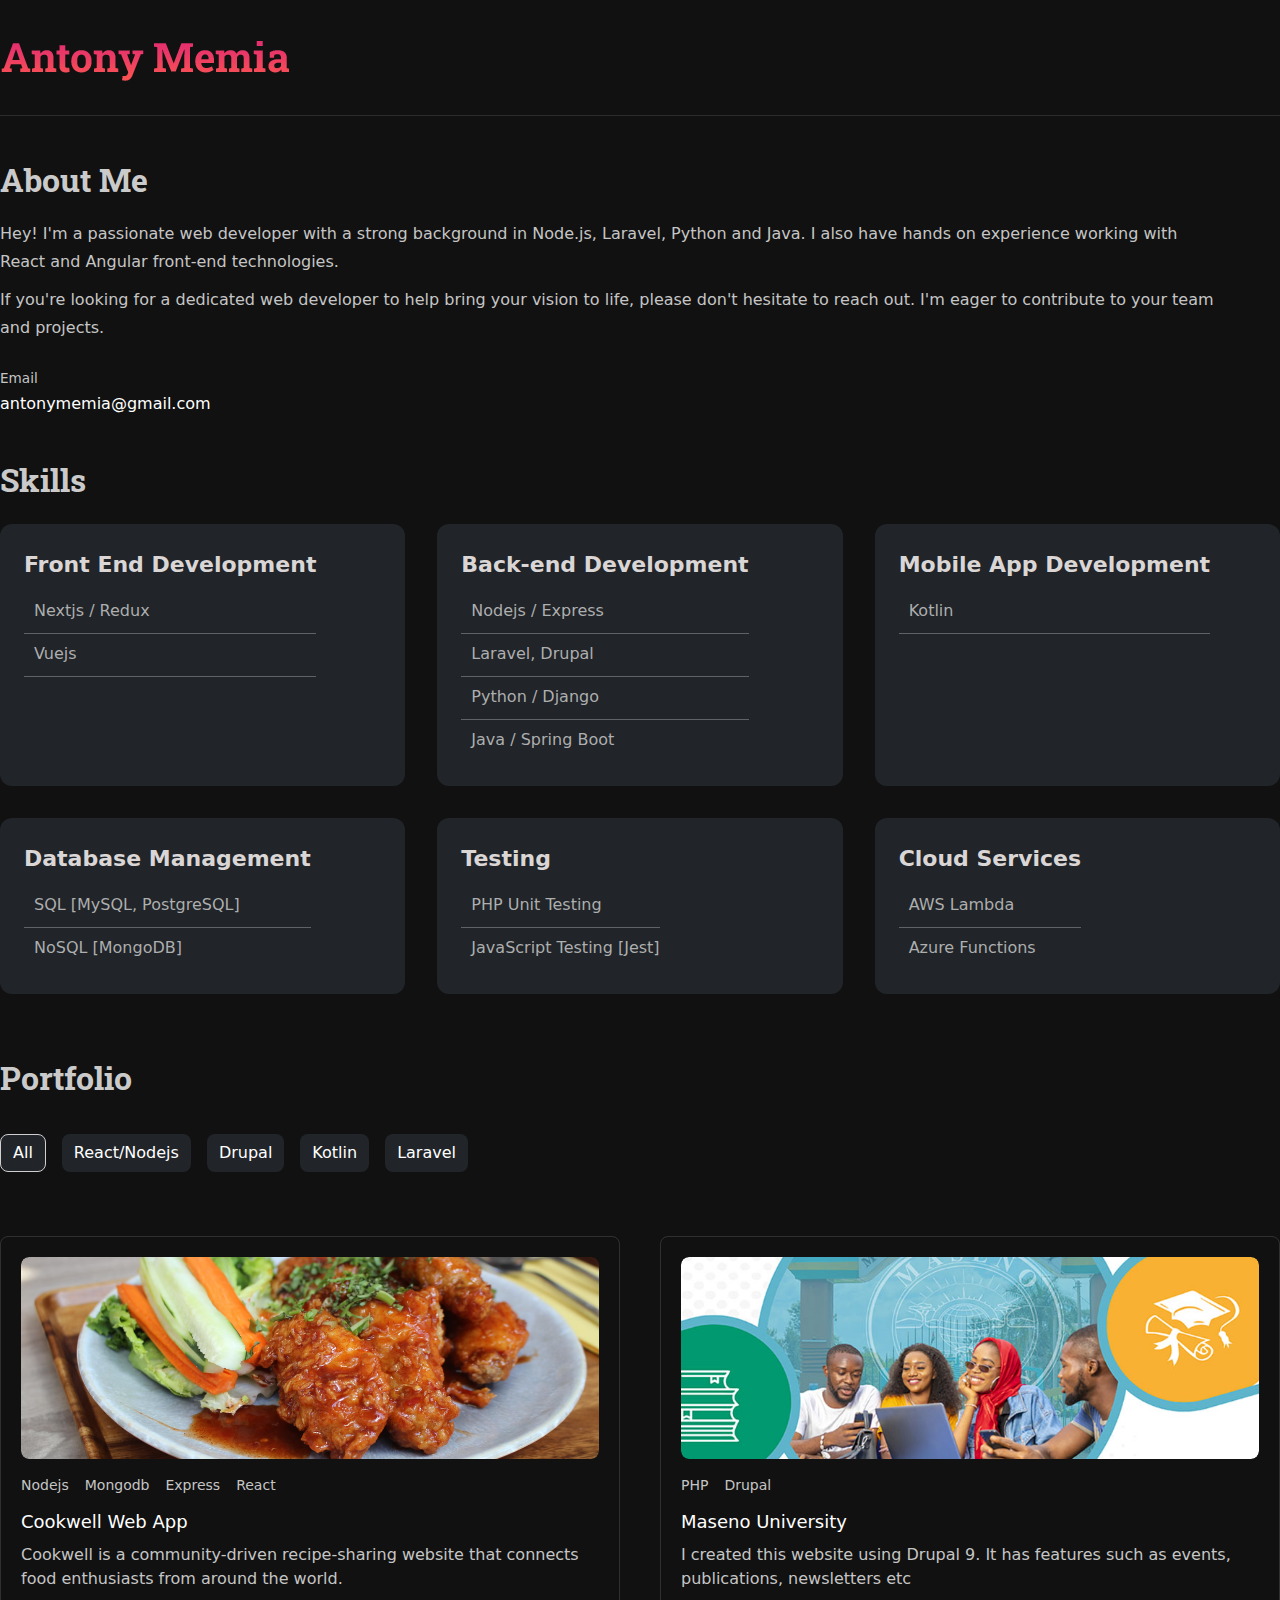
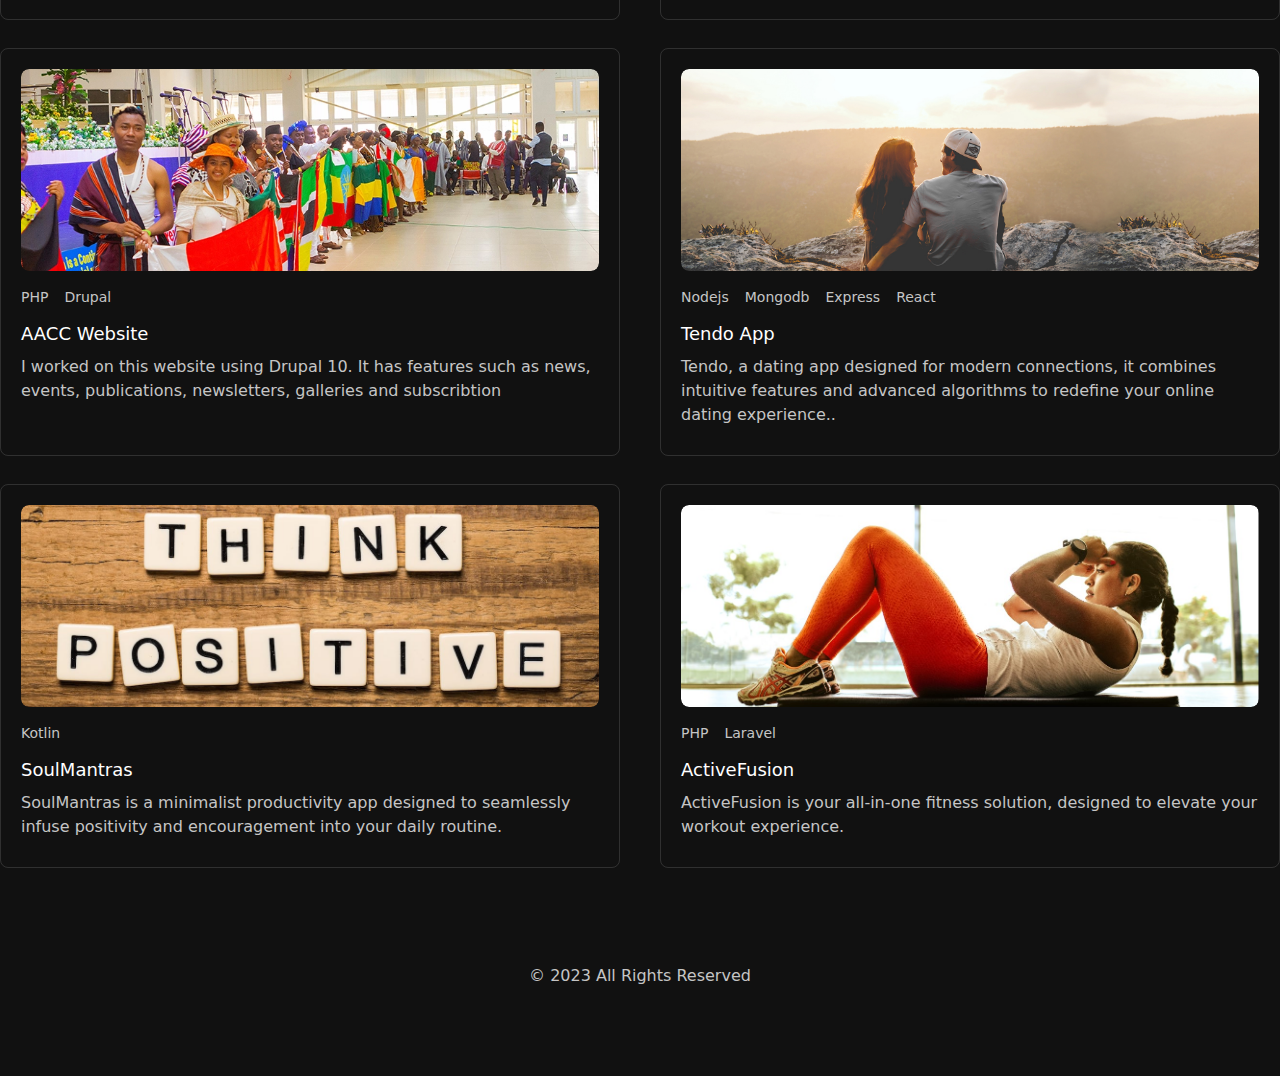
==== commit b5696762: "changed portfolios and skills" ====
--- a/index.html
+++ b/index.html
@@ -5,7 +5,7 @@
     <link rel="icon" type="image/svg+xml" href="/favicon.jpg" />
     <meta name="viewport" content="width=device-width, initial-scale=1.0" />
     <title>Vite + React</title>
-    <script type="module" crossorigin src="/assets/index-b5d78053.js"></script>
+    <script type="module" crossorigin src="/assets/index-782f200a.js"></script>
     <link rel="stylesheet" href="/assets/index-34b68298.css">
   </head>
   <body>
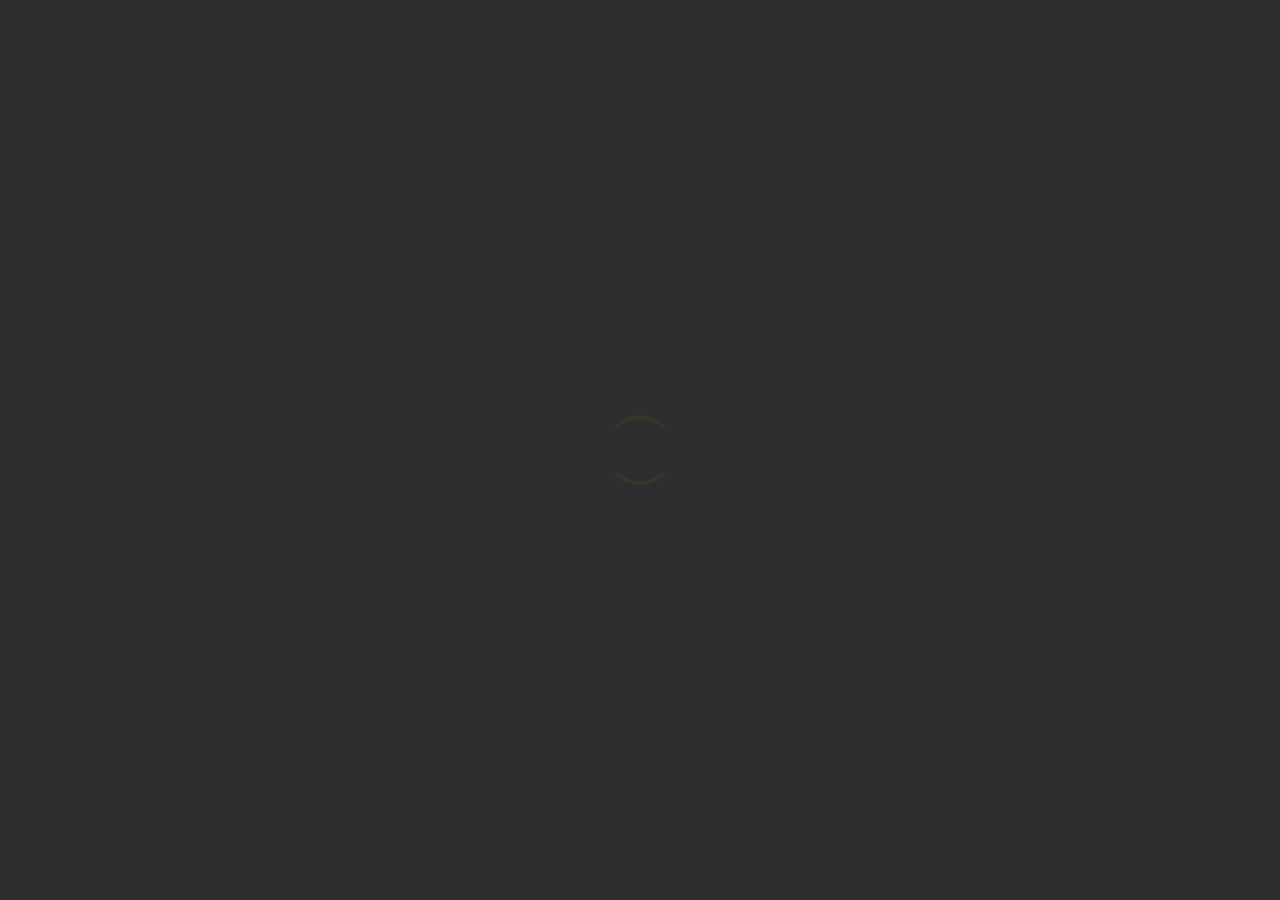
==== commit 3859eb2f: "design change" ====
--- a/index.html
+++ b/index.html
@@ -1,15 +1,661 @@
 <!doctype html>
+
 <html lang="en">
-  <head>
-    <meta charset="UTF-8" />
-    <link rel="icon" type="image/svg+xml" href="/favicon.jpg" />
-    <meta name="viewport" content="width=device-width, initial-scale=1.0" />
-    <title>Vite + React</title>
-    <script type="module" crossorigin src="/assets/index-782f200a.js"></script>
-    <link rel="stylesheet" href="/assets/index-34b68298.css">
-  </head>
-  <body>
-    <div id="root"></div>
-    
-  </body>
-</html>
+
+<head>
+
+    <title>Resume</title>
+
+    <meta name="description" content="">
+
+    <meta charset="utf-8">
+    <meta name="viewport" content="width=device-width, initial-scale=1, shrink-to-fit=no">
+    <meta http-equiv="x-ua-compatible" content="ie=edge">
+
+    <!-- Google Font: Lato -->
+    <link href='https://fonts.googleapis.com/css?family=Lato:400,100,100italic,300,300italic,400italic,700,700italic,900,900italic&subset=latin,latin-ext' rel='stylesheet' type='text/css'>
+
+    <!-- FontAwesome -->
+    <link rel="stylesheet" href="assets/plugins/font-awesome/css/fontawesome.min.css">
+    <link rel="stylesheet" href="assets/plugins/font-awesome/css/brands.min.css">
+
+    <!-- Nivo Lightbox-->
+    <link rel="stylesheet" href="assets/plugins/nivo-lightbox/nivo-lightbox.css" />
+    <link rel="stylesheet" href="assets/plugins/nivo-lightbox/themes/default/default.css" />
+
+    <!-- Main CSS -->
+    <link rel="stylesheet" href="assets/css/main.css">
+    <link rel="stylesheet" href="assets/css/custom.css">
+
+    <!-- Themes -->
+    <!--<link rel="stylesheet" href="assets/css/themes.light.css">-->
+    <link rel="stylesheet" href="assets/css/themes.dark.css">
+
+    <!-- Custom CSS -->
+    <!--<link rel="stylesheet" href="assets/css/custom.css">-->
+
+    <!-- jQuery -->
+    <script src="assets/js/jquery.min.js"></script>
+
+    <!-- dense.js (Retina plugin) -->
+    <script src="assets/js/dense.js"></script>
+
+    <!-- Nivo Lightbox -->
+    <script src="assets/plugins/nivo-lightbox/nivo-lightbox.min.js"></script>
+
+    <!-- ScrollReveal -->
+    <script src="assets/js/scrollreveal.min.js"></script>
+
+    <!-- Main JS -->
+    <script src="assets/js/main.js"></script>
+
+</head>
+
+<body>
+
+    <div class="c-preloader  js-preloader">
+        <div class="c-preloader__spinner  t-preloader__spinner"></div>
+    </div>
+
+    <div class="c-main-container  js-main-container">
+
+
+
+        <!-- ################################ -->
+        <!-- ############ HEADER ############ -->
+        <!-- ################################ -->
+
+        <section class="o-section o-section--header  t-section  t-section--header">
+            <div class="c-header">
+
+                <div class="o-section__header-bg  t-section__header"></div>
+                <div class="o-section__content-bg  t-section__content"></div>
+
+                <div class="o-container">
+                    <div class="o-section__container">
+
+                        <header class="o-section__header  c-header__header  t-section__header">
+                            <div class="c-header__inner-header">
+
+                                <div class="c-header__avatar">
+                                    <div class="a-header  c-avatar">
+                                        <img class="c-avatar__img" src="assets/images/amn.png" alt="">
+                                    </div>
+                                    <!-- /c-avatar -->
+                                </div>
+                                <!-- /c-header-avatar -->
+
+                            </div>
+                            <!-- /c-header__inner-header -->
+                        </header>
+                        <!-- /o-section__header -->
+
+                        <div class="o-section__content  c-header__content  t-section__content">
+                            <div class="c-header__inner-content">
+
+                                <div class="c-header__top">
+
+                                    <div class="c-header__brand">
+
+                                        <div class="c-brand">
+                                            <h1 class="c-brand__title  t-title">
+                                                <span class="c-brand__sizer">
+                                                        <span class="a-header  c-brand__first-word  ">
+                                                            Antony
+                                                        </span>
+                                                <span class="a-header  c-brand__second-word  t-title__second-word">
+                                                            Memia
+                                                        </span>
+                                                </span>
+                                            </h1>
+                                            <h2 class="a-header  c-brand__sub-title  t-sub-title">
+                                                <span class="c-brand__sizer">
+                                                        Web Developer &amp; Front-end Expert
+                                                    </span>
+                                            </h2>
+                                        </div>
+                                        <!-- /c-brand -->
+
+                                    </div>
+                                    <!-- /c-header__brand -->
+
+                                    <ul class="c-header__social-buttons  c-social-buttons">
+                                        <li class="a-header">
+                                            <a href="https://www.linkedin.com/in/antony-memia/" target="_blank" class="c-social-button  t-social-button">
+                                                    <i class="fab  fa-lg  fa-linkedin"></i>
+                                                </a>
+                                        </li>
+                                      
+                                        
+                                    </ul>
+                                    <!-- /c-header__social-buttons -->
+
+                                </div>
+                                <!-- /c-header__top -->
+
+                                <div class="c-header__contact">
+
+                                    <hr class="a-header  c-header__contact-divider" />
+
+                                    <div class="o-grid">
+
+                                        <div class="o-grid__col-md-3  o-grid__col-sm-6">
+                                            <div class="a-header  o-content">
+                                                <div class="o-content__body">
+                                                    <h4>Location</h4>
+                                                    <address>
+                                                            Nairobi, KE
+                                                        </address>
+                                                </div>
+                                            </div>
+                                            <!-- /o-content -->
+                                        </div>
+                                        <!-- /o-grid__col -->
+
+                                        <div class="o-grid__col-md-3  o-grid__col-sm-6">
+                                            <div class="a-header  o-content">
+                                                <div class="o-content__body">
+                                                    <h4>Phone</h4>
+                                                    <p>
+                                                        +254727781090
+                                                    </p>
+                                                </div>
+                                            </div>
+                                            <!-- /o-content -->
+                                        </div>
+                                        <!-- /o-grid__col -->
+
+                                        <div class="o-grid__col-md-3  o-grid__col-sm-6">
+                                            <div class="a-header  o-content">
+                                                <div class="o-content__body">
+                                                    <a href="#" target="_blank" class="t-link-container">
+                                                        <h4>Web</h4>
+                                                        <p>
+                                                            <span class="t-link-container__item--blended">
+                                                                    heligonsystems.com
+                                                                </span>
+                                                        </p>
+                                                    </a>
+                                                    <!-- /o-link-container -->
+                                                </div>
+                                            </div>
+                                            <!-- /o-content -->
+                                        </div>
+                                        <!-- /o-grid__col -->
+
+                                        <div class="o-grid__col-md-3  o-grid__col-sm-6">
+                                            <div class="a-header  o-content">
+                                                <div class="o-content__body">
+                                                    <a href="#" target="_blank" class="t-link-container">
+                                                        <h4>Email</h4>
+                                                        <p>
+                                                            <span class="t-link-container__item--blended">
+                                                                    antonymemia@gmail.com
+                                                                </span>
+                                                        </p>
+                                                    </a>
+                                                    <!-- /o-link-container -->
+                                                </div>
+                                            </div>
+                                            <!-- /o-content -->
+                                        </div>
+                                        <!-- /o-grid__col -->
+
+                                    </div>
+                                    <!-- /o-grid -->
+                                </div>
+                                <!-- /c-header__contact -->
+
+                            </div>
+                            <!-- /c-header__inner-content -->
+                        </div>
+                        <!-- /o-section__content -->
+
+                    </div>
+                    <!-- /o-section__container -->
+
+                </div>
+                <!-- /o-container -->
+
+            </div>
+            <!-- /c-header -->
+        </section>
+        <!-- /o-section -->
+
+
+
+        <!-- ################################ -->
+        <!-- ############ INTRO ############# -->
+        <!-- ################################ -->
+
+        <section class="o-section  t-section  ">
+
+            <div class="o-section__header-bg  t-section__header"></div>
+            <div class="o-section__content-bg  t-section__content"></div>
+
+            <div class="o-container">
+                <div class="o-section__container">
+
+                    <header class="o-section__header  t-section__header">
+                        <div class="o-content">
+                            <h2 class="o-section__heading">
+                                About me
+                            </h2>
+                            
+                        </div>
+                    </header>
+                    <!-- /o-section__header -->
+
+                    <div class="o-section__content  t-section__content  ">
+
+                        <div class="o-content">
+                            <div class="c-intro">
+                                <div class="o-content__body">
+                                    <p>
+                                        Hey! I'm a passionate web developer with a strong background in Node.js, Laravel, Python and Java. I also have hands on experience working with React and Angular front-end technologies.
+                                    </p>
+                                    <p>
+                                       
+If you're looking for a dedicated web developer to help bring your vision to life, please don't hesitate to reach out. I'm eager to contribute to your team and projects.
+                                    </p>
+                                </div>
+                            </div>
+                        </div>
+
+                    </div>
+                    <!-- /o-section__content -->
+
+                </div>
+                <!-- /o-section__container -->
+            </div>
+            <!-- /o-container -->
+
+        </section>
+        <!-- /o-section -->
+
+
+
+        <!-- ################################ -->
+        <!-- ########## EXPERTISE ########### -->
+        <!-- ################################ -->
+
+        <section class="o-section  t-section  ">
+
+            <div class="o-section__header-bg  t-section__header"></div>
+            <div class="o-section__content-bg  t-section__content"></div>
+
+            <div class="o-container">
+                <div class="o-section__container">
+
+                    <header class="o-section__header  t-section__header">
+                        <div class="o-content">
+                            <h2 class="o-section__heading">
+                                Expertise
+                            </h2>
+                            
+                        </div>
+                    </header>
+                    <!-- /o-section__header -->
+
+                    <div class="o-section__content  t-section__content  ">
+
+                        <div class="o-grid">
+
+                            <div class="o-grid__col-sm-6">
+                                <div class="o-media  o-media--block  o-content">
+                                    <div class="o-media__figure">
+                                        <div class="c-number  t-primary-color">
+                                            01
+                                        </div>
+                                    </div>
+                                    <div class="o-media__body  o-content__body">
+                                        <h3>Front End Development</h3>
+                                        <ul>
+                                            <li>React - Nextjs</li>
+                                            <li>Vuejs</li>
+                                            <li>Testing -  Jest, Mocha, appium</li>
+                                        </ul>
+                                    </div>
+                                </div>
+                                <!-- /o-media o-content -->
+                            </div>
+                            <!-- /o-grid__col -->
+
+                            <div class="o-grid__col-sm-6">
+                                <div class="o-media  o-media--block  o-content">
+                                    <div class="o-media__figure">
+                                        <div class="c-number  t-primary-color">
+                                            02
+                                        </div>
+                                    </div>
+                                    <div class="o-media__body  o-content__body">
+                                        <h3>Back-end Development</h3>
+                                        <ul>
+                                            <li>PHP - Laravel</li>
+                                            <li>Python - Django</li>
+                                            <li>Nodejs - Express</li>
+                                        </ul>
+                                    </div>
+                                </div>
+                                <!-- /o-media o-content -->
+                            </div>
+                            <!-- /o-grid__col -->
+
+                            <div class="o-grid__col-sm-6">
+                                <div class="o-media  o-media--block  o-content">
+                                    <div class="o-media__figure">
+                                        <div class="c-number  t-primary-color">
+                                            03
+                                        </div>
+                                    </div>
+                                    <div class="o-media__body  o-content__body">
+                                        <h3>Mobile App Development</h3>
+                                        <ul>
+                                            <li>React Native</li>
+                                        </ul>
+                                    </div>
+                                </div>
+                                <!-- /o-media o-content -->
+                            </div>
+                            <!-- /o-grid__col -->
+
+                            <div class="o-grid__col-sm-6">
+                                <div class="o-media  o-media--block  o-content">
+                                    <div class="o-media__figure">
+                                        <div class="c-number  t-primary-color">
+                                            04
+                                        </div>
+                                    </div>
+                                    <div class="o-media__body  o-content__body">
+                                        <h3>Databases</h3>
+                                        <ul>
+                                            <li>MySQL, PostgreSQL</li>
+                                        </ul>
+                                    </div>
+                                </div>
+                                <!-- /o-media o-content -->
+                            </div>
+                            <!-- /o-grid__col -->
+
+                         
+
+                            
+
+                        </div>
+                        <!-- /o-grid -->
+
+                    </div>
+                    <!-- /o-section__content -->
+
+                </div>
+                <!-- /o-section__container -->
+            </div>
+            <!-- /o-container -->
+
+        </section>
+        <!-- /o-section -->
+
+
+
+
+        <!-- ################################ -->
+        <!-- ########### PORTFOLIO ########## -->
+        <!-- ################################ -->
+
+        <section class="o-section  t-section  ">
+
+            <div class="o-section__header-bg  t-section__header"></div>
+            <div class="o-section__content-bg  t-section__content"></div>
+
+            <div class="o-container">
+                <div class="o-section__container">
+
+                    <header class="o-section__header  t-section__header">
+                        <div class="o-content">
+                            <h2 class="o-section__heading">
+                                Portfolio
+                            </h2>
+                           
+                        </div>
+                    </header>
+                    <!-- /o-section__header -->
+
+                    <div class="o-section__content  t-section__content  o-section__full-bottom-space">
+
+                        <div class="o-grid  o-grid--gallery">
+
+                            <div class="o-grid__col-sm-6">
+                                <a class="c-image-overlay  t-image-overlay  js-lightbox"  title="SME Business Magazine" >
+                                        <img src="assets/images/sme-business.png" alt="">
+                                       
+                                    </a>
+                                    <div class="pt-1" >
+                                        <h3>SME Business Magazine</h3>
+                                        <p>
+                                            A news site, I created using Nextjs and wordpress.
+                                        </p>
+                                    </div>
+                                </div>
+                            
+                            <!-- /o-grid__col -->
+
+                            <div class="o-grid__col-sm-6">
+                                <a class="c-image-overlay  t-image-overlay  js-lightbox"  title="Musée du Louvre" >
+                                        <img src="assets/images/heligon.png" alt="">
+                                       
+                                    </a>
+                                    <div class="pt-1" >
+                                        <h3>Heligon Systems Website</h3>
+                                        <p>
+                                            A static site, I created using Laravel.
+                                        </p>
+                                    </div>
+                                </div>
+                            <!-- /o-grid__col -->
+
+                            <div class="o-grid__col-sm-6">
+                                <a class="c-image-overlay  t-image-overlay "  title="Maseno University" >
+                                        <img src="assets/images/portfolio-maseno.jpg" alt="">
+                                       
+                                    </a>
+                                    <div class="pt-1" >
+                                        <h3>Maseno University</h3>
+                                        <p>
+                                            I created this website using Drupal 9. It has features such as events, publications, newsletters etc
+                                        </p>
+                                    </div>
+                                </div>
+                            
+                            <!-- /o-grid__col -->
+
+                            <div class="o-grid__col-sm-6">
+                                <a class="c-image-overlay  t-image-overlay  " title="AACC Website" >
+                                        <img src="assets/images/portfolio-aacc.webp" alt="">
+                                       
+                                    </a>
+                                    <div class="pt-1" >
+                                        <h3>AACC Website</h3>
+                                        <p>
+                                            I worked on this website using Drupal 10. It has features such as news, events, publications, newsletters, galleries and subscription.
+                                        </p>
+                                    </div>
+                                </div>
+                            <!-- /o-grid__col -->
+
+
+                           
+
+                        </div>
+                        <!-- /o-grid -->
+
+                    </div>
+                    <!-- /o-section__content -->
+
+                </div>
+                <!-- /o-section__container -->
+            </div>
+            <!-- /o-container -->
+
+        </section>
+        <!-- /o-section -->
+
+
+
+       
+
+
+
+        <!-- ################################ -->
+        <!-- ############ FOOTER ############ -->
+        <!-- ################################ -->
+
+        <section class="o-section  t-section  o-section--footer">
+
+            <div class="o-section__header-bg  t-section__header"></div>
+            <div class="o-section__content-bg  t-section__content"></div>
+
+            <div class="o-container">
+                <div class="o-section__container">
+
+                    <header class="o-section__header  t-section__header">
+                        <div class="o-content">
+                            <h2 class="o-section__heading">
+                                Contact
+                            </h2>
+                            
+                        </div>
+                    </header>
+                    <!-- /o-section__header -->
+
+                    <div class="o-section__content  t-section__content  ">
+
+                        <div class="c-footer__contact">
+                            <div class="o-grid">
+
+                                <div class="o-grid__col-md-3  o-grid__col-sm-6">
+                                    <div class="o-content">
+                                        <div class="o-content__body">
+                                            <h4>Location</h4>
+                                            <address>
+                                                    Nairobi, KE
+                                                </address>
+                                        </div>
+                                    </div>
+                                    <!-- /o-content -->
+                                </div>
+                                <!-- /o-grid__col -->
+
+                                <div class="o-grid__col-md-3  o-grid__col-sm-6">
+                                    <div class="o-content">
+                                        <div class="o-content__body">
+                                            <h4>Phone</h4>
+                                            <p>
+                                                +252727781090
+                                            </p>
+                                        </div>
+                                    </div>
+                                    <!-- /o-content -->
+                                </div>
+                                <!-- /o-grid__col -->
+
+                                <div class="o-grid__col-md-3  o-grid__col-sm-6">
+                                    <div class="o-content">
+                                        <div class="o-content__body">
+                                            <a href="#" target="_blank" class="t-link-container">
+                                                <h4>Web</h4>
+                                                <p>
+                                                    <span class="t-link-container__item--blended">
+                                                            heligonsystems.com
+                                                        </span>
+                                                </p>
+                                            </a>
+                                            <!-- /o-link-container -->
+                                        </div>
+                                    </div>
+                                    <!-- /o-content -->
+                                </div>
+                                <!-- /o-grid__col -->
+
+                                <div class="o-grid__col-md-3  o-grid__col-sm-6">
+                                    <div class="o-content">
+                                        <div class="o-content__body">
+                                            <a href="#" target="_blank" class="t-link-container">
+                                                <h4>Email</h4>
+                                                <p>
+                                                    <span class="t-link-container__item--blended">
+                                                            antonymemia@gmail.com
+                                                </p>
+                                            </a>
+                                            <!-- /o-link-container -->
+                                        </div>
+                                    </div>
+                                    <!-- /o-content -->
+                                </div>
+                                <!-- /o-grid__col -->
+
+                            </div>
+                            <!-- /o-grid -->
+                        </div>
+                        <!-- /c-footer__contact -->
+
+                        <hr class="c-footer__contact-divider" />
+
+                        <div class="o-content">
+                            <div class="c-footer__bottom">
+                                <div class="c-footer__brand">
+
+                                    <div class="c-brand">
+                                        <div class="o-content__body">
+                                            <h1 class="c-brand__title  t-title">
+                                                <span class="c-brand__sizer  c-brand__sizer--sm">
+                                                            <span class="a-footer  c-brand__first-word ">
+                                                                Antony
+                                                            </span>
+                                                <span class="a-footer  c-brand__second-word  t-title__second-word">
+                                                                Memia
+                                                            </span>
+                                                </span>
+                                            </h1>
+                                        </div>
+                                        <!-- /o-content__body -->
+                                    </div>
+                                    <!-- /c-brand -->
+
+                                </div>
+                                <!-- /c-footer__brand -->
+
+                                <ul class="c-footer__social-buttons  c-social-buttons  o-content__body">
+                                   
+                                    <li class="a-footer">
+                                        <a href="https://www.linkedin.com/in/antony-memia/" target="_blank" class="c-social-button  t-social-button">
+                                                    <i class="fab  fa-lg  fa-linkedin"></i>
+                                                </a>
+                                    </li>
+                                    
+                                </ul>
+                                <!-- /c-footer__social-buttons -->
+
+                            </div>
+                            <!-- /c-footer__bottom -->
+                        </div>
+                        <!-- /o-content -->
+
+                    </div>
+                    <!-- /o-section__content -->
+
+                </div>
+                <!-- /o-section__container -->
+            </div>
+            <!-- /o-container -->
+
+        </section>
+        <!-- /o-section -->
+
+
+
+    </div>
+    <!-- /c-main-container -->
+
+</body>
+
+</html>--- a/assets/plugins/font-awesome/css/brands.min.css
+++ b/assets/plugins/font-awesome/css/brands.min.css
@@ -0,0 +1,17 @@
+/*!
+ * Font Awesome Free 5.9.0 by @fontawesome - https://fontawesome.com
+ * License - https://fontawesome.com/license/free (Icons: CC BY 4.0, Fonts: SIL OFL 1.1, Code: MIT License)
+ */
+
+@font-face {
+    font-family: "Font Awesome 5 Brands";
+    font-style: normal;
+    font-weight: normal;
+    font-display: auto;
+    src: url(../webfonts/fa-brands-400.eot);
+    src: url(../webfonts/fa-brands-400.eot?#iefix) format("embedded-opentype"), url(../webfonts/fa-brands-400.woff2) format("woff2"), url(../webfonts/fa-brands-400.woff) format("woff"), url(../webfonts/fa-brands-400.ttf) format("truetype"), url(../webfonts/fa-brands-400.svg#fontawesome) format("svg")
+}
+
+.fab {
+    font-family: "Font Awesome 5 Brands"
+}--- a/assets/plugins/nivo-lightbox/themes/default/default.css
+++ b/assets/plugins/nivo-lightbox/themes/default/default.css
@@ -0,0 +1,109 @@
+/*
+ * Nivo Lightbox Default Theme v1.0
+ * http://dev7studios.com/nivo-lightbox
+ *
+ * Copyright 2013, Dev7studios
+ * Free to use and abuse under the MIT license.
+ * http://www.opensource.org/licenses/mit-license.php
+ */
+
+.nivo-lightbox-theme-default.nivo-lightbox-overlay {
+    background: #666;
+    background: rgba(0, 0, 0, 0.6);
+}
+
+.nivo-lightbox-theme-default .nivo-lightbox-content.nivo-lightbox-loading {
+    background: url(loading.gif) no-repeat 50% 50%;
+}
+
+.nivo-lightbox-theme-default .nivo-lightbox-nav {
+    top: 10%;
+    width: 8%;
+    height: 80%;
+    text-indent: -9999px;
+    background-repeat: no-repeat;
+    background-position: 50% 50%;
+    opacity: 0.5;
+}
+
+.nivo-lightbox-theme-default .nivo-lightbox-nav:hover {
+    opacity: 1;
+    background-color: rgba(0, 0, 0, 0.5);
+}
+
+.nivo-lightbox-theme-default .nivo-lightbox-prev {
+    background-image: url(prev.png);
+    border-radius: 0 3px 3px 0;
+}
+
+.nivo-lightbox-theme-default .nivo-lightbox-next {
+    background-image: url(next.png);
+    border-radius: 3px 0 0 3px;
+}
+
+.nivo-lightbox-theme-default .nivo-lightbox-close {
+    display: block;
+    background: url(close.png) no-repeat 5px 5px;
+    width: 16px;
+    height: 16px;
+    text-indent: -9999px;
+    padding: 5px;
+    opacity: 0.5;
+}
+
+.nivo-lightbox-theme-default .nivo-lightbox-close:hover {
+    opacity: 1;
+}
+
+.nivo-lightbox-theme-default .nivo-lightbox-title-wrap {
+    bottom: -7%;
+}
+
+.nivo-lightbox-theme-default .nivo-lightbox-title {
+    font: 14px/20px 'Helvetica Neue', Helvetica, Arial, sans-serif;
+    font-style: normal;
+    font-weight: normal;
+    background: #000;
+    color: #fff;
+    padding: 7px 15px;
+    border-radius: 30px;
+}
+
+.nivo-lightbox-theme-default .nivo-lightbox-image img {
+    background: #fff;
+    -webkit-box-shadow: 0px 1px 1px rgba(0, 0, 0, 0.4);
+    -moz-box-shadow: 0px 1px 1px rgba(0, 0, 0, 0.4);
+    box-shadow: 0px 1px 1px rgba(0, 0, 0, 0.4);
+}
+
+.nivo-lightbox-theme-default .nivo-lightbox-ajax,
+.nivo-lightbox-theme-default .nivo-lightbox-inline {
+    background: #fff;
+    padding: 40px;
+    -webkit-box-shadow: 0px 1px 1px rgba(0, 0, 0, 0.4);
+    -moz-box-shadow: 0px 1px 1px rgba(0, 0, 0, 0.4);
+    box-shadow: 0px 1px 1px rgba(0, 0, 0, 0.4);
+}
+
+@media (-webkit-min-device-pixel-ratio: 1.3),
+(-o-min-device-pixel-ratio: 2.6/2),
+(min--moz-device-pixel-ratio: 1.3),
+(min-device-pixel-ratio: 1.3),
+(min-resolution: 1.3dppx) {
+    .nivo-lightbox-theme-default .nivo-lightbox-content.nivo-lightbox-loading {
+        background-image: url(loading@2x.gif);
+        background-size: 32px 32px;
+    }
+    .nivo-lightbox-theme-default .nivo-lightbox-prev {
+        background-image: url(prev@2x.png);
+        background-size: 48px 48px;
+    }
+    .nivo-lightbox-theme-default .nivo-lightbox-next {
+        background-image: url(next@2x.png);
+        background-size: 48px 48px;
+    }
+    .nivo-lightbox-theme-default .nivo-lightbox-close {
+        background-image: url(close@2x.png);
+        background-size: 16px 16px;
+    }
+}--- a/assets/css/main.css
+++ b/assets/css/main.css
@@ -0,0 +1,2384 @@
+@charset "UTF-8";
+/*! normalize.css v3.0.3 | MIT License | github.com/necolas/normalize.css */
+
+/**
+ * 1. Set default font family to sans-serif.
+ * 2. Prevent iOS and IE text size adjust after device orientation change,
+ *    without disabling user zoom.
+ */
+
+html {
+    font-family: sans-serif;
+    /* 1 */
+    -ms-text-size-adjust: 100%;
+    /* 2 */
+    -webkit-text-size-adjust: 100%;
+    /* 2 */
+}
+
+/**
+ * Remove default margin.
+ */
+
+body {
+    margin: 0;
+}
+
+/* HTML5 display definitions
+   ========================================================================== */
+
+/**
+ * Correct `block` display not defined for any HTML5 element in IE 8/9.
+ * Correct `block` display not defined for `details` or `summary` in IE 10/11
+ * and Firefox.
+ * Correct `block` display not defined for `main` in IE 11.
+ */
+
+article,
+aside,
+details,
+figcaption,
+figure,
+footer,
+header,
+main,
+menu,
+nav,
+section,
+summary {
+    display: block;
+}
+
+/**
+ * 1. Correct `inline-block` display not defined in IE 8/9.
+ * 2. Normalize vertical alignment of `progress` in Chrome, Firefox, and Opera.
+ */
+
+audio,
+canvas,
+progress,
+video {
+    display: inline-block;
+    /* 1 */
+    vertical-align: baseline;
+    /* 2 */
+}
+
+/**
+ * Prevent modern browsers from displaying `audio` without controls.
+ * Remove excess height in iOS 5 devices.
+ */
+
+audio:not([controls]) {
+    display: none;
+    height: 0;
+}
+
+/**
+ * Address `[hidden]` styling not present in IE 8/9/10.
+ * Hide the `template` element in IE 8/9/10/11, Safari, and Firefox < 22.
+ */
+
+[hidden],
+template {
+    display: none;
+}
+
+/* Links
+   ========================================================================== */
+
+/**
+ * Remove the gray background color from active links in IE 10.
+ */
+
+a {
+    background-color: transparent;
+}
+
+/**
+ * Improve readability of focused elements when they are also in an
+ * active/hover state.
+ */
+
+a:active,
+a:hover {
+    outline: 0;
+}
+
+/* Text-level semantics
+   ========================================================================== */
+
+/**
+ * Address styling not present in IE 8/9/10/11, Safari, and Chrome.
+ */
+
+abbr[title] {
+    border-bottom: 1px dotted;
+}
+
+/**
+ * Address style set to `bolder` in Firefox 4+, Safari, and Chrome.
+ */
+
+b,
+strong {
+    font-weight: bold;
+}
+
+/**
+ * Address styling not present in Safari and Chrome.
+ */
+
+dfn {
+    font-style: italic;
+}
+
+/**
+ * Address variable `h1` font-size and margin within `section` and `article`
+ * contexts in Firefox 4+, Safari, and Chrome.
+ */
+
+h1 {
+    font-size: 2em;
+    margin: 0.67em 0;
+}
+
+/**
+ * Address styling not present in IE 8/9.
+ */
+
+mark {
+    background: #ff0;
+    color: #000;
+}
+
+/**
+ * Address inconsistent and variable font size in all browsers.
+ */
+
+small {
+    font-size: 80%;
+}
+
+/**
+ * Prevent `sub` and `sup` affecting `line-height` in all browsers.
+ */
+
+sub,
+sup {
+    font-size: 75%;
+    line-height: 0;
+    position: relative;
+    vertical-align: baseline;
+}
+
+sup {
+    top: -0.5em;
+}
+
+sub {
+    bottom: -0.25em;
+}
+
+/* Embedded content
+   ========================================================================== */
+
+/**
+ * Remove border when inside `a` element in IE 8/9/10.
+ */
+
+img {
+    border: 0;
+}
+
+/**
+ * Correct overflow not hidden in IE 9/10/11.
+ */
+
+svg:not(:root) {
+    overflow: hidden;
+}
+
+/* Grouping content
+   ========================================================================== */
+
+/**
+ * Address margin not present in IE 8/9 and Safari.
+ */
+
+figure {
+    margin: 1em 40px;
+}
+
+/**
+ * Address differences between Firefox and other browsers.
+ */
+
+hr {
+    box-sizing: content-box;
+    height: 0;
+}
+
+/**
+ * Contain overflow in all browsers.
+ */
+
+pre {
+    overflow: auto;
+}
+
+/**
+ * Address odd `em`-unit font size rendering in all browsers.
+ */
+
+code,
+kbd,
+pre,
+samp {
+    font-family: monospace, monospace;
+    font-size: 1em;
+}
+
+/* Forms
+   ========================================================================== */
+
+/**
+ * Known limitation: by default, Chrome and Safari on OS X allow very limited
+ * styling of `select`, unless a `border` property is set.
+ */
+
+/**
+ * 1. Correct color not being inherited.
+ *    Known issue: affects color of disabled elements.
+ * 2. Correct font properties not being inherited.
+ * 3. Address margins set differently in Firefox 4+, Safari, and Chrome.
+ */
+
+button,
+input,
+optgroup,
+select,
+textarea {
+    color: inherit;
+    /* 1 */
+    font: inherit;
+    /* 2 */
+    margin: 0;
+    /* 3 */
+}
+
+/**
+ * Address `overflow` set to `hidden` in IE 8/9/10/11.
+ */
+
+button {
+    overflow: visible;
+}
+
+/**
+ * Address inconsistent `text-transform` inheritance for `button` and `select`.
+ * All other form control elements do not inherit `text-transform` values.
+ * Correct `button` style inheritance in Firefox, IE 8/9/10/11, and Opera.
+ * Correct `select` style inheritance in Firefox.
+ */
+
+button,
+select {
+    text-transform: none;
+}
+
+/**
+ * 1. Avoid the WebKit bug in Android 4.0.* where (2) destroys native `audio`
+ *    and `video` controls.
+ * 2. Correct inability to style clickable `input` types in iOS.
+ * 3. Improve usability and consistency of cursor style between image-type
+ *    `input` and others.
+ */
+
+button,
+html input[type="button"],
+input[type="reset"],
+input[type="submit"] {
+    -webkit-appearance: button;
+    /* 2 */
+    cursor: pointer;
+    /* 3 */
+}
+
+/**
+ * Re-set default cursor for disabled elements.
+ */
+
+button[disabled],
+html input[disabled] {
+    cursor: default;
+}
+
+/**
+ * Remove inner padding and border in Firefox 4+.
+ */
+
+button::-moz-focus-inner,
+input::-moz-focus-inner {
+    border: 0;
+    padding: 0;
+}
+
+/**
+ * Address Firefox 4+ setting `line-height` on `input` using `!important` in
+ * the UA stylesheet.
+ */
+
+input {
+    line-height: normal;
+}
+
+/**
+ * It's recommended that you don't attempt to style these elements.
+ * Firefox's implementation doesn't respect box-sizing, padding, or width.
+ *
+ * 1. Address box sizing set to `content-box` in IE 8/9/10.
+ * 2. Remove excess padding in IE 8/9/10.
+ */
+
+input[type="checkbox"],
+input[type="radio"] {
+    box-sizing: border-box;
+    /* 1 */
+    padding: 0;
+    /* 2 */
+}
+
+/**
+ * Fix the cursor style for Chrome's increment/decrement buttons. For certain
+ * `font-size` values of the `input`, it causes the cursor style of the
+ * decrement button to change from `default` to `text`.
+ */
+
+input[type="number"]::-webkit-inner-spin-button,
+input[type="number"]::-webkit-outer-spin-button {
+    height: auto;
+}
+
+/**
+ * 1. Address `appearance` set to `searchfield` in Safari and Chrome.
+ * 2. Address `box-sizing` set to `border-box` in Safari and Chrome.
+ */
+
+input[type="search"] {
+    -webkit-appearance: textfield;
+    /* 1 */
+    box-sizing: content-box;
+    /* 2 */
+}
+
+/**
+ * Remove inner padding and search cancel button in Safari and Chrome on OS X.
+ * Safari (but not Chrome) clips the cancel button when the search input has
+ * padding (and `textfield` appearance).
+ */
+
+input[type="search"]::-webkit-search-cancel-button,
+input[type="search"]::-webkit-search-decoration {
+    -webkit-appearance: none;
+}
+
+/**
+ * Define consistent border, margin, and padding.
+ */
+
+fieldset {
+    border: 1px solid #c0c0c0;
+    margin: 0 2px;
+    padding: 0.35em 0.625em 0.75em;
+}
+
+/**
+ * 1. Correct `color` not being inherited in IE 8/9/10/11.
+ * 2. Remove padding so people aren't caught out if they zero out fieldsets.
+ */
+
+legend {
+    border: 0;
+    /* 1 */
+    padding: 0;
+    /* 2 */
+}
+
+/**
+ * Remove default vertical scrollbar in IE 8/9/10/11.
+ */
+
+textarea {
+    overflow: auto;
+}
+
+/**
+ * Don't inherit the `font-weight` (applied by a rule above).
+ * NOTE: the default cannot safely be changed in Chrome and Safari on OS X.
+ */
+
+optgroup {
+    font-weight: bold;
+}
+
+/* Tables
+   ========================================================================== */
+
+/**
+ * Remove most spacing between table cells.
+ */
+
+table {
+    border-collapse: collapse;
+    border-spacing: 0;
+}
+
+td,
+th {
+    padding: 0;
+}
+
+body,
+h1,
+h2,
+h3,
+h4,
+h5,
+h6,
+p,
+blockquote,
+pre,
+dl,
+dd,
+ol,
+ul,
+form,
+fieldset,
+legend,
+figure,
+table,
+th,
+td,
+caption,
+hr {
+    margin: 0;
+    padding: 0;
+}
+
+abbr[title],
+dfn[title] {
+    cursor: help;
+}
+
+address {
+    font-style: normal;
+}
+
+ol ol,
+ul ul,
+ol ul,
+ul ol {
+    margin-bottom: 0;
+}
+
+img {
+    font-style: italic;
+    vertical-align: middle;
+}
+
+label {
+    display: inline-block;
+}
+
+input,
+button,
+select,
+textarea {
+    line-height: inherit;
+    border-radius: 0;
+}
+
+textarea {
+    resize: vertical;
+}
+
+fieldset {
+    min-width: 0;
+    border: 0;
+}
+
+legend {
+    display: block;
+    width: 100%;
+    line-height: inherit;
+}
+
+input[type="search"] {
+    box-sizing: inherit;
+    -webkit-appearance: none;
+}
+
+html {
+    box-sizing: border-box;
+}
+
+*,
+*::before,
+*::after {
+    box-sizing: inherit;
+}
+
+h1,
+h2,
+h3,
+h4,
+h5,
+h6,
+p,
+ul,
+ol,
+dl,
+blockquote,
+address,
+hr,
+table,
+fieldset,
+figure,
+pre,
+.c-progress-bar {
+    margin-bottom: 0.55rem;
+}
+
+html {
+    font-size: 14px;
+    min-height: 100%;
+    -webkit-text-size-adjust: 100%;
+    -ms-text-size-adjust: 100%;
+    -moz-osx-font-smoothing: grayscale;
+    -webkit-font-smoothing: antialiased;
+}
+
+body {
+    font-size: 1rem;
+    font-family: Lato, "Helvetica Neue", Helvetica, Arial, sans-serif;
+    line-height: 1.75;
+    color: #333;
+    background: #fff;
+}
+
+html,
+body {
+    height: 100%;
+}
+
+body {
+    font-weight: 400;
+    -webkit-font-smoothing: subpixel-antialiased;
+}
+
+h1,
+h2,
+h3,
+.c-number,
+h4,
+h5,
+h6 {
+    font-family: Lato, "Helvetica Neue", Helvetica, Arial, sans-serif;
+    font-weight: 600;
+}
+
+h1 small,
+h2 small,
+h3 small,
+.c-number small,
+h4 small,
+h5 small,
+h6 small {
+    font-weight: 400;
+    font-size: .7em;
+}
+
+h2,
+h3,
+.c-number {
+    font-size: 1.2rem;
+    line-height: 1.45;
+    text-transform: uppercase;
+}
+
+a {
+    text-decoration: none;
+}
+
+hr {
+    height: 2px;
+    color: #ccc;
+    background: #ccc;
+    font-size: 0;
+    border: 0;
+}
+
+ul,
+ol,
+dd {
+    margin-left: 3.5rem;
+    padding: 0;
+}
+
+[dir=rtl] ul,
+[dir=rtl] ol,
+[dir=rtl] dd {
+    margin-right: 3.5rem;
+}
+
+img {
+    max-width: 100%;
+}
+
+img[width],
+img[height] {
+    max-width: none;
+}
+
+.o-list-bare,
+.c-social-buttons,
+.c-clients {
+    margin-left: 0;
+    padding: 0;
+    list-style: none;
+}
+
+[dir=rtl] .o-list-bare,
+[dir=rtl] .c-social-buttons,
+[dir=rtl] .c-clients {
+    margin-right: 0;
+}
+
+.o-list-inline {
+    margin-left: 0;
+    padding: 0;
+    list-style: none;
+}
+
+.o-list-inline>li {
+    display: inline-block;
+}
+
+[dir=rtl] .o-list-inline {
+    margin-right: 0;
+}
+
+.o-media {
+    display: -ms-flexbox;
+    display: flex;
+    -ms-flex-align: start;
+    align-items: flex-start;
+}
+
+.o-media__figure {
+    margin-right: 1rem;
+}
+
+.o-media__body {
+    -ms-flex: 1;
+    flex: 1;
+}
+
+.o-media__body,
+.o-media__body :last-child {
+    margin-bottom: 0;
+}
+
+.o-media--reverse>.o-media__figure {
+    -ms-flex-order: 1;
+    order: 1;
+    margin-left: 1rem;
+    margin-right: 0;
+}
+
+.o-media--flush>.o-media__figure {
+    margin-left: 0;
+    margin-right: 0;
+}
+
+.o-media--block>.o-media__figure {
+    margin-left: 0;
+    margin-right: 0;
+    width: 2.8rem;
+}
+
+.o-container {
+    max-width: 1276px;
+    margin: 0 auto;
+}
+
+.o-content {
+    padding-bottom: 1.75rem;
+}
+
+.o-content__body,
+.o-content__body :last-child {
+    margin-bottom: 0;
+}
+
+@media (min-width: 760px) {
+    .o-content {
+        padding-bottom: 1.75rem;
+    }
+}
+
+@media (min-width: 1200px) {
+    .o-content {
+        padding-bottom: 2.7125rem;
+    }
+}
+
+.o-grid {
+    display: -ms-flexbox;
+    display: flex;
+    -ms-flex-flow: row wrap;
+    flex-flow: row wrap;
+    margin-right: -3.5rem;
+    position: relative;
+}
+
+.o-grid--gallery {
+    margin-right: -1.75rem;
+    margin-bottom: -1.75rem;
+}
+
+.o-grid--gallery [class*="o-grid__col"] {
+    padding-right: 1.75rem;
+    margin-bottom: 1.75rem;
+}
+
+[class*="o-grid__col"] {
+    width: 100%;
+    padding-right: 3.5rem;
+    margin-bottom: 0;
+}
+
+.o-grid__col-xs-1 {
+    -ms-flex: 0 0 auto;
+    flex: 0 0 auto;
+    width: calc(99.999999% * 0.08333);
+}
+
+.o-grid__col-xs-1:nth-child(1n) {
+    margin-right: 0;
+    margin-left: 0;
+}
+
+.o-grid__col-xs-1:last-child {
+    margin-right: 0;
+}
+
+.o-grid__col-xs-1:nth-child(0n) {
+    margin-right: 0;
+    margin-left: auto;
+}
+
+.o-grid__col-xs-2 {
+    -ms-flex: 0 0 auto;
+    flex: 0 0 auto;
+    width: calc(99.999999% * 0.16667);
+}
+
+.o-grid__col-xs-2:nth-child(1n) {
+    margin-right: 0;
+    margin-left: 0;
+}
+
+.o-grid__col-xs-2:last-child {
+    margin-right: 0;
+}
+
+.o-grid__col-xs-2:nth-child(0n) {
+    margin-right: 0;
+    margin-left: auto;
+}
+
+.o-grid__col-xs-3 {
+    -ms-flex: 0 0 auto;
+    flex: 0 0 auto;
+    width: calc(99.999999% * 0.25);
+}
+
+.o-grid__col-xs-3:nth-child(1n) {
+    margin-right: 0;
+    margin-left: 0;
+}
+
+.o-grid__col-xs-3:last-child {
+    margin-right: 0;
+}
+
+.o-grid__col-xs-3:nth-child(0n) {
+    margin-right: 0;
+    margin-left: auto;
+}
+
+.o-grid__col-xs-4 {
+    -ms-flex: 0 0 auto;
+    flex: 0 0 auto;
+    width: calc(99.999999% * 0.33333);
+}
+
+.o-grid__col-xs-4:nth-child(1n) {
+    margin-right: 0;
+    margin-left: 0;
+}
+
+.o-grid__col-xs-4:last-child {
+    margin-right: 0;
+}
+
+.o-grid__col-xs-4:nth-child(0n) {
+    margin-right: 0;
+    margin-left: auto;
+}
+
+.o-grid__col-xs-5 {
+    -ms-flex: 0 0 auto;
+    flex: 0 0 auto;
+    width: calc(99.999999% * 0.41667);
+}
+
+.o-grid__col-xs-5:nth-child(1n) {
+    margin-right: 0;
+    margin-left: 0;
+}
+
+.o-grid__col-xs-5:last-child {
+    margin-right: 0;
+}
+
+.o-grid__col-xs-5:nth-child(0n) {
+    margin-right: 0;
+    margin-left: auto;
+}
+
+.o-grid__col-xs-6 {
+    -ms-flex: 0 0 auto;
+    flex: 0 0 auto;
+    width: calc(99.999999% * 0.5);
+}
+
+.o-grid__col-xs-6:nth-child(1n) {
+    margin-right: 0;
+    margin-left: 0;
+}
+
+.o-grid__col-xs-6:last-child {
+    margin-right: 0;
+}
+
+.o-grid__col-xs-6:nth-child(0n) {
+    margin-right: 0;
+    margin-left: auto;
+}
+
+.o-grid__col-xs-7 {
+    -ms-flex: 0 0 auto;
+    flex: 0 0 auto;
+    width: calc(99.999999% * 0.58333);
+}
+
+.o-grid__col-xs-7:nth-child(1n) {
+    margin-right: 0;
+    margin-left: 0;
+}
+
+.o-grid__col-xs-7:last-child {
+    margin-right: 0;
+}
+
+.o-grid__col-xs-7:nth-child(0n) {
+    margin-right: 0;
+    margin-left: auto;
+}
+
+.o-grid__col-xs-8 {
+    -ms-flex: 0 0 auto;
+    flex: 0 0 auto;
+    width: calc(99.999999% * 0.66667);
+}
+
+.o-grid__col-xs-8:nth-child(1n) {
+    margin-right: 0;
+    margin-left: 0;
+}
+
+.o-grid__col-xs-8:last-child {
+    margin-right: 0;
+}
+
+.o-grid__col-xs-8:nth-child(0n) {
+    margin-right: 0;
+    margin-left: auto;
+}
+
+.o-grid__col-xs-9 {
+    -ms-flex: 0 0 auto;
+    flex: 0 0 auto;
+    width: calc(99.999999% * 0.75);
+}
+
+.o-grid__col-xs-9:nth-child(1n) {
+    margin-right: 0;
+    margin-left: 0;
+}
+
+.o-grid__col-xs-9:last-child {
+    margin-right: 0;
+}
+
+.o-grid__col-xs-9:nth-child(0n) {
+    margin-right: 0;
+    margin-left: auto;
+}
+
+.o-grid__col-xs-10 {
+    -ms-flex: 0 0 auto;
+    flex: 0 0 auto;
+    width: calc(99.999999% * 0.83333);
+}
+
+.o-grid__col-xs-10:nth-child(1n) {
+    margin-right: 0;
+    margin-left: 0;
+}
+
+.o-grid__col-xs-10:last-child {
+    margin-right: 0;
+}
+
+.o-grid__col-xs-10:nth-child(0n) {
+    margin-right: 0;
+    margin-left: auto;
+}
+
+.o-grid__col-xs-11 {
+    -ms-flex: 0 0 auto;
+    flex: 0 0 auto;
+    width: calc(99.999999% * 0.91667);
+}
+
+.o-grid__col-xs-11:nth-child(1n) {
+    margin-right: 0;
+    margin-left: 0;
+}
+
+.o-grid__col-xs-11:last-child {
+    margin-right: 0;
+}
+
+.o-grid__col-xs-11:nth-child(0n) {
+    margin-right: 0;
+    margin-left: auto;
+}
+
+.o-grid__col-xs-12 {
+    -ms-flex: 0 0 auto;
+    flex: 0 0 auto;
+    width: calc(99.999999% * 1);
+}
+
+.o-grid__col-xs-12:nth-child(1n) {
+    margin-right: 0;
+    margin-left: 0;
+}
+
+.o-grid__col-xs-12:last-child {
+    margin-right: 0;
+}
+
+.o-grid__col-xs-12:nth-child(0n) {
+    margin-right: 0;
+    margin-left: auto;
+}
+
+@media (min-width: 600px) {
+    .o-grid__col-sm-1 {
+        -ms-flex: 0 0 auto;
+        flex: 0 0 auto;
+        width: calc(99.999999% * 0.08333);
+    }
+    .o-grid__col-sm-1:nth-child(1n) {
+        margin-right: 0;
+        margin-left: 0;
+    }
+    .o-grid__col-sm-1:last-child {
+        margin-right: 0;
+    }
+    .o-grid__col-sm-1:nth-child(0n) {
+        margin-right: 0;
+        margin-left: auto;
+    }
+    .o-grid__col-sm-2 {
+        -ms-flex: 0 0 auto;
+        flex: 0 0 auto;
+        width: calc(99.999999% * 0.16667);
+    }
+    .o-grid__col-sm-2:nth-child(1n) {
+        margin-right: 0;
+        margin-left: 0;
+    }
+    .o-grid__col-sm-2:last-child {
+        margin-right: 0;
+    }
+    .o-grid__col-sm-2:nth-child(0n) {
+        margin-right: 0;
+        margin-left: auto;
+    }
+    .o-grid__col-sm-3 {
+        -ms-flex: 0 0 auto;
+        flex: 0 0 auto;
+        width: calc(99.999999% * 0.25);
+    }
+    .o-grid__col-sm-3:nth-child(1n) {
+        margin-right: 0;
+        margin-left: 0;
+    }
+    .o-grid__col-sm-3:last-child {
+        margin-right: 0;
+    }
+    .o-grid__col-sm-3:nth-child(0n) {
+        margin-right: 0;
+        margin-left: auto;
+    }
+    .o-grid__col-sm-4 {
+        -ms-flex: 0 0 auto;
+        flex: 0 0 auto;
+        width: calc(99.999999% * 0.33333);
+    }
+    .o-grid__col-sm-4:nth-child(1n) {
+        margin-right: 0;
+        margin-left: 0;
+    }
+    .o-grid__col-sm-4:last-child {
+        margin-right: 0;
+    }
+    .o-grid__col-sm-4:nth-child(0n) {
+        margin-right: 0;
+        margin-left: auto;
+    }
+    .o-grid__col-sm-5 {
+        -ms-flex: 0 0 auto;
+        flex: 0 0 auto;
+        width: calc(99.999999% * 0.41667);
+    }
+    .o-grid__col-sm-5:nth-child(1n) {
+        margin-right: 0;
+        margin-left: 0;
+    }
+    .o-grid__col-sm-5:last-child {
+        margin-right: 0;
+    }
+    .o-grid__col-sm-5:nth-child(0n) {
+        margin-right: 0;
+        margin-left: auto;
+    }
+    .o-grid__col-sm-6 {
+        -ms-flex: 0 0 auto;
+        flex: 0 0 auto;
+        width: calc(99.999999% * 0.5);
+    }
+    .o-grid__col-sm-6:nth-child(1n) {
+        margin-right: 0;
+        margin-left: 0;
+    }
+    .o-grid__col-sm-6:last-child {
+        margin-right: 0;
+    }
+    .o-grid__col-sm-6:nth-child(0n) {
+        margin-right: 0;
+        margin-left: auto;
+    }
+    .o-grid__col-sm-7 {
+        -ms-flex: 0 0 auto;
+        flex: 0 0 auto;
+        width: calc(99.999999% * 0.58333);
+    }
+    .o-grid__col-sm-7:nth-child(1n) {
+        margin-right: 0;
+        margin-left: 0;
+    }
+    .o-grid__col-sm-7:last-child {
+        margin-right: 0;
+    }
+    .o-grid__col-sm-7:nth-child(0n) {
+        margin-right: 0;
+        margin-left: auto;
+    }
+    .o-grid__col-sm-8 {
+        -ms-flex: 0 0 auto;
+        flex: 0 0 auto;
+        width: calc(99.999999% * 0.66667);
+    }
+    .o-grid__col-sm-8:nth-child(1n) {
+        margin-right: 0;
+        margin-left: 0;
+    }
+    .o-grid__col-sm-8:last-child {
+        margin-right: 0;
+    }
+    .o-grid__col-sm-8:nth-child(0n) {
+        margin-right: 0;
+        margin-left: auto;
+    }
+    .o-grid__col-sm-9 {
+        -ms-flex: 0 0 auto;
+        flex: 0 0 auto;
+        width: calc(99.999999% * 0.75);
+    }
+    .o-grid__col-sm-9:nth-child(1n) {
+        margin-right: 0;
+        margin-left: 0;
+    }
+    .o-grid__col-sm-9:last-child {
+        margin-right: 0;
+    }
+    .o-grid__col-sm-9:nth-child(0n) {
+        margin-right: 0;
+        margin-left: auto;
+    }
+    .o-grid__col-sm-10 {
+        -ms-flex: 0 0 auto;
+        flex: 0 0 auto;
+        width: calc(99.999999% * 0.83333);
+    }
+    .o-grid__col-sm-10:nth-child(1n) {
+        margin-right: 0;
+        margin-left: 0;
+    }
+    .o-grid__col-sm-10:last-child {
+        margin-right: 0;
+    }
+    .o-grid__col-sm-10:nth-child(0n) {
+        margin-right: 0;
+        margin-left: auto;
+    }
+    .o-grid__col-sm-11 {
+        -ms-flex: 0 0 auto;
+        flex: 0 0 auto;
+        width: calc(99.999999% * 0.91667);
+    }
+    .o-grid__col-sm-11:nth-child(1n) {
+        margin-right: 0;
+        margin-left: 0;
+    }
+    .o-grid__col-sm-11:last-child {
+        margin-right: 0;
+    }
+    .o-grid__col-sm-11:nth-child(0n) {
+        margin-right: 0;
+        margin-left: auto;
+    }
+    .o-grid__col-sm-12 {
+        -ms-flex: 0 0 auto;
+        flex: 0 0 auto;
+        width: calc(99.999999% * 1);
+    }
+    .o-grid__col-sm-12:nth-child(1n) {
+        margin-right: 0;
+        margin-left: 0;
+    }
+    .o-grid__col-sm-12:last-child {
+        margin-right: 0;
+    }
+    .o-grid__col-sm-12:nth-child(0n) {
+        margin-right: 0;
+        margin-left: auto;
+    }
+}
+
+@media (min-width: 760px) {
+    .o-grid__col-md-1 {
+        -ms-flex: 0 0 auto;
+        flex: 0 0 auto;
+        width: calc(99.999999% * 0.08333);
+    }
+    .o-grid__col-md-1:nth-child(1n) {
+        margin-right: 0;
+        margin-left: 0;
+    }
+    .o-grid__col-md-1:last-child {
+        margin-right: 0;
+    }
+    .o-grid__col-md-1:nth-child(0n) {
+        margin-right: 0;
+        margin-left: auto;
+    }
+    .o-grid__col-md-2 {
+        -ms-flex: 0 0 auto;
+        flex: 0 0 auto;
+        width: calc(99.999999% * 0.16667);
+    }
+    .o-grid__col-md-2:nth-child(1n) {
+        margin-right: 0;
+        margin-left: 0;
+    }
+    .o-grid__col-md-2:last-child {
+        margin-right: 0;
+    }
+    .o-grid__col-md-2:nth-child(0n) {
+        margin-right: 0;
+        margin-left: auto;
+    }
+    .o-grid__col-md-3 {
+        -ms-flex: 0 0 auto;
+        flex: 0 0 auto;
+        width: calc(99.999999% * 0.25);
+    }
+    .o-grid__col-md-3:nth-child(1n) {
+        margin-right: 0;
+        margin-left: 0;
+    }
+    .o-grid__col-md-3:last-child {
+        margin-right: 0;
+    }
+    .o-grid__col-md-3:nth-child(0n) {
+        margin-right: 0;
+        margin-left: auto;
+    }
+    .o-grid__col-md-4 {
+        -ms-flex: 0 0 auto;
+        flex: 0 0 auto;
+        width: calc(99.999999% * 0.33333);
+    }
+    .o-grid__col-md-4:nth-child(1n) {
+        margin-right: 0;
+        margin-left: 0;
+    }
+    .o-grid__col-md-4:last-child {
+        margin-right: 0;
+    }
+    .o-grid__col-md-4:nth-child(0n) {
+        margin-right: 0;
+        margin-left: auto;
+    }
+    .o-grid__col-md-5 {
+        -ms-flex: 0 0 auto;
+        flex: 0 0 auto;
+        width: calc(99.999999% * 0.41667);
+    }
+    .o-grid__col-md-5:nth-child(1n) {
+        margin-right: 0;
+        margin-left: 0;
+    }
+    .o-grid__col-md-5:last-child {
+        margin-right: 0;
+    }
+    .o-grid__col-md-5:nth-child(0n) {
+        margin-right: 0;
+        margin-left: auto;
+    }
+    .o-grid__col-md-6 {
+        -ms-flex: 0 0 auto;
+        flex: 0 0 auto;
+        width: calc(99.999999% * 0.5);
+    }
+    .o-grid__col-md-6:nth-child(1n) {
+        margin-right: 0;
+        margin-left: 0;
+    }
+    .o-grid__col-md-6:last-child {
+        margin-right: 0;
+    }
+    .o-grid__col-md-6:nth-child(0n) {
+        margin-right: 0;
+        margin-left: auto;
+    }
+    .o-grid__col-md-7 {
+        -ms-flex: 0 0 auto;
+        flex: 0 0 auto;
+        width: calc(99.999999% * 0.58333);
+    }
+    .o-grid__col-md-7:nth-child(1n) {
+        margin-right: 0;
+        margin-left: 0;
+    }
+    .o-grid__col-md-7:last-child {
+        margin-right: 0;
+    }
+    .o-grid__col-md-7:nth-child(0n) {
+        margin-right: 0;
+        margin-left: auto;
+    }
+    .o-grid__col-md-8 {
+        -ms-flex: 0 0 auto;
+        flex: 0 0 auto;
+        width: calc(99.999999% * 0.66667);
+    }
+    .o-grid__col-md-8:nth-child(1n) {
+        margin-right: 0;
+        margin-left: 0;
+    }
+    .o-grid__col-md-8:last-child {
+        margin-right: 0;
+    }
+    .o-grid__col-md-8:nth-child(0n) {
+        margin-right: 0;
+        margin-left: auto;
+    }
+    .o-grid__col-md-9 {
+        -ms-flex: 0 0 auto;
+        flex: 0 0 auto;
+        width: calc(99.999999% * 0.75);
+    }
+    .o-grid__col-md-9:nth-child(1n) {
+        margin-right: 0;
+        margin-left: 0;
+    }
+    .o-grid__col-md-9:last-child {
+        margin-right: 0;
+    }
+    .o-grid__col-md-9:nth-child(0n) {
+        margin-right: 0;
+        margin-left: auto;
+    }
+    .o-grid__col-md-10 {
+        -ms-flex: 0 0 auto;
+        flex: 0 0 auto;
+        width: calc(99.999999% * 0.83333);
+    }
+    .o-grid__col-md-10:nth-child(1n) {
+        margin-right: 0;
+        margin-left: 0;
+    }
+    .o-grid__col-md-10:last-child {
+        margin-right: 0;
+    }
+    .o-grid__col-md-10:nth-child(0n) {
+        margin-right: 0;
+        margin-left: auto;
+    }
+    .o-grid__col-md-11 {
+        -ms-flex: 0 0 auto;
+        flex: 0 0 auto;
+        width: calc(99.999999% * 0.91667);
+    }
+    .o-grid__col-md-11:nth-child(1n) {
+        margin-right: 0;
+        margin-left: 0;
+    }
+    .o-grid__col-md-11:last-child {
+        margin-right: 0;
+    }
+    .o-grid__col-md-11:nth-child(0n) {
+        margin-right: 0;
+        margin-left: auto;
+    }
+    .o-grid__col-md-12 {
+        -ms-flex: 0 0 auto;
+        flex: 0 0 auto;
+        width: calc(99.999999% * 1);
+    }
+    .o-grid__col-md-12:nth-child(1n) {
+        margin-right: 0;
+        margin-left: 0;
+    }
+    .o-grid__col-md-12:last-child {
+        margin-right: 0;
+    }
+    .o-grid__col-md-12:nth-child(0n) {
+        margin-right: 0;
+        margin-left: auto;
+    }
+}
+
+@media (min-width: 1024px) {
+    .o-grid__col-lg-1 {
+        -ms-flex: 0 0 auto;
+        flex: 0 0 auto;
+        width: calc(99.999999% * 0.08333);
+    }
+    .o-grid__col-lg-1:nth-child(1n) {
+        margin-right: 0;
+        margin-left: 0;
+    }
+    .o-grid__col-lg-1:last-child {
+        margin-right: 0;
+    }
+    .o-grid__col-lg-1:nth-child(0n) {
+        margin-right: 0;
+        margin-left: auto;
+    }
+    .o-grid__col-lg-2 {
+        -ms-flex: 0 0 auto;
+        flex: 0 0 auto;
+        width: calc(99.999999% * 0.16667);
+    }
+    .o-grid__col-lg-2:nth-child(1n) {
+        margin-right: 0;
+        margin-left: 0;
+    }
+    .o-grid__col-lg-2:last-child {
+        margin-right: 0;
+    }
+    .o-grid__col-lg-2:nth-child(0n) {
+        margin-right: 0;
+        margin-left: auto;
+    }
+    .o-grid__col-lg-3 {
+        -ms-flex: 0 0 auto;
+        flex: 0 0 auto;
+        width: calc(99.999999% * 0.25);
+    }
+    .o-grid__col-lg-3:nth-child(1n) {
+        margin-right: 0;
+        margin-left: 0;
+    }
+    .o-grid__col-lg-3:last-child {
+        margin-right: 0;
+    }
+    .o-grid__col-lg-3:nth-child(0n) {
+        margin-right: 0;
+        margin-left: auto;
+    }
+    .o-grid__col-lg-4 {
+        -ms-flex: 0 0 auto;
+        flex: 0 0 auto;
+        width: calc(99.999999% * 0.33333);
+    }
+    .o-grid__col-lg-4:nth-child(1n) {
+        margin-right: 0;
+        margin-left: 0;
+    }
+    .o-grid__col-lg-4:last-child {
+        margin-right: 0;
+    }
+    .o-grid__col-lg-4:nth-child(0n) {
+        margin-right: 0;
+        margin-left: auto;
+    }
+    .o-grid__col-lg-5 {
+        -ms-flex: 0 0 auto;
+        flex: 0 0 auto;
+        width: calc(99.999999% * 0.41667);
+    }
+    .o-grid__col-lg-5:nth-child(1n) {
+        margin-right: 0;
+        margin-left: 0;
+    }
+    .o-grid__col-lg-5:last-child {
+        margin-right: 0;
+    }
+    .o-grid__col-lg-5:nth-child(0n) {
+        margin-right: 0;
+        margin-left: auto;
+    }
+    .o-grid__col-lg-6 {
+        -ms-flex: 0 0 auto;
+        flex: 0 0 auto;
+        width: calc(99.999999% * 0.5);
+    }
+    .o-grid__col-lg-6:nth-child(1n) {
+        margin-right: 0;
+        margin-left: 0;
+    }
+    .o-grid__col-lg-6:last-child {
+        margin-right: 0;
+    }
+    .o-grid__col-lg-6:nth-child(0n) {
+        margin-right: 0;
+        margin-left: auto;
+    }
+    .o-grid__col-lg-7 {
+        -ms-flex: 0 0 auto;
+        flex: 0 0 auto;
+        width: calc(99.999999% * 0.58333);
+    }
+    .o-grid__col-lg-7:nth-child(1n) {
+        margin-right: 0;
+        margin-left: 0;
+    }
+    .o-grid__col-lg-7:last-child {
+        margin-right: 0;
+    }
+    .o-grid__col-lg-7:nth-child(0n) {
+        margin-right: 0;
+        margin-left: auto;
+    }
+    .o-grid__col-lg-8 {
+        -ms-flex: 0 0 auto;
+        flex: 0 0 auto;
+        width: calc(99.999999% * 0.66667);
+    }
+    .o-grid__col-lg-8:nth-child(1n) {
+        margin-right: 0;
+        margin-left: 0;
+    }
+    .o-grid__col-lg-8:last-child {
+        margin-right: 0;
+    }
+    .o-grid__col-lg-8:nth-child(0n) {
+        margin-right: 0;
+        margin-left: auto;
+    }
+    .o-grid__col-lg-9 {
+        -ms-flex: 0 0 auto;
+        flex: 0 0 auto;
+        width: calc(99.999999% * 0.75);
+    }
+    .o-grid__col-lg-9:nth-child(1n) {
+        margin-right: 0;
+        margin-left: 0;
+    }
+    .o-grid__col-lg-9:last-child {
+        margin-right: 0;
+    }
+    .o-grid__col-lg-9:nth-child(0n) {
+        margin-right: 0;
+        margin-left: auto;
+    }
+    .o-grid__col-lg-10 {
+        -ms-flex: 0 0 auto;
+        flex: 0 0 auto;
+        width: calc(99.999999% * 0.83333);
+    }
+    .o-grid__col-lg-10:nth-child(1n) {
+        margin-right: 0;
+        margin-left: 0;
+    }
+    .o-grid__col-lg-10:last-child {
+        margin-right: 0;
+    }
+    .o-grid__col-lg-10:nth-child(0n) {
+        margin-right: 0;
+        margin-left: auto;
+    }
+    .o-grid__col-lg-11 {
+        -ms-flex: 0 0 auto;
+        flex: 0 0 auto;
+        width: calc(99.999999% * 0.91667);
+    }
+    .o-grid__col-lg-11:nth-child(1n) {
+        margin-right: 0;
+        margin-left: 0;
+    }
+    .o-grid__col-lg-11:last-child {
+        margin-right: 0;
+    }
+    .o-grid__col-lg-11:nth-child(0n) {
+        margin-right: 0;
+        margin-left: auto;
+    }
+    .o-grid__col-lg-12 {
+        -ms-flex: 0 0 auto;
+        flex: 0 0 auto;
+        width: calc(99.999999% * 1);
+    }
+    .o-grid__col-lg-12:nth-child(1n) {
+        margin-right: 0;
+        margin-left: 0;
+    }
+    .o-grid__col-lg-12:last-child {
+        margin-right: 0;
+    }
+    .o-grid__col-lg-12:nth-child(0n) {
+        margin-right: 0;
+        margin-left: auto;
+    }
+}
+
+@media (min-width: 1200px) {
+    .o-grid__col-xl-1 {
+        -ms-flex: 0 0 auto;
+        flex: 0 0 auto;
+        width: calc(99.999999% * 0.08333);
+    }
+    .o-grid__col-xl-1:nth-child(1n) {
+        margin-right: 0;
+        margin-left: 0;
+    }
+    .o-grid__col-xl-1:last-child {
+        margin-right: 0;
+    }
+    .o-grid__col-xl-1:nth-child(0n) {
+        margin-right: 0;
+        margin-left: auto;
+    }
+    .o-grid__col-xl-2 {
+        -ms-flex: 0 0 auto;
+        flex: 0 0 auto;
+        width: calc(99.999999% * 0.16667);
+    }
+    .o-grid__col-xl-2:nth-child(1n) {
+        margin-right: 0;
+        margin-left: 0;
+    }
+    .o-grid__col-xl-2:last-child {
+        margin-right: 0;
+    }
+    .o-grid__col-xl-2:nth-child(0n) {
+        margin-right: 0;
+        margin-left: auto;
+    }
+    .o-grid__col-xl-3 {
+        -ms-flex: 0 0 auto;
+        flex: 0 0 auto;
+        width: calc(99.999999% * 0.25);
+    }
+    .o-grid__col-xl-3:nth-child(1n) {
+        margin-right: 0;
+        margin-left: 0;
+    }
+    .o-grid__col-xl-3:last-child {
+        margin-right: 0;
+    }
+    .o-grid__col-xl-3:nth-child(0n) {
+        margin-right: 0;
+        margin-left: auto;
+    }
+    .o-grid__col-xl-4 {
+        -ms-flex: 0 0 auto;
+        flex: 0 0 auto;
+        width: calc(99.999999% * 0.33333);
+    }
+    .o-grid__col-xl-4:nth-child(1n) {
+        margin-right: 0;
+        margin-left: 0;
+    }
+    .o-grid__col-xl-4:last-child {
+        margin-right: 0;
+    }
+    .o-grid__col-xl-4:nth-child(0n) {
+        margin-right: 0;
+        margin-left: auto;
+    }
+    .o-grid__col-xl-5 {
+        -ms-flex: 0 0 auto;
+        flex: 0 0 auto;
+        width: calc(99.999999% * 0.41667);
+    }
+    .o-grid__col-xl-5:nth-child(1n) {
+        margin-right: 0;
+        margin-left: 0;
+    }
+    .o-grid__col-xl-5:last-child {
+        margin-right: 0;
+    }
+    .o-grid__col-xl-5:nth-child(0n) {
+        margin-right: 0;
+        margin-left: auto;
+    }
+    .o-grid__col-xl-6 {
+        -ms-flex: 0 0 auto;
+        flex: 0 0 auto;
+        width: calc(99.999999% * 0.5);
+    }
+    .o-grid__col-xl-6:nth-child(1n) {
+        margin-right: 0;
+        margin-left: 0;
+    }
+    .o-grid__col-xl-6:last-child {
+        margin-right: 0;
+    }
+    .o-grid__col-xl-6:nth-child(0n) {
+        margin-right: 0;
+        margin-left: auto;
+    }
+    .o-grid__col-xl-7 {
+        -ms-flex: 0 0 auto;
+        flex: 0 0 auto;
+        width: calc(99.999999% * 0.58333);
+    }
+    .o-grid__col-xl-7:nth-child(1n) {
+        margin-right: 0;
+        margin-left: 0;
+    }
+    .o-grid__col-xl-7:last-child {
+        margin-right: 0;
+    }
+    .o-grid__col-xl-7:nth-child(0n) {
+        margin-right: 0;
+        margin-left: auto;
+    }
+    .o-grid__col-xl-8 {
+        -ms-flex: 0 0 auto;
+        flex: 0 0 auto;
+        width: calc(99.999999% * 0.66667);
+    }
+    .o-grid__col-xl-8:nth-child(1n) {
+        margin-right: 0;
+        margin-left: 0;
+    }
+    .o-grid__col-xl-8:last-child {
+        margin-right: 0;
+    }
+    .o-grid__col-xl-8:nth-child(0n) {
+        margin-right: 0;
+        margin-left: auto;
+    }
+    .o-grid__col-xl-9 {
+        -ms-flex: 0 0 auto;
+        flex: 0 0 auto;
+        width: calc(99.999999% * 0.75);
+    }
+    .o-grid__col-xl-9:nth-child(1n) {
+        margin-right: 0;
+        margin-left: 0;
+    }
+    .o-grid__col-xl-9:last-child {
+        margin-right: 0;
+    }
+    .o-grid__col-xl-9:nth-child(0n) {
+        margin-right: 0;
+        margin-left: auto;
+    }
+    .o-grid__col-xl-10 {
+        -ms-flex: 0 0 auto;
+        flex: 0 0 auto;
+        width: calc(99.999999% * 0.83333);
+    }
+    .o-grid__col-xl-10:nth-child(1n) {
+        margin-right: 0;
+        margin-left: 0;
+    }
+    .o-grid__col-xl-10:last-child {
+        margin-right: 0;
+    }
+    .o-grid__col-xl-10:nth-child(0n) {
+        margin-right: 0;
+        margin-left: auto;
+    }
+    .o-grid__col-xl-11 {
+        -ms-flex: 0 0 auto;
+        flex: 0 0 auto;
+        width: calc(99.999999% * 0.91667);
+    }
+    .o-grid__col-xl-11:nth-child(1n) {
+        margin-right: 0;
+        margin-left: 0;
+    }
+    .o-grid__col-xl-11:last-child {
+        margin-right: 0;
+    }
+    .o-grid__col-xl-11:nth-child(0n) {
+        margin-right: 0;
+        margin-left: auto;
+    }
+    .o-grid__col-xl-12 {
+        -ms-flex: 0 0 auto;
+        flex: 0 0 auto;
+        width: calc(99.999999% * 1);
+    }
+    .o-grid__col-xl-12:nth-child(1n) {
+        margin-right: 0;
+        margin-left: 0;
+    }
+    .o-grid__col-xl-12:last-child {
+        margin-right: 0;
+    }
+    .o-grid__col-xl-12:nth-child(0n) {
+        margin-right: 0;
+        margin-left: auto;
+    }
+}
+
+.o-section__header-bg,
+.o-section__content-bg {
+    display: none;
+}
+
+.o-section__header {
+    padding: 1.75rem 1.75rem 0rem;
+}
+
+.o-section__content {
+    padding: 1.75rem 1.75rem 0rem;
+}
+
+.o-section__full-top-space {
+    padding-top: 1.75rem;
+}
+
+.o-section__full-bottom-space {
+    padding-bottom: 1.75rem;
+}
+
+@media (min-width: 760px) {
+    .o-section__header {
+        padding: 3.15rem 3.5rem 1.4rem;
+    }
+    .o-section--header .o-section__header {
+        padding-bottom: 0;
+    }
+    .o-section__content {
+        padding: 3.15rem 3.5rem 1.4rem;
+    }
+    .o-section__full-top-space {
+        padding-top: 3.15rem;
+    }
+    .o-section__full-bottom-space {
+        padding-bottom: 3.15rem;
+    }
+}
+
+@media (min-width: 1024px) {
+    .o-section {
+        position: relative;
+    }
+    .o-section__container {
+        z-index: 2;
+        position: relative;
+        display: -ms-flexbox;
+        display: flex;
+    }
+    .o-section__header {
+        width: 30%;
+        text-align: right;
+    }
+    .o-section__content {
+        width: 70%;
+    }
+    .o-section__header-bg,
+    .o-section__content-bg {
+        display: block;
+        position: absolute;
+        height: 100%;
+        width: 50%;
+        z-index: 1;
+    }
+    .o-section__content-bg {
+        right: 0;
+    }
+}
+
+@media (min-width: 1200px) {
+    .o-section__header {
+        padding: 4.375rem 5.25rem 1.6625rem;
+    }
+    .o-section__content {
+        padding: 4.375rem 5.25rem 1.6625rem;
+    }
+    .o-section__full-top-space {
+        padding-top: 4.375rem;
+    }
+    .o-section__full-bottom-space {
+        padding-bottom: 4.375rem;
+    }
+}
+
+.js-enabled .js-main-container {
+    display: none;
+}
+
+.c-main-container {
+    overflow-x: hidden;
+}
+
+.c-preloader {
+    display: none;
+    -ms-flex-pack: center;
+    justify-content: center;
+    -ms-flex-align: center;
+    align-items: center;
+    text-align: center;
+    height: 100%;
+}
+
+.js-enabled .c-preloader {
+    display: -ms-flexbox;
+    display: flex;
+}
+
+.c-preloader__spinner {
+    min-width: 70px;
+    min-height: 70px;
+}
+
+.c-preloader__spinner:before {
+    content: 'Loading…';
+    position: absolute;
+    top: 50%;
+    left: 50%;
+    width: 70px;
+    height: 70px;
+    margin-top: -35px;
+    margin-left: -35px;
+}
+
+@keyframes c-preloader__spinner {
+    to {
+        transform: rotate(360deg);
+    }
+}
+
+.c-preloader__spinner:not(:required):before {
+    content: '';
+    border-radius: 50%;
+    border: 4px solid transparent;
+    animation: c-preloader__spinner .8s ease infinite;
+    -webkit-animation: c-preloader__spinner .8s ease infinite;
+}
+
+.c-progress-bar {
+    position: relative;
+    height: 5px;
+}
+
+.c-progress-bar__filler {
+    height: 100%;
+}
+
+.c-header__top,
+.c-header__brand,
+.c-header__contact-divider {
+    margin-bottom: 1.75rem;
+}
+
+.c-header__brand,
+.c-header__avatar,
+.c-header__contact {
+    text-align: center;
+}
+
+.c-header__social-buttons {
+    -ms-flex-pack: center;
+    justify-content: center;
+}
+
+@media (min-width: 760px) {
+    .c-header__top,
+    .c-header__brand {
+        margin-bottom: 1.75rem;
+    }
+    .c-header__content {
+        padding-top: 1.75rem;
+    }
+    .c-header__contact {
+        text-align: left;
+    }
+}
+
+@media (min-width: 1024px) {
+    .c-header__header,
+    .c-header__content {
+        height: 100vh;
+    }
+    .c-header__inner-header,
+    .c-header__inner-content {
+        position: relative;
+        height: 100%;
+        display: -ms-flexbox;
+        display: flex;
+        -ms-flex-direction: column;
+        flex-direction: column;
+        -ms-flex-pack: center;
+        justify-content: center;
+    }
+    .c-header__avatar,
+    .c-header__top {
+        top: -2vh;
+        position: relative;
+    }
+    .c-header__avatar {
+        margin-top: -5.8rem;
+        text-align: right;
+        position: relative;
+    }
+    /* IE11 hack */
+    *::-ms-backdrop,
+    .c-header__avatar {
+        height: 18vw;
+    }
+    .c-header__brand {
+        text-align: left;
+        margin-bottom: 0;
+    }
+    .c-header__social-buttons {
+        position: absolute;
+        bottom: 0;
+        right: 0;
+    }
+    .c-header__contact {
+        position: absolute;
+        width: 100%;
+        bottom: 0;
+        left: 0;
+    }
+}
+
+.c-footer__contact-divider {
+    margin-bottom: 3.5rem;
+}
+
+.c-footer__brand {
+    margin-bottom: 1.75rem;
+}
+
+@media (min-width: 600px) {
+    .c-footer__contact-divider {
+        margin-bottom: 6.3rem;
+    }
+    .c-footer__bottom {
+        position: relative;
+    }
+    .c-footer__brand {
+        margin-bottom: 0;
+    }
+    .c-footer__social-buttons {
+        position: absolute;
+        right: 0;
+        bottom: 0;
+        margin-bottom: 0;
+    }
+}
+
+@media (min-width: 760px) {
+    .c-footer__contact {
+        margin-bottom: 1.4rem;
+    }
+}
+
+@media (min-width: 1200px) {
+    .c-footer__contact-divider {
+        margin-bottom: 8.75rem;
+    }
+}
+
+.c-brand__title,
+.c-brand__sub-title {
+    font-family: Lato, "Helvetica Neue", Helvetica, Arial, sans-serif;
+    font-style: normal;
+    font-weight: normal;
+    letter-spacing: normal;
+    line-break: auto;
+    line-height: 1.75;
+    text-decoration: none;
+    text-shadow: none;
+    text-transform: none;
+    white-space: normal;
+    word-break: normal;
+    word-spacing: normal;
+    word-wrap: normal;
+}
+
+.c-brand__first-word,
+.c-brand__second-word {
+    display: block;
+}
+
+.c-brand__sub-title {
+    margin-bottom: 0;
+}
+
+.c-brand__sizer {
+    font-size: 65%;
+}
+
+@media (min-width: 1024px) {
+    .c-brand__title {
+        margin-bottom: .8rem;
+    }
+}
+
+@media (min-width: 1200px) {
+    .c-brand__title {
+        margin-bottom: 1.4rem;
+    }
+    .c-brand__sizer {
+        font-size: 100%;
+    }
+    .c-brand__sizer--sm {
+        font-size: 80%;
+    }
+}
+
+.c-avatar__img {
+    border-radius: 50%;
+    width: 11rem;
+}
+
+@media (min-width: 760px) {
+    .c-avatar__img {
+        width: 14rem;
+    }
+}
+
+@media (min-width: 1200px) {
+    .c-avatar__img {
+        width: 100%;
+    }
+}
+
+.c-intro p {
+    margin-bottom: 1.1rem;
+}
+
+@media (min-width: 600px) {
+    .c-intro p {
+        font-size: 1.22rem;
+        margin-bottom: 1.375rem;
+    }
+}
+
+.c-deco-line {
+    height: 5px;
+    width: 30%;
+    margin-top: 0.55rem;
+    margin-bottom: 0.935rem;
+    text-align: left;
+}
+
+.c-timeline {
+    border-left-width: 2px;
+    border-left-style: solid;
+    margin-left: calc(1rem - 2px);
+    padding-left: 25px;
+    position: relative;
+}
+
+.c-timeline__item {
+    position: relative;
+}
+
+.c-timeline__point {
+    height: 10px;
+    width: 10px;
+    position: absolute;
+    left: -31px;
+    top: 3px;
+    border-radius: 50%;
+}
+
+.c-timeline__end {
+    height: 1px;
+    width: 16px;
+    position: absolute;
+    left: -9px;
+    bottom: 0;
+    border-width: 1px;
+    border-style: solid;
+}
+
+.c-work__timeframe,
+.c-work__heading,
+.c-work__title,
+.c-work__location {
+    margin-bottom: .4rem;
+}
+
+.c-work__timeframe,
+.c-work__title,
+.c-work__location {
+    font-weight: 500;
+}
+
+.c-work__timeframe,
+.c-work__location {
+    opacity: .6;
+    font-size: 0.7rem;
+}
+
+.c-work__title {
+    font-size: 0.8rem;
+}
+
+.c-social-button {
+    display: block;
+    text-align: center;
+    width: 33px;
+    height: 33px;
+    font-size: .8rem !important;
+    line-height: 2.7 !important;
+    border-radius: 2px;
+    border: 2px solid;
+}
+
+@media (min-width: 1200px) {
+    .c-social-button {
+        width: 38px;
+        height: 38px;
+        font-size: 1rem !important;
+        line-height: 2.6 !important;
+        border-radius: 3px;
+    }
+}
+
+.c-social-buttons {
+    display: -ms-flexbox;
+    display: flex;
+}
+
+.c-social-buttons li {
+    margin-right: 6px;
+}
+
+.c-social-buttons li:last-child {
+    margin-right: 0;
+}
+
+.c-image-overlay {
+    position: relative;
+    display: block;
+    overflow: hidden;
+}
+
+.c-image-overlay img {
+    width: 100%;
+    transition: ease .6s;
+}
+
+.c-image-overlay .c-image-overlay__deco-line {
+    height: 3px;
+    width: 0;
+    margin-top: 0.825rem;
+    margin-bottom: 0.825rem;
+    text-align: left;
+    transition: width .65s ease-out;
+}
+
+.c-image-overlay:hover img {
+    transition: ease .8s;
+    transform: scale(1.012);
+}
+
+.c-image-overlay:hover .c-image-overlay__deco-line {
+    width: 15%;
+}
+
+.c-image-overlay__content {
+    position: absolute;
+    top: 0;
+    left: 0;
+    width: 100%;
+    max-width: 375px;
+    opacity: 0;
+    padding: 1.75rem 1.75rem;
+    transition: ease .6s;
+}
+
+.c-image-overlay:hover .c-image-overlay__content {
+    opacity: 1;
+}
+
+.c-clients {
+    overflow: hidden;
+    margin-right: -2.5rem;
+    margin-bottom: -1.5rem;
+}
+
+.c-clients li {
+    float: left;
+    margin-right: 2.5rem;
+    margin-bottom: 1.5rem;
+}
+
+.c-clients a {
+    opacity: .6;
+}
+
+.c-clients a:hover {
+    opacity: 1;
+}
+
+.c-clients img {
+    max-height: 30px;
+}
+
+@media (min-width: 600px) {
+    .c-clients img {
+        max-height: 50px;
+    }
+}
+
+.a-progress-bar {
+    width: 0;
+}
+
+.a-progress-bar.in-view {
+    transition: width 1.4s ease-in-out .5s;
+}
+
+.fa-lg {
+    font-size: 1.5em;
+    line-height: 0.75em;
+    vertical-align: -15%;
+}
+
+.nivo-lightbox-theme-default .nivo-lightbox-close {
+    width: 26px;
+    height: 26px;
+}
+
+.nivo-lightbox-theme-default .nivo-lightbox-title {
+    font-family: Lato, "Helvetica Neue", Helvetica, Arial, sans-serif;
+    background: none;
+}
+
+.u-pt-0 {
+    padding-top: 0 !important;
+}
+
+.u-pb-0 {
+    padding-bottom: 0 !important;
+}
+
+.u-mt-text {
+    margin-top: 0.55rem;
+}
+
+.u-mb-text {
+    margin-bottom: 0.55rem;
+}
+
+.u-hide-xs {
+    display: none !important;
+}
+
+@media (max-width: 599px) {
+    .u-show-xs {
+        display: none !important;
+    }
+}
+
+@media (min-width: 600px) {
+    .u-hide-sm {
+        display: none !important;
+    }
+}
+
+@media (max-width: 759px) {
+    .u-show-sm {
+        display: none !important;
+    }
+}
+
+@media (min-width: 760px) {
+    .u-hide-md {
+        display: none !important;
+    }
+}
+
+@media (max-width: 1023px) {
+    .u-show-md {
+        display: none !important;
+    }
+}
+
+@media (min-width: 1024px) {
+    .u-hide-lg {
+        display: none !important;
+    }
+}
+
+@media (max-width: 1199px) {
+    .u-show-lg {
+        display: none !important;
+    }
+}
+
+@media (min-width: 1200px) {
+    .u-hide-xl {
+        display: none !important;
+    }
+}
+
+.u-show-xl {
+    display: none !important;
+}--- a/assets/css/custom.css
+++ b/assets/css/custom.css
@@ -0,0 +1,15 @@
+.pt-1{
+    padding-top: 1rem; 
+}
+.pt-2{
+    padding-top: 2rem; 
+}
+.pt-3{
+    padding-top: 3rem; 
+}
+.pt-4{
+  padding-top: 4rem;  
+}
+.pt-5{
+    padding-top: 5rem; 
+}--- a/assets/css/themes.dark.css
+++ b/assets/css/themes.dark.css
@@ -0,0 +1,239 @@
+/**
+ * THEMES.DARK
+ */
+
+/* Body */
+
+body {
+    background: #2d2e2e;
+    color: #979899;
+}
+
+/* Heading */
+
+h1,
+h2,
+h3,
+h4,
+h5,
+h6 {
+    color: #a4a5a6;
+}
+
+/* Link Container */
+
+.t-link-container {
+    color: inherit;
+    display: block;
+}
+
+.t-link-container:hover,
+.t-link-container:focus,
+.t-link-container:active {
+    color: inherit;
+}
+
+.t-link-container .t-link-container__item--blended {
+    color: inherit;
+}
+
+/* Links */
+
+a,
+.t-link-container .t-link-container__item,
+.t-link-container:hover .t-link-container__item--blended {
+    color: #e0a80d;
+}
+
+/* Hover Links */
+
+a:hover,
+a:focus,
+a:active,
+.t-link-container:hover .t-link-container__item {
+    color: #fefaee;
+}
+
+/* Horizontal Rulers */
+
+hr,
+.t-border-color {
+    border-color: #404242;
+}
+
+hr,
+.t-border-color-bg {
+    background: #404242;
+}
+
+/* Primary Color */
+
+.t-primary-color,
+.t-primary-color-line {
+    color: #e0a80d;
+}
+
+.t-primary-bg,
+.t-primary-color-line {
+    background: #e0a80d;
+}
+
+/* Preloader */
+
+.t-preloader__spinner:not(:required):before {
+    border-top-color: #e0a80d;
+    border-bottom-color: #e0a80d;
+}
+
+/* Brand Colors */
+
+.t-title__first-word {
+    color: #a4a5a6;
+}
+
+.t-title__second-word {
+    color: #e0a80d;
+}
+
+.t-sub-title {
+    color: #979899;
+}
+
+/* Brand Typography */
+
+.t-title {
+    font-size: 4.8rem;
+    line-height: 0.91;
+}
+
+.t-title__first-word {
+    text-transform: lowercase;
+    font-weight: 300;
+}
+
+.t-title__second-word {
+    text-transform: uppercase;
+    font-weight: 700;
+}
+
+.t-sub-title {
+    font-weight: 300;
+    font-size: 1.5rem;
+    margin-left: .3rem;
+}
+
+/* Icons */
+
+.fas,
+.far,
+.fal,
+.fab {
+    color: #575859;
+}
+
+/* Social Buttons */
+
+.t-social-button {
+    background: #3f4040;
+    border-color: #3f4040;
+}
+
+.t-social-button .fas,
+.t-social-button .far,
+.t-social-button .fal,
+.t-social-button .fab {
+    color: #717273;
+}
+
+.t-social-button:hover {
+    background: #323333;
+}
+
+.t-social-button:hover .fas,
+.t-social-button:hover .far,
+.t-social-button:hover .fal,
+.t-social-button:hover .fab {
+    color: #e0a80d;
+}
+
+/* Image Overlay */
+
+.t-image-overlay {
+    background: #2d2e2e;
+}
+
+.t-image-overlay * {
+    color: #e4e5e5;
+}
+
+.t-image-overlay:hover img {
+    opacity: 0.4;
+}
+
+.t-image-overlay__deco-line {
+    color: #c0c1c1;
+    background: #c0c1c1;
+}
+
+/* Transition */
+
+a,
+button,
+a .fa,
+.t-link-container .t-link-container__item,
+.t-link-container .t-link-container__item--blended {
+    transition: all .15s linear;
+}
+
+/* Sections */
+
+.t-section__header {
+    background: #282929;
+}
+
+.t-section__content,
+.t-section--header .t-section__header {
+    background: #2d2e2e;
+}
+
+.t-section__content-border-color {
+    border-color: #2d2e2e;
+}
+
+.t-timeline__point {
+    box-shadow: 0 0 0 6px #2d2e2e;
+}
+
+@media (max-width: 1023px) {
+    .t-section__header {
+        border-top: 1px solid #404242;
+        border-bottom: 1px solid #404242;
+    }
+    .t-section--header .t-section__header {
+        border-top: none;
+        border-bottom: none;
+    }
+}
+
+@media (min-width: 1024px) {
+    /* Odd Sections */
+    .t-section,
+    .t-section__header,
+    .t-section--header .t-section__header {
+        background: #2b2c2c;
+    }
+    .t-section__content {
+        background: #2d2e2e;
+    }
+    /* Even Sections */
+    .t-section:nth-child(even),
+    .t-section:nth-child(even) .t-section__header {
+        background: #292a2a;
+    }
+    .t-section:nth-child(even) .t-section__content {
+        background: #2b2c2c;
+    }
+    .t-section:nth-child(even) .t-timeline__point {
+        box-shadow: 0 0 0 6px #2b2c2c;
+    }
+}--- a/assets/css/custom.css
+++ b/assets/css/custom.css
@@ -0,0 +1,15 @@
+.pt-1{
+    padding-top: 1rem; 
+}
+.pt-2{
+    padding-top: 2rem; 
+}
+.pt-3{
+    padding-top: 3rem; 
+}
+.pt-4{
+  padding-top: 4rem;  
+}
+.pt-5{
+    padding-top: 5rem; 
+}